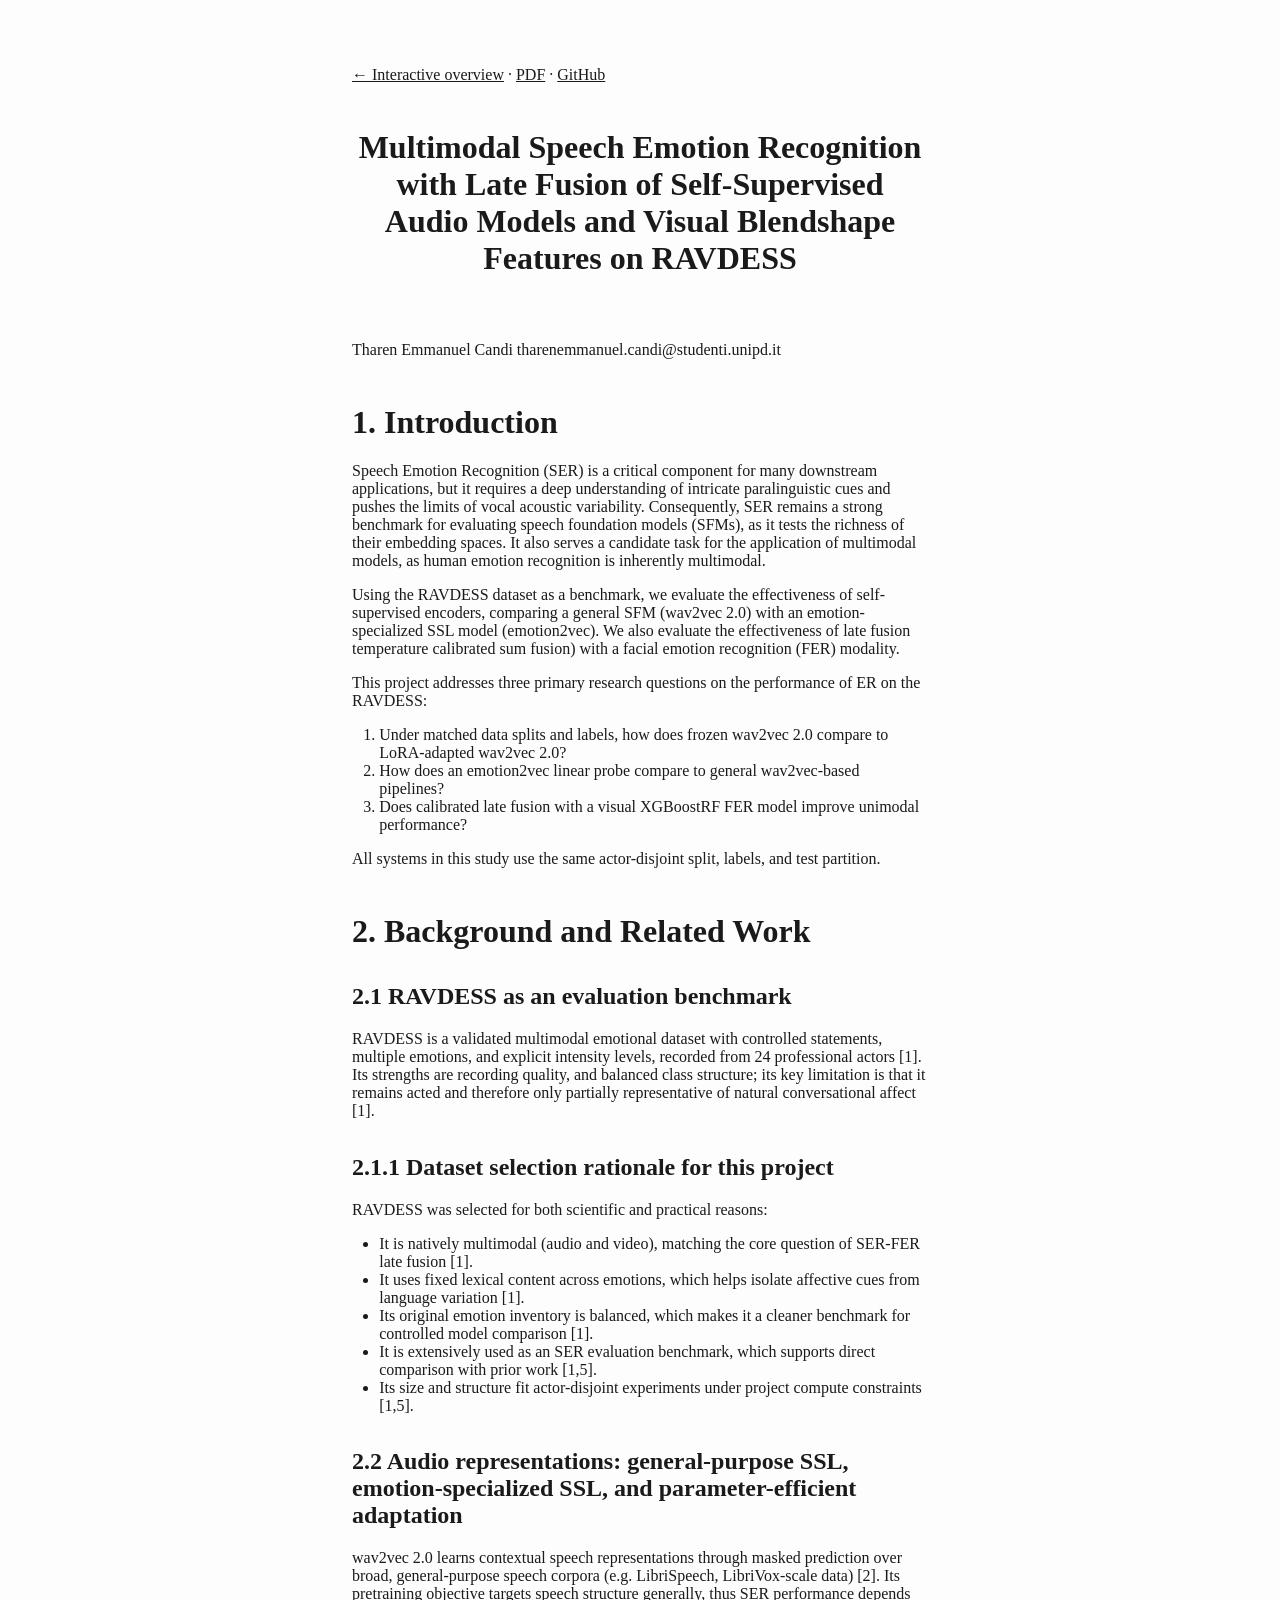
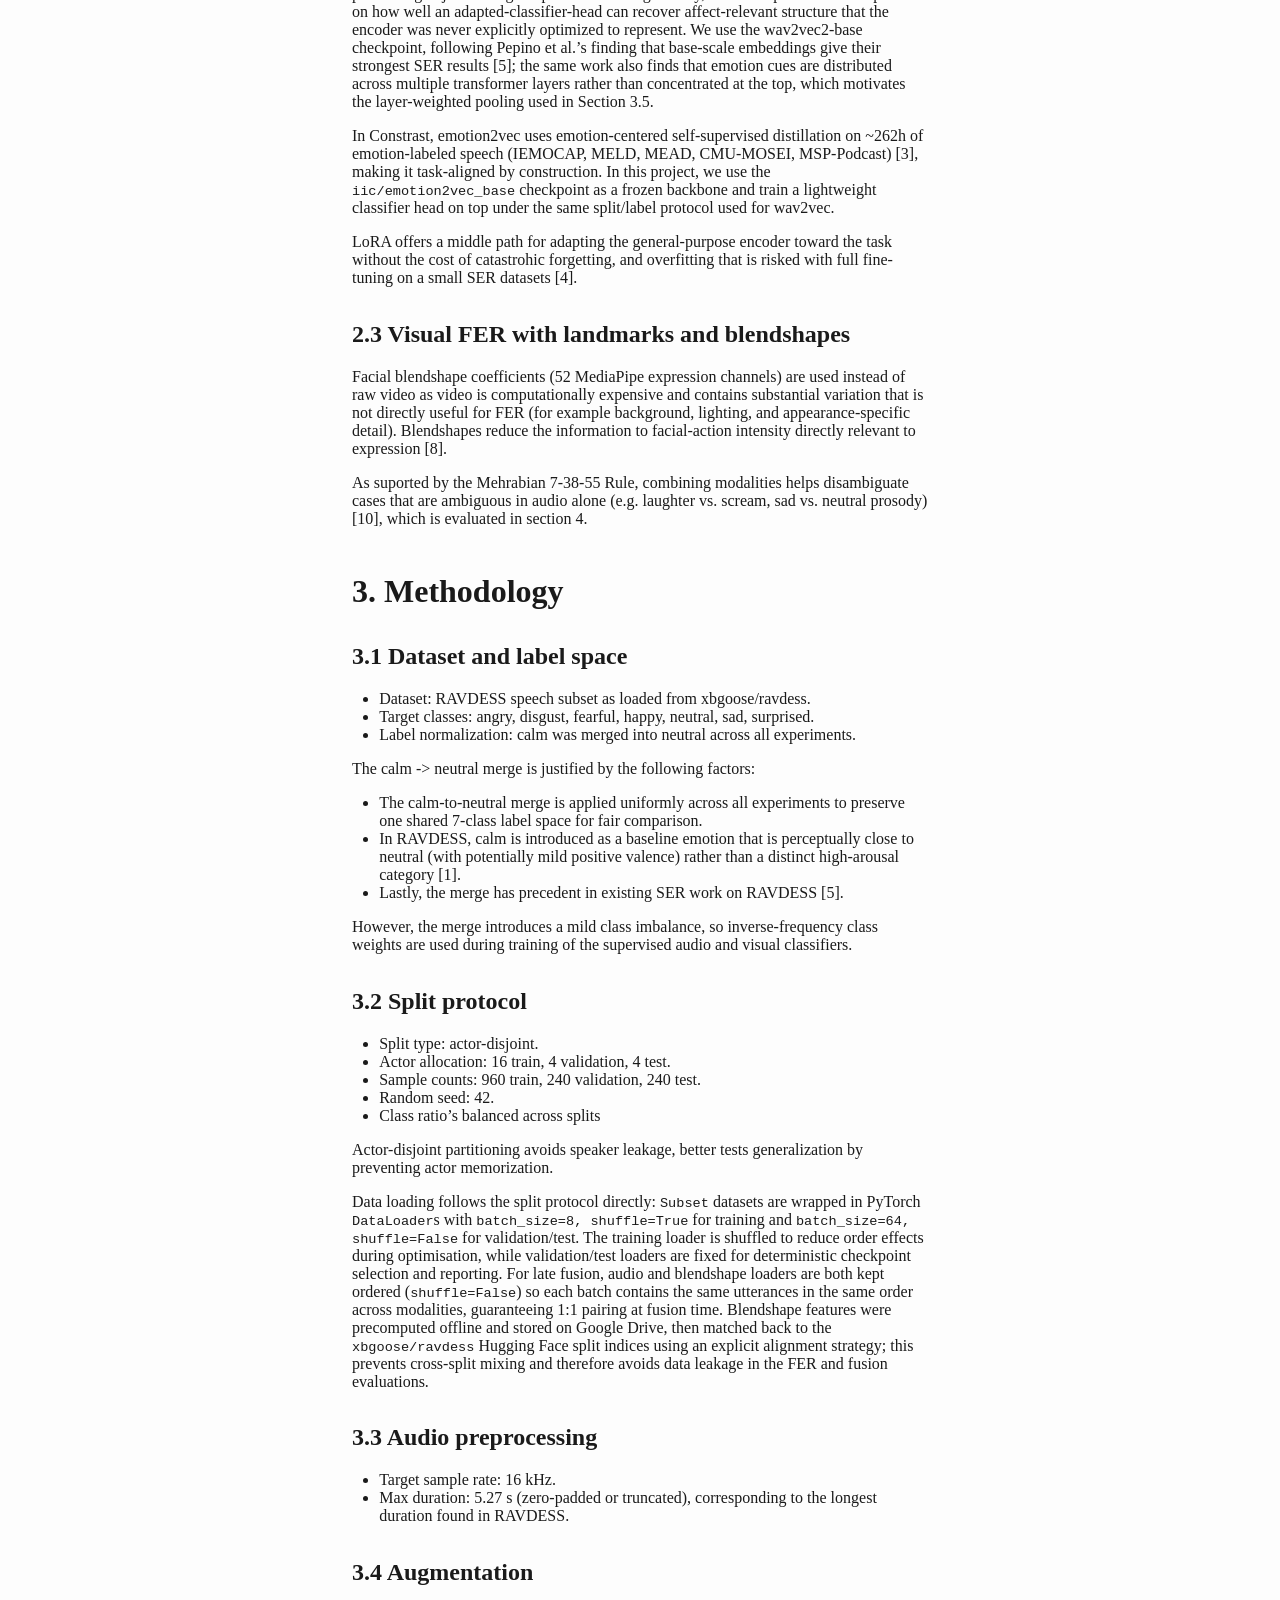
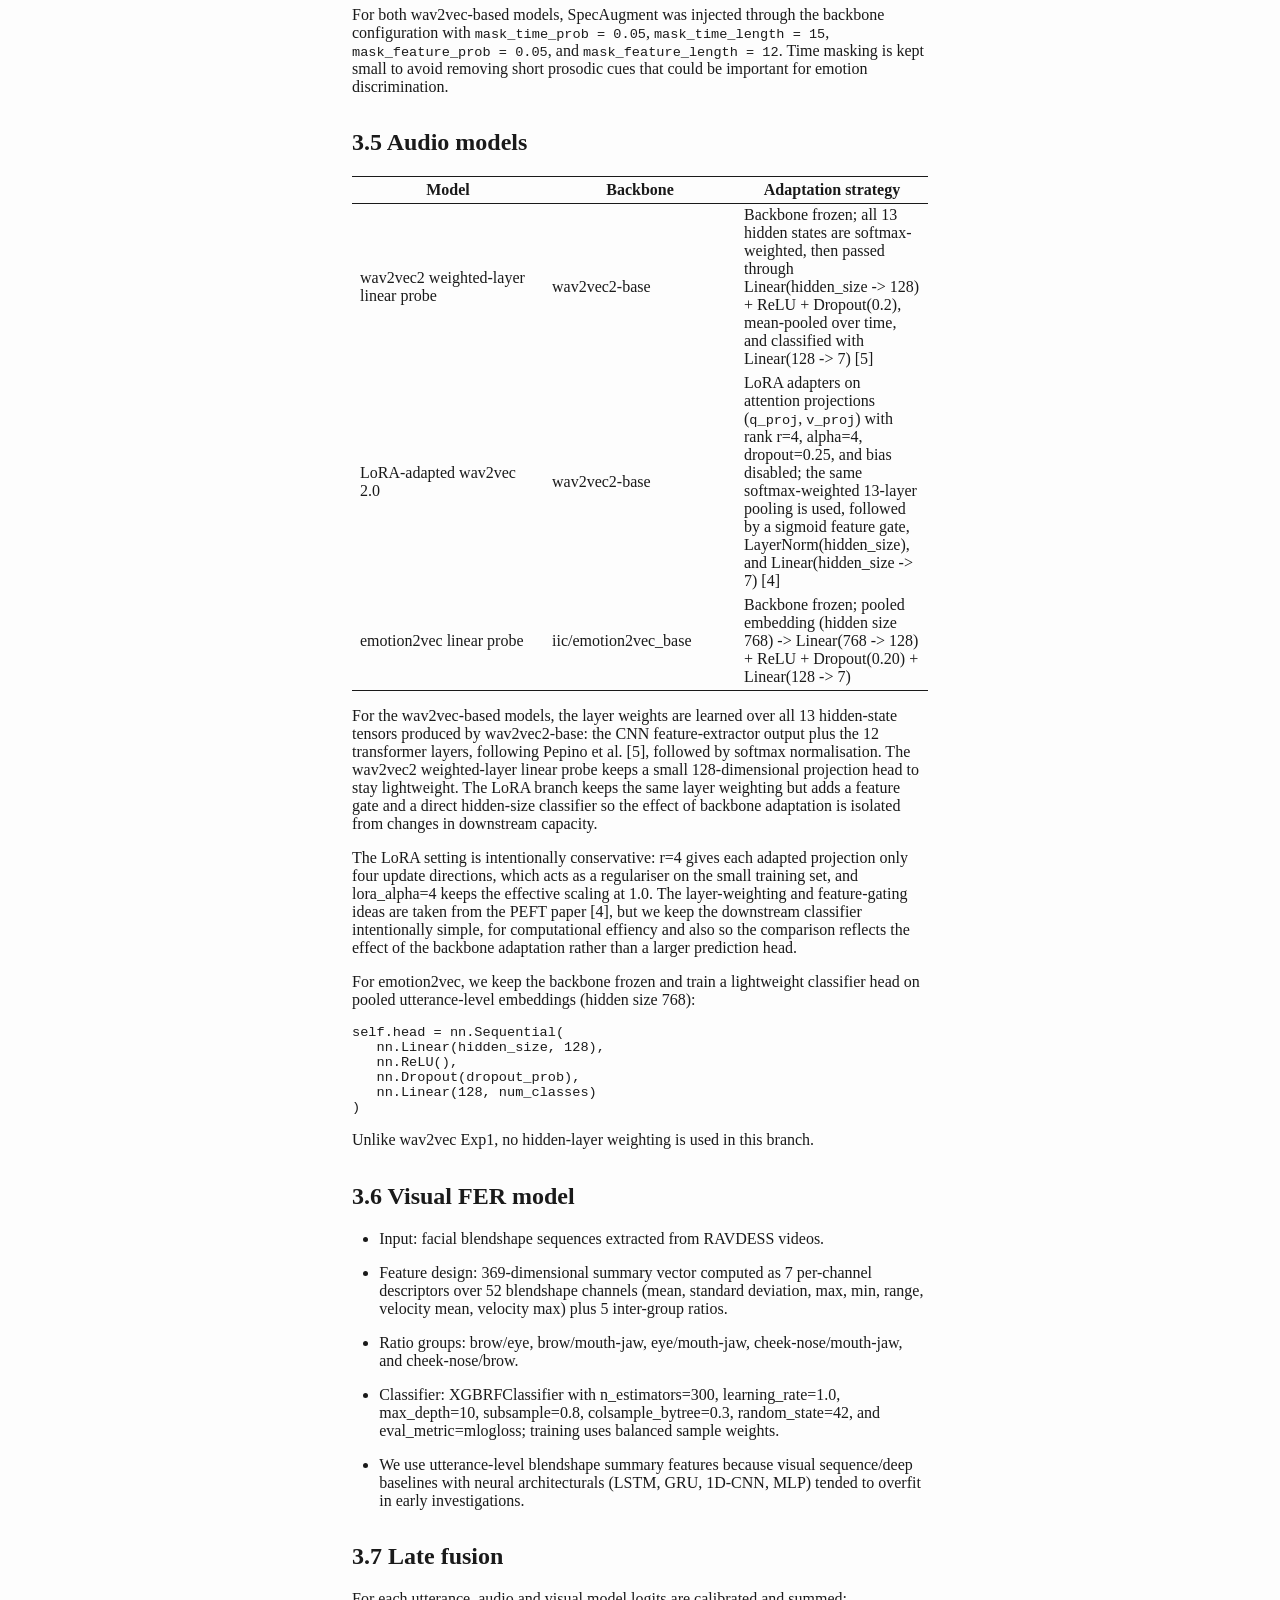
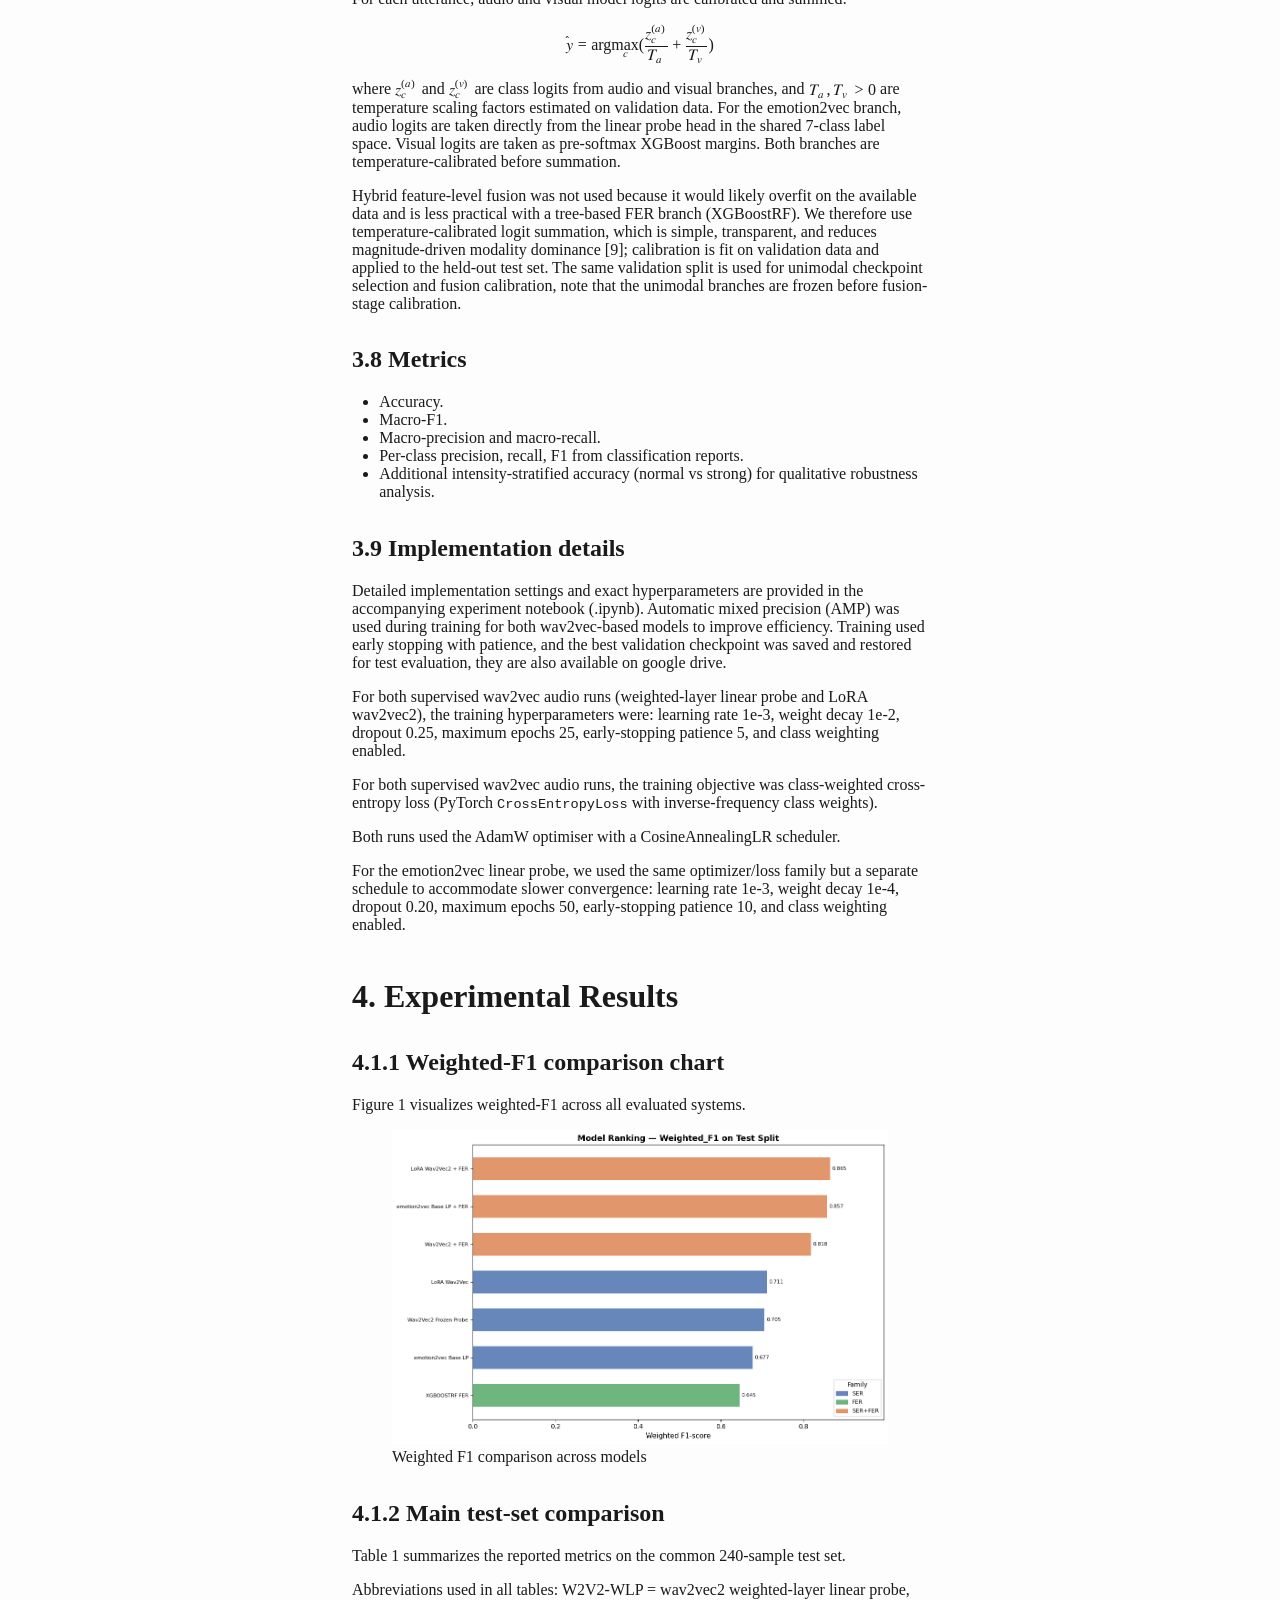
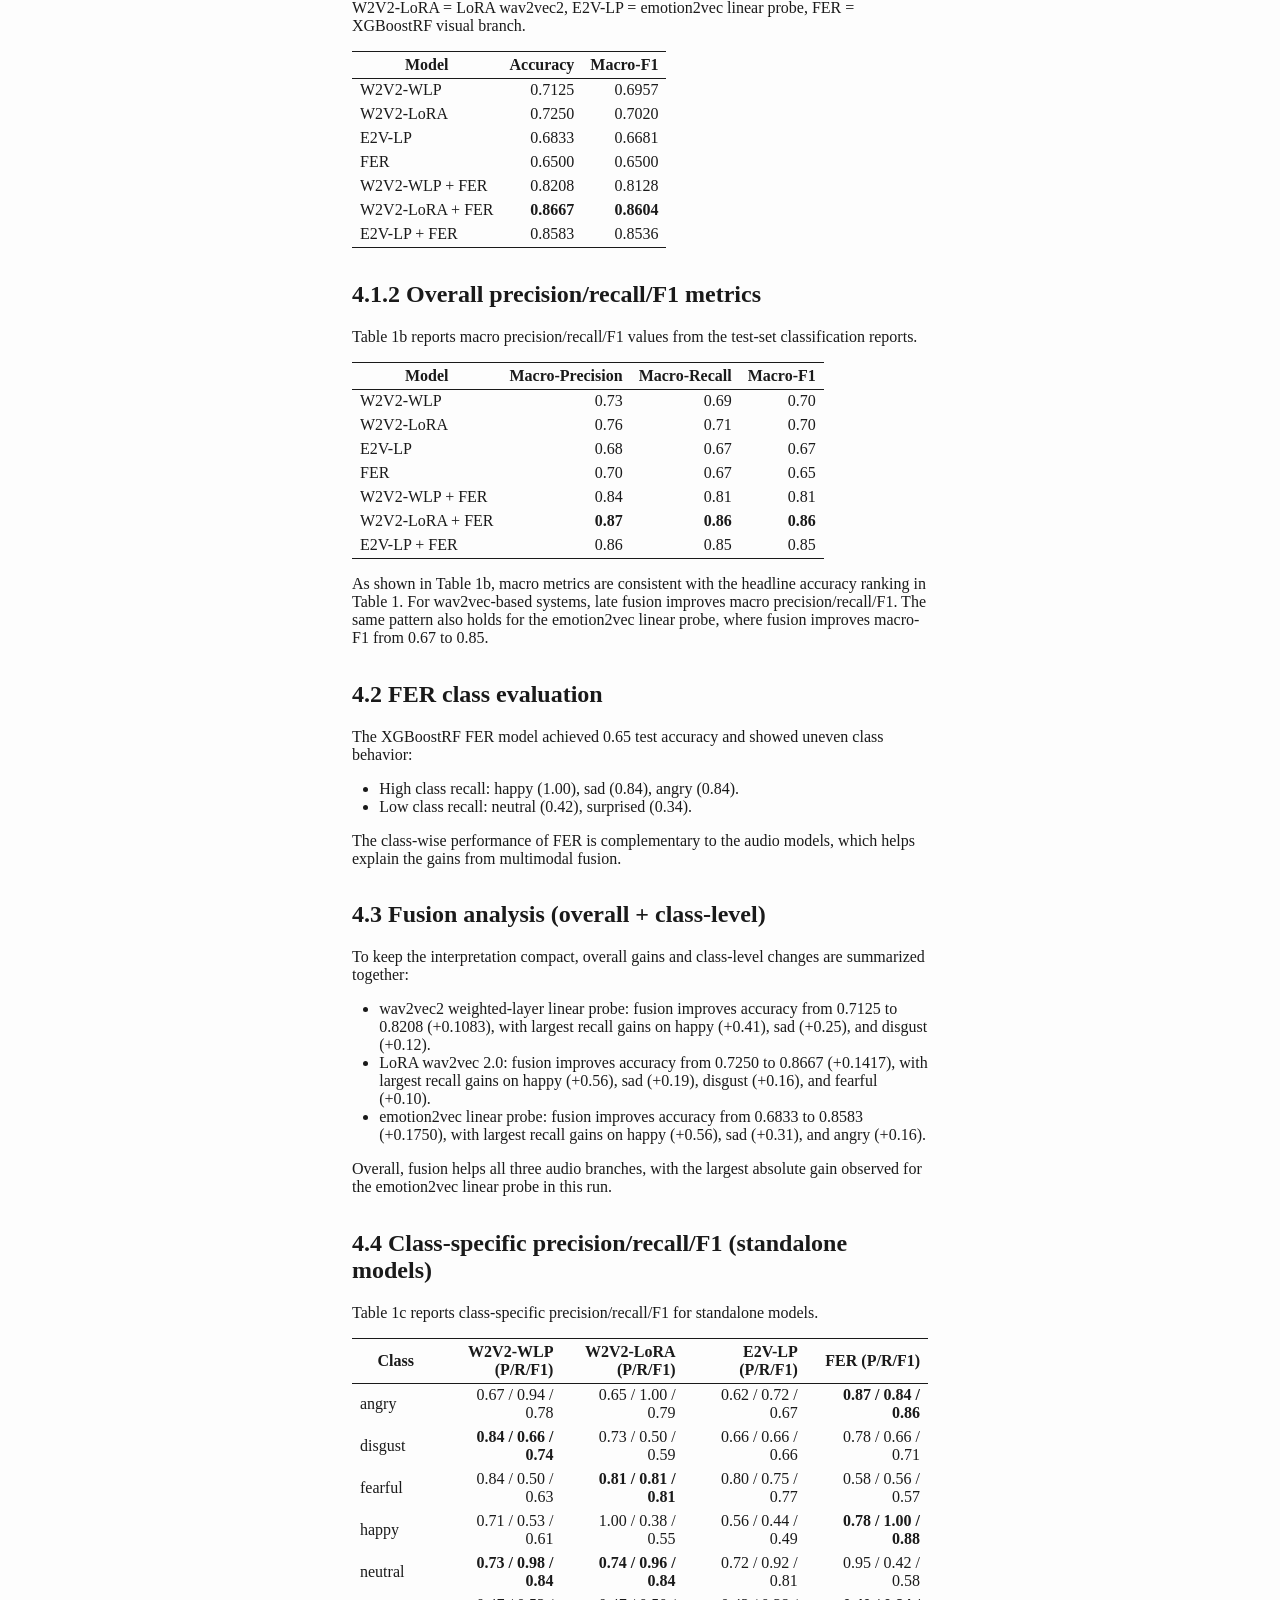
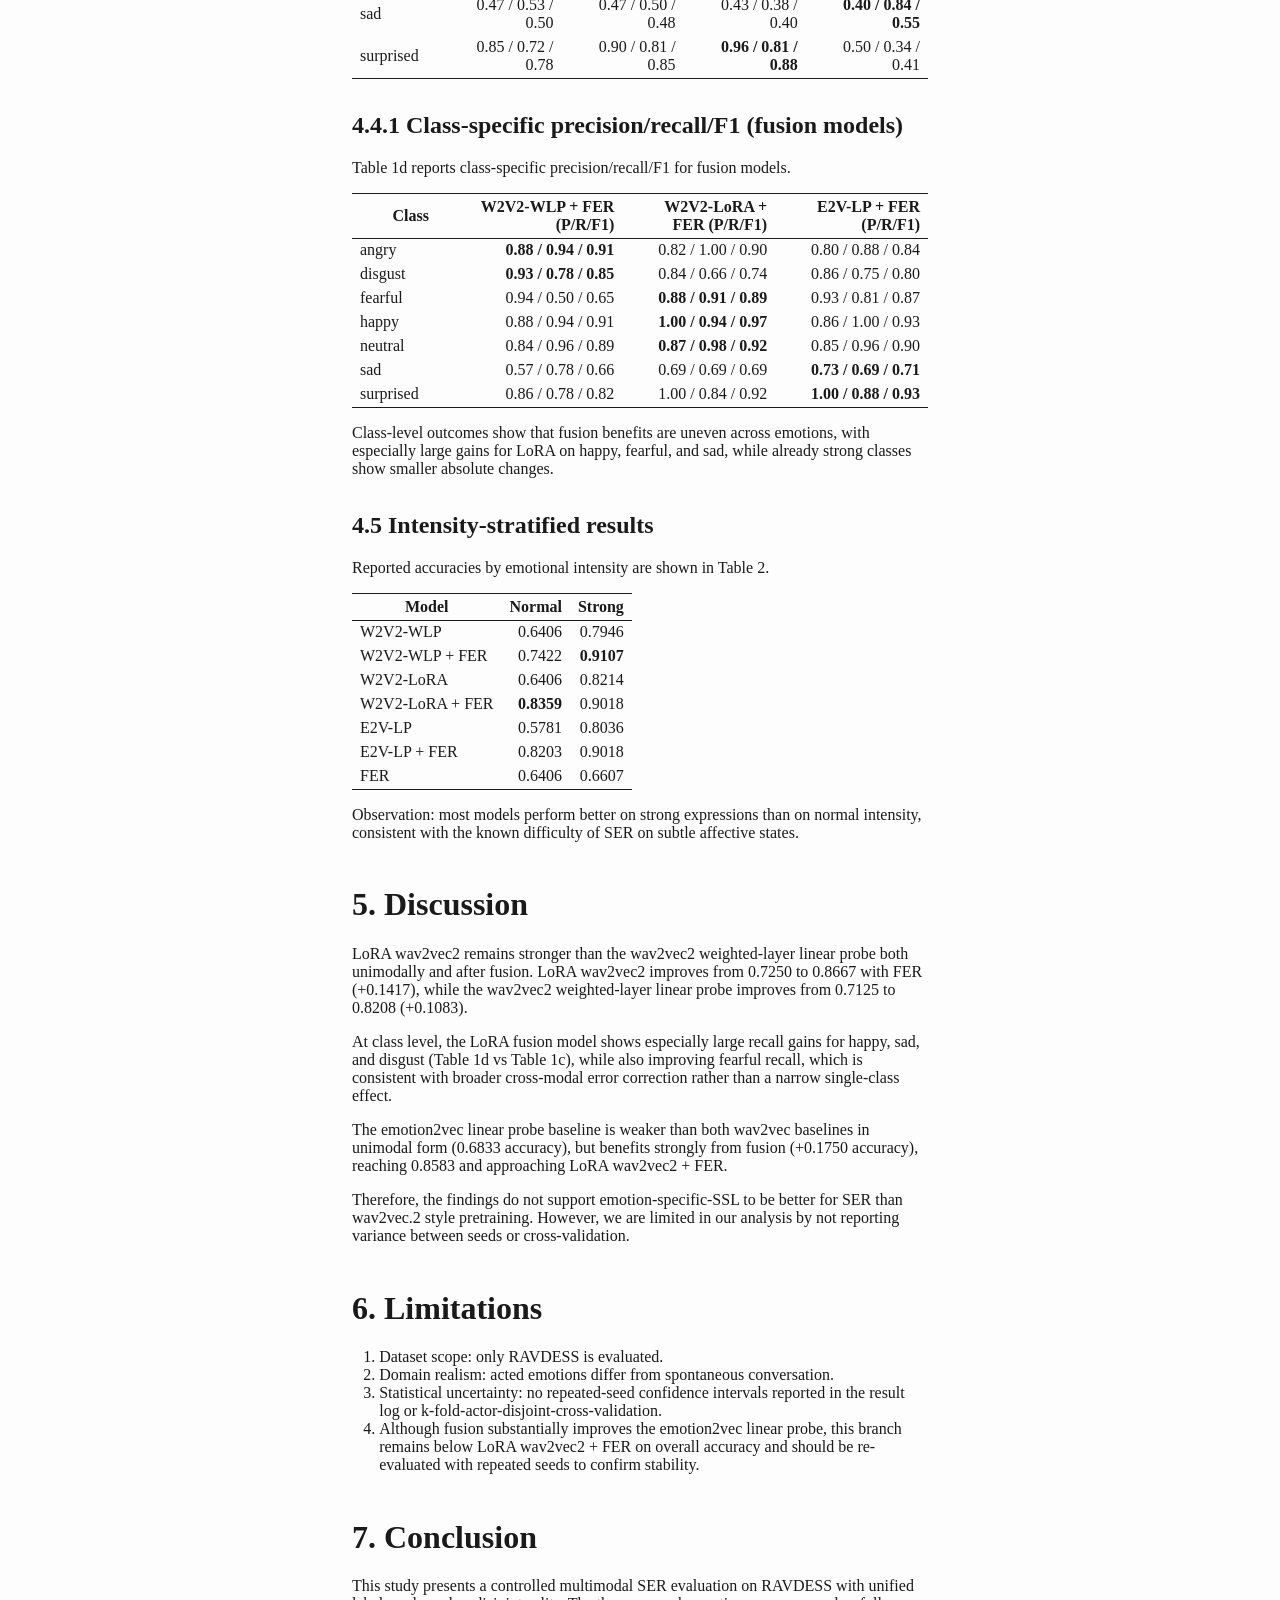
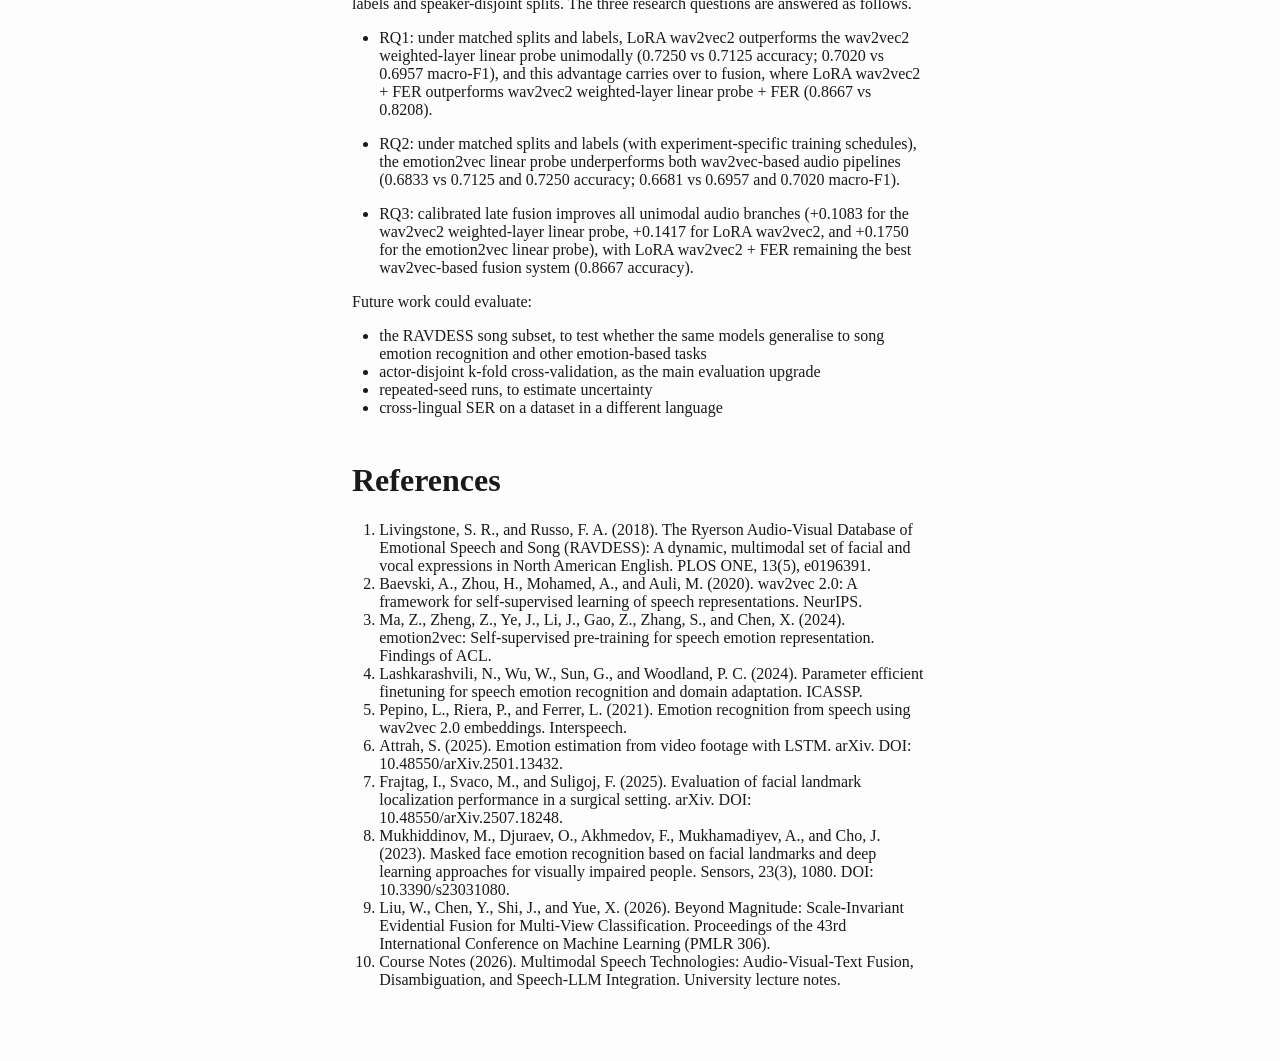
==== report/index.html @ 8e72affb "Speech + face emotion recognition on RAVDESS: report and project page Project page (index.html) with" ====
<!DOCTYPE html>
<html xmlns="http://www.w3.org/1999/xhtml" lang="en" xml:lang="en">
<head>
  <meta charset="utf-8" />
  <meta name="generator" content="pandoc" />
  <meta name="viewport" content="width=device-width, initial-scale=1.0, user-scalable=yes" />
  <title>Multimodal Speech Emotion Recognition on RAVDESS</title>
  <style>
    html {
      color: #1a1a1a;
      background-color: #fdfdfd;
    }
    body {
      margin: 0 auto;
      max-width: 36em;
      padding-left: 50px;
      padding-right: 50px;
      padding-top: 50px;
      padding-bottom: 50px;
      hyphens: auto;
      overflow-wrap: break-word;
      text-rendering: optimizeLegibility;
      font-kerning: normal;
    }
    @media (max-width: 600px) {
      body {
        font-size: 0.9em;
        padding: 12px;
      }
      h1 {
        font-size: 1.8em;
      }
    }
    @media print {
      html {
        background-color: white;
      }
      body {
        background-color: transparent;
        color: black;
        font-size: 12pt;
      }
      p, h2, h3 {
        orphans: 3;
        widows: 3;
      }
      h2, h3, h4 {
        page-break-after: avoid;
      }
    }
    p {
      margin: 1em 0;
    }
    a {
      color: #1a1a1a;
    }
    a:visited {
      color: #1a1a1a;
    }
    img {
      max-width: 100%;
    }
    svg {
      height: auto;
      max-width: 100%;
    }
    h1, h2, h3, h4, h5, h6 {
      margin-top: 1.4em;
    }
    h5, h6 {
      font-size: 1em;
      font-style: italic;
    }
    h6 {
      font-weight: normal;
    }
    ol, ul {
      padding-left: 1.7em;
      margin-top: 1em;
    }
    li > ol, li > ul {
      margin-top: 0;
    }
    blockquote {
      margin: 1em 0 1em 1.7em;
      padding-left: 1em;
      border-left: 2px solid #e6e6e6;
      color: #606060;
    }
    code {
      font-family: Menlo, Monaco, Consolas, 'Lucida Console', monospace;
      font-size: 85%;
      margin: 0;
      hyphens: manual;
    }
    pre {
      margin: 1em 0;
      overflow: auto;
    }
    pre code {
      padding: 0;
      overflow: visible;
      overflow-wrap: normal;
    }
    .sourceCode {
     background-color: transparent;
     overflow: visible;
    }
    hr {
      border: none;
      border-top: 1px solid #1a1a1a;
      height: 1px;
      margin: 1em 0;
    }
    table {
      margin: 1em 0;
      border-collapse: collapse;
      width: 100%;
      overflow-x: auto;
      display: block;
      font-variant-numeric: lining-nums tabular-nums;
    }
    table caption {
      margin-bottom: 0.75em;
    }
    tbody {
      margin-top: 0.5em;
      border-top: 1px solid #1a1a1a;
      border-bottom: 1px solid #1a1a1a;
    }
    th {
      border-top: 1px solid #1a1a1a;
      padding: 0.25em 0.5em 0.25em 0.5em;
    }
    td {
      padding: 0.125em 0.5em 0.25em 0.5em;
    }
    header {
      margin-bottom: 4em;
      text-align: center;
    }
    #TOC li {
      list-style: none;
    }
    #TOC ul {
      padding-left: 1.3em;
    }
    #TOC > ul {
      padding-left: 0;
    }
    #TOC a:not(:hover) {
      text-decoration: none;
    }
    code{white-space: pre-wrap;}
    span.smallcaps{font-variant: small-caps;}
    div.columns{display: flex; gap: min(4vw, 1.5em);}
    div.column{flex: auto; overflow-x: auto;}
    div.hanging-indent{margin-left: 1.5em; text-indent: -1.5em;}
    /* The extra [class] is a hack that increases specificity enough to
       override a similar rule in reveal.js */
    ul.task-list[class]{list-style: none;}
    ul.task-list li input[type="checkbox"] {
      font-size: inherit;
      width: 0.8em;
      margin: 0 0.8em 0.2em -1.6em;
      vertical-align: middle;
    }
  </style>
</head>
<body>
<p><a href="../">← Interactive overview</a> · <a href="report.pdf">PDF</a> · <a href="https://github.com/tharencandi/fer-ser-fusion">GitHub</a></p>
<header id="title-block-header">
<h1 class="title">Multimodal Speech Emotion Recognition with Late Fusion
of Self-Supervised Audio Models and Visual Blendshape Features on
RAVDESS</h1>
</header>
<p>Tharen Emmanuel Candi tharenemmanuel.candi@studenti.unipd.it</p>
<h1 id="introduction">1. Introduction</h1>
<p>Speech Emotion Recognition (SER) is a critical component for many
downstream applications, but it requires a deep understanding of
intricate paralinguistic cues and pushes the limits of vocal acoustic
variability. Consequently, SER remains a strong benchmark for evaluating
speech foundation models (SFMs), as it tests the richness of their
embedding spaces. It also serves a candidate task for the application of
multimodal models, as human emotion recognition is inherently
multimodal.</p>
<p>Using the RAVDESS dataset as a benchmark, we evaluate the
effectiveness of self-supervised encoders, comparing a general SFM
(wav2vec 2.0) with an emotion-specialized SSL model (emotion2vec). We
also evaluate the effectiveness of late fusion temperature calibrated
sum fusion) with a facial emotion recognition (FER) modality.</p>
<p>This project addresses three primary research questions on the
performance of ER on the RAVDESS:</p>
<ol type="1">
<li>Under matched data splits and labels, how does frozen wav2vec 2.0
compare to LoRA-adapted wav2vec 2.0?</li>
<li>How does an emotion2vec linear probe compare to general
wav2vec-based pipelines?</li>
<li>Does calibrated late fusion with a visual XGBoostRF FER model
improve unimodal performance?</li>
</ol>
<p>All systems in this study use the same actor-disjoint split, labels,
and test partition.</p>
<h1 id="background-and-related-work">2. Background and Related Work</h1>
<h2 id="ravdess-as-an-evaluation-benchmark">2.1 RAVDESS as an evaluation
benchmark</h2>
<p>RAVDESS is a validated multimodal emotional dataset with controlled
statements, multiple emotions, and explicit intensity levels, recorded
from 24 professional actors [1]. Its strengths are recording quality,
and balanced class structure; its key limitation is that it remains
acted and therefore only partially representative of natural
conversational affect [1].</p>
<h2 id="dataset-selection-rationale-for-this-project">2.1.1 Dataset
selection rationale for this project</h2>
<p>RAVDESS was selected for both scientific and practical reasons:</p>
<ul>
<li>It is natively multimodal (audio and video), matching the core
question of SER-FER late fusion [1].</li>
<li>It uses fixed lexical content across emotions, which helps isolate
affective cues from language variation [1].</li>
<li>Its original emotion inventory is balanced, which makes it a cleaner
benchmark for controlled model comparison [1].</li>
<li>It is extensively used as an SER evaluation benchmark, which
supports direct comparison with prior work [1,5].</li>
<li>Its size and structure fit actor-disjoint experiments under project
compute constraints [1,5].</li>
</ul>
<h2
id="audio-representations-general-purpose-ssl-emotion-specialized-ssl-and-parameter-efficient-adaptation">2.2
Audio representations: general-purpose SSL, emotion-specialized SSL, and
parameter-efficient adaptation</h2>
<p>wav2vec 2.0 learns contextual speech representations through masked
prediction over broad, general-purpose speech corpora (e.g. LibriSpeech,
LibriVox-scale data) [2]. Its pretraining objective targets speech
structure generally, thus SER performance depends on how well an
adapted-classifier-head can recover affect-relevant structure that the
encoder was never explicitly optimized to represent. We use the
wav2vec2-base checkpoint, following Pepino et al.’s finding that
base-scale embeddings give their strongest SER results [5]; the same
work also finds that emotion cues are distributed across multiple
transformer layers rather than concentrated at the top, which motivates
the layer-weighted pooling used in Section 3.5.</p>
<p>In Constrast, emotion2vec uses emotion-centered self-supervised
distillation on ~262h of emotion-labeled speech (IEMOCAP, MELD, MEAD,
CMU-MOSEI, MSP-Podcast) [3], making it task-aligned by construction. In
this project, we use the <code>iic/emotion2vec_base</code> checkpoint as
a frozen backbone and train a lightweight classifier head on top under
the same split/label protocol used for wav2vec.</p>
<p>LoRA offers a middle path for adapting the general-purpose encoder
toward the task without the cost of catastrohic forgetting, and
overfitting that is risked with full fine-tuning on a small SER datasets
[4].</p>
<h2 id="visual-fer-with-landmarks-and-blendshapes">2.3 Visual FER with
landmarks and blendshapes</h2>
<p>Facial blendshape coefficients (52 MediaPipe expression channels) are
used instead of raw video as video is computationally expensive and
contains substantial variation that is not directly useful for FER (for
example background, lighting, and appearance-specific detail).
Blendshapes reduce the information to facial-action intensity directly
relevant to expression [8].</p>
<p>As suported by the Mehrabian 7-38-55 Rule, combining modalities helps
disambiguate cases that are ambiguous in audio alone (e.g. laughter
vs. scream, sad vs. neutral prosody) [10], which is evaluated in section
4.</p>
<h1 id="methodology">3. Methodology</h1>
<h2 id="dataset-and-label-space">3.1 Dataset and label space</h2>
<ul>
<li>Dataset: RAVDESS speech subset as loaded from xbgoose/ravdess.</li>
<li>Target classes: angry, disgust, fearful, happy, neutral, sad,
surprised.</li>
<li>Label normalization: calm was merged into neutral across all
experiments.</li>
</ul>
<p>The calm -&gt; neutral merge is justified by the following
factors:</p>
<ul>
<li>The calm-to-neutral merge is applied uniformly across all
experiments to preserve one shared 7-class label space for fair
comparison.</li>
<li>In RAVDESS, calm is introduced as a baseline emotion that is
perceptually close to neutral (with potentially mild positive valence)
rather than a distinct high-arousal category [1].</li>
<li>Lastly, the merge has precedent in existing SER work on RAVDESS
[5].</li>
</ul>
<p>However, the merge introduces a mild class imbalance, so
inverse-frequency class weights are used during training of the
supervised audio and visual classifiers.</p>
<h2 id="split-protocol">3.2 Split protocol</h2>
<ul>
<li>Split type: actor-disjoint.</li>
<li>Actor allocation: 16 train, 4 validation, 4 test.</li>
<li>Sample counts: 960 train, 240 validation, 240 test.</li>
<li>Random seed: 42.</li>
<li>Class ratio’s balanced across splits</li>
</ul>
<p>Actor-disjoint partitioning avoids speaker leakage, better tests
generalization by preventing actor memorization.</p>
<p>Data loading follows the split protocol directly: <code>Subset</code>
datasets are wrapped in PyTorch <code>DataLoader</code>s with
<code>batch_size=8, shuffle=True</code> for training and
<code>batch_size=64, shuffle=False</code> for validation/test. The
training loader is shuffled to reduce order effects during optimisation,
while validation/test loaders are fixed for deterministic checkpoint
selection and reporting. For late fusion, audio and blendshape loaders
are both kept ordered (<code>shuffle=False</code>) so each batch
contains the same utterances in the same order across modalities,
guaranteeing 1:1 pairing at fusion time. Blendshape features were
precomputed offline and stored on Google Drive, then matched back to the
<code>xbgoose/ravdess</code> Hugging Face split indices using an
explicit alignment strategy; this prevents cross-split mixing and
therefore avoids data leakage in the FER and fusion evaluations.</p>
<h2 id="audio-preprocessing">3.3 Audio preprocessing</h2>
<ul>
<li>Target sample rate: 16 kHz.</li>
<li>Max duration: 5.27 s (zero-padded or truncated), corresponding to
the longest duration found in RAVDESS.</li>
</ul>
<h2 id="augmentation">3.4 Augmentation</h2>
<p>For both wav2vec-based models, SpecAugment was injected through the
backbone configuration with <code>mask_time_prob = 0.05</code>,
<code>mask_time_length = 15</code>,
<code>mask_feature_prob = 0.05</code>, and
<code>mask_feature_length = 12</code>. Time masking is kept small to
avoid removing short prosodic cues that could be important for emotion
discrimination.</p>
<h2 id="audio-models">3.5 Audio models</h2>
<table>
<colgroup>
<col style="width: 33%" />
<col style="width: 33%" />
<col style="width: 33%" />
</colgroup>
<thead>
<tr>
<th>Model</th>
<th>Backbone</th>
<th>Adaptation strategy</th>
</tr>
</thead>
<tbody>
<tr>
<td>wav2vec2 weighted-layer linear probe</td>
<td>wav2vec2-base</td>
<td>Backbone frozen; all 13 hidden states are softmax-weighted, then
passed through Linear(hidden_size -&gt; 128) + ReLU + Dropout(0.2),
mean-pooled over time, and classified with Linear(128 -&gt; 7) [5]</td>
</tr>
<tr>
<td>LoRA-adapted wav2vec 2.0</td>
<td>wav2vec2-base</td>
<td>LoRA adapters on attention projections (<code>q_proj</code>,
<code>v_proj</code>) with rank r=4, alpha=4, dropout=0.25, and bias
disabled; the same softmax-weighted 13-layer pooling is used, followed
by a sigmoid feature gate, LayerNorm(hidden_size), and
Linear(hidden_size -&gt; 7) [4]</td>
</tr>
<tr>
<td>emotion2vec linear probe</td>
<td>iic/emotion2vec_base</td>
<td>Backbone frozen; pooled embedding (hidden size 768) -&gt; Linear(768
-&gt; 128) + ReLU + Dropout(0.20) + Linear(128 -&gt; 7)</td>
</tr>
</tbody>
</table>
<p>For the wav2vec-based models, the layer weights are learned over all
13 hidden-state tensors produced by wav2vec2-base: the CNN
feature-extractor output plus the 12 transformer layers, following
Pepino et al. [5], followed by softmax normalisation. The wav2vec2
weighted-layer linear probe keeps a small 128-dimensional projection
head to stay lightweight. The LoRA branch keeps the same layer weighting
but adds a feature gate and a direct hidden-size classifier so the
effect of backbone adaptation is isolated from changes in downstream
capacity.</p>
<p>The LoRA setting is intentionally conservative: r=4 gives each
adapted projection only four update directions, which acts as a
regulariser on the small training set, and lora_alpha=4 keeps the
effective scaling at 1.0. The layer-weighting and feature-gating ideas
are taken from the PEFT paper [4], but we keep the downstream classifier
intentionally simple, for computational effiency and also so the
comparison reflects the effect of the backbone adaptation rather than a
larger prediction head.</p>
<p>For emotion2vec, we keep the backbone frozen and train a lightweight
classifier head on pooled utterance-level embeddings (hidden size
768):</p>
<pre><code>self.head = nn.Sequential(
   nn.Linear(hidden_size, 128),
   nn.ReLU(),
   nn.Dropout(dropout_prob),
   nn.Linear(128, num_classes)
)</code></pre>
<p>Unlike wav2vec Exp1, no hidden-layer weighting is used in this
branch.</p>
<h2 id="visual-fer-model">3.6 Visual FER model</h2>
<ul>
<li><p>Input: facial blendshape sequences extracted from RAVDESS
videos.</p></li>
<li><p>Feature design: 369-dimensional summary vector computed as 7
per-channel descriptors over 52 blendshape channels (mean, standard
deviation, max, min, range, velocity mean, velocity max) plus 5
inter-group ratios.</p></li>
<li><p>Ratio groups: brow/eye, brow/mouth-jaw, eye/mouth-jaw,
cheek-nose/mouth-jaw, and cheek-nose/brow.</p></li>
<li><p>Classifier: XGBRFClassifier with n_estimators=300,
learning_rate=1.0, max_depth=10, subsample=0.8, colsample_bytree=0.3,
random_state=42, and eval_metric=mlogloss; training uses balanced sample
weights.</p></li>
<li><p>We use utterance-level blendshape summary features because visual
sequence/deep baselines with neural architecturals (LSTM, GRU, 1D-CNN,
MLP) tended to overfit in early investigations.</p></li>
</ul>
<h2 id="late-fusion">3.7 Late fusion</h2>
<p>For each utterance, audio and visual model logits are calibrated and
summed:</p>
<p><math display="block" xmlns="http://www.w3.org/1998/Math/MathML"><semantics><mrow><mover><mi>y</mi><mo accent="true">̂</mo></mover><mo>=</mo><mrow><mi>arg</mi><mo>&#8289;</mo></mrow><munder><mi>max</mi><mi>c</mi></munder><mrow><mo stretchy="true" form="prefix">(</mo><mfrac><msubsup><mi>z</mi><mi>c</mi><mrow><mo stretchy="false" form="prefix">(</mo><mi>a</mi><mo stretchy="false" form="postfix">)</mo></mrow></msubsup><msub><mi>T</mi><mi>a</mi></msub></mfrac><mo>+</mo><mfrac><msubsup><mi>z</mi><mi>c</mi><mrow><mo stretchy="false" form="prefix">(</mo><mi>v</mi><mo stretchy="false" form="postfix">)</mo></mrow></msubsup><msub><mi>T</mi><mi>v</mi></msub></mfrac><mo stretchy="true" form="postfix">)</mo></mrow></mrow><annotation encoding="application/x-tex">
\hat{y} = \arg\max_c \left( \frac{z^{(a)}_c}{T_a} + \frac{z^{(v)}_c}{T_v} \right)
</annotation></semantics></math></p>
<p>where
<math display="inline" xmlns="http://www.w3.org/1998/Math/MathML"><semantics><msubsup><mi>z</mi><mi>c</mi><mrow><mo stretchy="false" form="prefix">(</mo><mi>a</mi><mo stretchy="false" form="postfix">)</mo></mrow></msubsup><annotation encoding="application/x-tex">z^{(a)}_c</annotation></semantics></math>
and
<math display="inline" xmlns="http://www.w3.org/1998/Math/MathML"><semantics><msubsup><mi>z</mi><mi>c</mi><mrow><mo stretchy="false" form="prefix">(</mo><mi>v</mi><mo stretchy="false" form="postfix">)</mo></mrow></msubsup><annotation encoding="application/x-tex">z^{(v)}_c</annotation></semantics></math>
are class logits from audio and visual branches, and
<math display="inline" xmlns="http://www.w3.org/1998/Math/MathML"><semantics><mrow><msub><mi>T</mi><mi>a</mi></msub><mo>,</mo><msub><mi>T</mi><mi>v</mi></msub><mo>&gt;</mo><mn>0</mn></mrow><annotation encoding="application/x-tex">T_a, T_v &gt; 0</annotation></semantics></math>
are temperature scaling factors estimated on validation data. For the
emotion2vec branch, audio logits are taken directly from the linear
probe head in the shared 7-class label space. Visual logits are taken as
pre-softmax XGBoost margins. Both branches are temperature-calibrated
before summation.</p>
<p>Hybrid feature-level fusion was not used because it would likely
overfit on the available data and is less practical with a tree-based
FER branch (XGBoostRF). We therefore use temperature-calibrated logit
summation, which is simple, transparent, and reduces magnitude-driven
modality dominance [9]; calibration is fit on validation data and
applied to the held-out test set. The same validation split is used for
unimodal checkpoint selection and fusion calibration, note that the
unimodal branches are frozen before fusion-stage calibration.</p>
<h2 id="metrics">3.8 Metrics</h2>
<ul>
<li>Accuracy.</li>
<li>Macro-F1.</li>
<li>Macro-precision and macro-recall.</li>
<li>Per-class precision, recall, F1 from classification reports.</li>
<li>Additional intensity-stratified accuracy (normal vs strong) for
qualitative robustness analysis.</li>
</ul>
<h2 id="implementation-details">3.9 Implementation details</h2>
<p>Detailed implementation settings and exact hyperparameters are
provided in the accompanying experiment notebook (.ipynb). Automatic
mixed precision (AMP) was used during training for both wav2vec-based
models to improve efficiency. Training used early stopping with
patience, and the best validation checkpoint was saved and restored for
test evaluation, they are also available on google drive.</p>
<p>For both supervised wav2vec audio runs (weighted-layer linear probe
and LoRA wav2vec2), the training hyperparameters were: learning rate
1e-3, weight decay 1e-2, dropout 0.25, maximum epochs 25, early-stopping
patience 5, and class weighting enabled.</p>
<p>For both supervised wav2vec audio runs, the training objective was
class-weighted cross-entropy loss (PyTorch <code>CrossEntropyLoss</code>
with inverse-frequency class weights).</p>
<p>Both runs used the AdamW optimiser with a CosineAnnealingLR
scheduler.</p>
<p>For the emotion2vec linear probe, we used the same optimizer/loss
family but a separate schedule to accommodate slower convergence:
learning rate 1e-3, weight decay 1e-4, dropout 0.20, maximum epochs 50,
early-stopping patience 10, and class weighting enabled.</p>
<h1 id="experimental-results">4. Experimental Results</h1>
<h2 id="weighted-f1-comparison-chart">4.1.1 Weighted-F1 comparison
chart</h2>
<p>Figure 1 visualizes weighted-F1 across all evaluated systems.</p>
<figure>
<img src="weighted_f1_chart.png"
alt="Weighted F1 comparison across models" />
<figcaption aria-hidden="true">Weighted F1 comparison across
models</figcaption>
</figure>
<h2 id="main-test-set-comparison">4.1.2 Main test-set comparison</h2>
<p>Table 1 summarizes the reported metrics on the common 240-sample test
set.</p>
<p>Abbreviations used in all tables: W2V2-WLP = wav2vec2 weighted-layer
linear probe, W2V2-LoRA = LoRA wav2vec2, E2V-LP = emotion2vec linear
probe, FER = XGBoostRF visual branch.</p>
<table>
<thead>
<tr>
<th>Model</th>
<th style="text-align: right;">Accuracy</th>
<th style="text-align: right;">Macro-F1</th>
</tr>
</thead>
<tbody>
<tr>
<td>W2V2-WLP</td>
<td style="text-align: right;">0.7125</td>
<td style="text-align: right;">0.6957</td>
</tr>
<tr>
<td>W2V2-LoRA</td>
<td style="text-align: right;">0.7250</td>
<td style="text-align: right;">0.7020</td>
</tr>
<tr>
<td>E2V-LP</td>
<td style="text-align: right;">0.6833</td>
<td style="text-align: right;">0.6681</td>
</tr>
<tr>
<td>FER</td>
<td style="text-align: right;">0.6500</td>
<td style="text-align: right;">0.6500</td>
</tr>
<tr>
<td>W2V2-WLP + FER</td>
<td style="text-align: right;">0.8208</td>
<td style="text-align: right;">0.8128</td>
</tr>
<tr>
<td>W2V2-LoRA + FER</td>
<td style="text-align: right;"><strong>0.8667</strong></td>
<td style="text-align: right;"><strong>0.8604</strong></td>
</tr>
<tr>
<td>E2V-LP + FER</td>
<td style="text-align: right;">0.8583</td>
<td style="text-align: right;">0.8536</td>
</tr>
</tbody>
</table>
<h2 id="overall-precisionrecallf1-metrics">4.1.2 Overall
precision/recall/F1 metrics</h2>
<p>Table 1b reports macro precision/recall/F1 values from the test-set
classification reports.</p>
<table>
<thead>
<tr>
<th>Model</th>
<th style="text-align: right;">Macro-Precision</th>
<th style="text-align: right;">Macro-Recall</th>
<th style="text-align: right;">Macro-F1</th>
</tr>
</thead>
<tbody>
<tr>
<td>W2V2-WLP</td>
<td style="text-align: right;">0.73</td>
<td style="text-align: right;">0.69</td>
<td style="text-align: right;">0.70</td>
</tr>
<tr>
<td>W2V2-LoRA</td>
<td style="text-align: right;">0.76</td>
<td style="text-align: right;">0.71</td>
<td style="text-align: right;">0.70</td>
</tr>
<tr>
<td>E2V-LP</td>
<td style="text-align: right;">0.68</td>
<td style="text-align: right;">0.67</td>
<td style="text-align: right;">0.67</td>
</tr>
<tr>
<td>FER</td>
<td style="text-align: right;">0.70</td>
<td style="text-align: right;">0.67</td>
<td style="text-align: right;">0.65</td>
</tr>
<tr>
<td>W2V2-WLP + FER</td>
<td style="text-align: right;">0.84</td>
<td style="text-align: right;">0.81</td>
<td style="text-align: right;">0.81</td>
</tr>
<tr>
<td>W2V2-LoRA + FER</td>
<td style="text-align: right;"><strong>0.87</strong></td>
<td style="text-align: right;"><strong>0.86</strong></td>
<td style="text-align: right;"><strong>0.86</strong></td>
</tr>
<tr>
<td>E2V-LP + FER</td>
<td style="text-align: right;">0.86</td>
<td style="text-align: right;">0.85</td>
<td style="text-align: right;">0.85</td>
</tr>
</tbody>
</table>
<p>As shown in Table 1b, macro metrics are consistent with the headline
accuracy ranking in Table 1. For wav2vec-based systems, late fusion
improves macro precision/recall/F1. The same pattern also holds for the
emotion2vec linear probe, where fusion improves macro-F1 from 0.67 to
0.85.</p>
<h2 id="fer-class-evaluation">4.2 FER class evaluation</h2>
<p>The XGBoostRF FER model achieved 0.65 test accuracy and showed uneven
class behavior:</p>
<ul>
<li>High class recall: happy (1.00), sad (0.84), angry (0.84).</li>
<li>Low class recall: neutral (0.42), surprised (0.34).</li>
</ul>
<p>The class-wise performance of FER is complementary to the audio
models, which helps explain the gains from multimodal fusion.</p>
<h2 id="fusion-analysis-overall-class-level">4.3 Fusion analysis
(overall + class-level)</h2>
<p>To keep the interpretation compact, overall gains and class-level
changes are summarized together:</p>
<ul>
<li>wav2vec2 weighted-layer linear probe: fusion improves accuracy from
0.7125 to 0.8208 (+0.1083), with largest recall gains on happy (+0.41),
sad (+0.25), and disgust (+0.12).</li>
<li>LoRA wav2vec 2.0: fusion improves accuracy from 0.7250 to 0.8667
(+0.1417), with largest recall gains on happy (+0.56), sad (+0.19),
disgust (+0.16), and fearful (+0.10).</li>
<li>emotion2vec linear probe: fusion improves accuracy from 0.6833 to
0.8583 (+0.1750), with largest recall gains on happy (+0.56), sad
(+0.31), and angry (+0.16).</li>
</ul>
<p>Overall, fusion helps all three audio branches, with the largest
absolute gain observed for the emotion2vec linear probe in this run.</p>
<h2 id="class-specific-precisionrecallf1-standalone-models">4.4
Class-specific precision/recall/F1 (standalone models)</h2>
<p>Table 1c reports class-specific precision/recall/F1 for standalone
models.</p>
<table>
<colgroup>
<col style="width: 15%" />
<col style="width: 21%" />
<col style="width: 21%" />
<col style="width: 21%" />
<col style="width: 21%" />
</colgroup>
<thead>
<tr>
<th>Class</th>
<th style="text-align: right;">W2V2-WLP (P/R/F1)</th>
<th style="text-align: right;">W2V2-LoRA (P/R/F1)</th>
<th style="text-align: right;">E2V-LP (P/R/F1)</th>
<th style="text-align: right;">FER (P/R/F1)</th>
</tr>
</thead>
<tbody>
<tr>
<td>angry</td>
<td style="text-align: right;">0.67 / 0.94 / 0.78</td>
<td style="text-align: right;">0.65 / 1.00 / 0.79</td>
<td style="text-align: right;">0.62 / 0.72 / 0.67</td>
<td style="text-align: right;"><strong>0.87 / 0.84 / 0.86</strong></td>
</tr>
<tr>
<td>disgust</td>
<td style="text-align: right;"><strong>0.84 / 0.66 / 0.74</strong></td>
<td style="text-align: right;">0.73 / 0.50 / 0.59</td>
<td style="text-align: right;">0.66 / 0.66 / 0.66</td>
<td style="text-align: right;">0.78 / 0.66 / 0.71</td>
</tr>
<tr>
<td>fearful</td>
<td style="text-align: right;">0.84 / 0.50 / 0.63</td>
<td style="text-align: right;"><strong>0.81 / 0.81 / 0.81</strong></td>
<td style="text-align: right;">0.80 / 0.75 / 0.77</td>
<td style="text-align: right;">0.58 / 0.56 / 0.57</td>
</tr>
<tr>
<td>happy</td>
<td style="text-align: right;">0.71 / 0.53 / 0.61</td>
<td style="text-align: right;">1.00 / 0.38 / 0.55</td>
<td style="text-align: right;">0.56 / 0.44 / 0.49</td>
<td style="text-align: right;"><strong>0.78 / 1.00 / 0.88</strong></td>
</tr>
<tr>
<td>neutral</td>
<td style="text-align: right;"><strong>0.73 / 0.98 / 0.84</strong></td>
<td style="text-align: right;"><strong>0.74 / 0.96 / 0.84</strong></td>
<td style="text-align: right;">0.72 / 0.92 / 0.81</td>
<td style="text-align: right;">0.95 / 0.42 / 0.58</td>
</tr>
<tr>
<td>sad</td>
<td style="text-align: right;">0.47 / 0.53 / 0.50</td>
<td style="text-align: right;">0.47 / 0.50 / 0.48</td>
<td style="text-align: right;">0.43 / 0.38 / 0.40</td>
<td style="text-align: right;"><strong>0.40 / 0.84 / 0.55</strong></td>
</tr>
<tr>
<td>surprised</td>
<td style="text-align: right;">0.85 / 0.72 / 0.78</td>
<td style="text-align: right;">0.90 / 0.81 / 0.85</td>
<td style="text-align: right;"><strong>0.96 / 0.81 / 0.88</strong></td>
<td style="text-align: right;">0.50 / 0.34 / 0.41</td>
</tr>
</tbody>
</table>
<h2 id="class-specific-precisionrecallf1-fusion-models">4.4.1
Class-specific precision/recall/F1 (fusion models)</h2>
<p>Table 1d reports class-specific precision/recall/F1 for fusion
models.</p>
<table>
<colgroup>
<col style="width: 20%" />
<col style="width: 26%" />
<col style="width: 26%" />
<col style="width: 26%" />
</colgroup>
<thead>
<tr>
<th>Class</th>
<th style="text-align: right;">W2V2-WLP + FER (P/R/F1)</th>
<th style="text-align: right;">W2V2-LoRA + FER (P/R/F1)</th>
<th style="text-align: right;">E2V-LP + FER (P/R/F1)</th>
</tr>
</thead>
<tbody>
<tr>
<td>angry</td>
<td style="text-align: right;"><strong>0.88 / 0.94 / 0.91</strong></td>
<td style="text-align: right;">0.82 / 1.00 / 0.90</td>
<td style="text-align: right;">0.80 / 0.88 / 0.84</td>
</tr>
<tr>
<td>disgust</td>
<td style="text-align: right;"><strong>0.93 / 0.78 / 0.85</strong></td>
<td style="text-align: right;">0.84 / 0.66 / 0.74</td>
<td style="text-align: right;">0.86 / 0.75 / 0.80</td>
</tr>
<tr>
<td>fearful</td>
<td style="text-align: right;">0.94 / 0.50 / 0.65</td>
<td style="text-align: right;"><strong>0.88 / 0.91 / 0.89</strong></td>
<td style="text-align: right;">0.93 / 0.81 / 0.87</td>
</tr>
<tr>
<td>happy</td>
<td style="text-align: right;">0.88 / 0.94 / 0.91</td>
<td style="text-align: right;"><strong>1.00 / 0.94 / 0.97</strong></td>
<td style="text-align: right;">0.86 / 1.00 / 0.93</td>
</tr>
<tr>
<td>neutral</td>
<td style="text-align: right;">0.84 / 0.96 / 0.89</td>
<td style="text-align: right;"><strong>0.87 / 0.98 / 0.92</strong></td>
<td style="text-align: right;">0.85 / 0.96 / 0.90</td>
</tr>
<tr>
<td>sad</td>
<td style="text-align: right;">0.57 / 0.78 / 0.66</td>
<td style="text-align: right;">0.69 / 0.69 / 0.69</td>
<td style="text-align: right;"><strong>0.73 / 0.69 / 0.71</strong></td>
</tr>
<tr>
<td>surprised</td>
<td style="text-align: right;">0.86 / 0.78 / 0.82</td>
<td style="text-align: right;">1.00 / 0.84 / 0.92</td>
<td style="text-align: right;"><strong>1.00 / 0.88 / 0.93</strong></td>
</tr>
</tbody>
</table>
<p>Class-level outcomes show that fusion benefits are uneven across
emotions, with especially large gains for LoRA on happy, fearful, and
sad, while already strong classes show smaller absolute changes.</p>
<h2 id="intensity-stratified-results">4.5 Intensity-stratified
results</h2>
<p>Reported accuracies by emotional intensity are shown in Table 2.</p>
<table>
<thead>
<tr>
<th>Model</th>
<th style="text-align: right;">Normal</th>
<th style="text-align: right;">Strong</th>
</tr>
</thead>
<tbody>
<tr>
<td>W2V2-WLP</td>
<td style="text-align: right;">0.6406</td>
<td style="text-align: right;">0.7946</td>
</tr>
<tr>
<td>W2V2-WLP + FER</td>
<td style="text-align: right;">0.7422</td>
<td style="text-align: right;"><strong>0.9107</strong></td>
</tr>
<tr>
<td>W2V2-LoRA</td>
<td style="text-align: right;">0.6406</td>
<td style="text-align: right;">0.8214</td>
</tr>
<tr>
<td>W2V2-LoRA + FER</td>
<td style="text-align: right;"><strong>0.8359</strong></td>
<td style="text-align: right;">0.9018</td>
</tr>
<tr>
<td>E2V-LP</td>
<td style="text-align: right;">0.5781</td>
<td style="text-align: right;">0.8036</td>
</tr>
<tr>
<td>E2V-LP + FER</td>
<td style="text-align: right;">0.8203</td>
<td style="text-align: right;">0.9018</td>
</tr>
<tr>
<td>FER</td>
<td style="text-align: right;">0.6406</td>
<td style="text-align: right;">0.6607</td>
</tr>
</tbody>
</table>
<p>Observation: most models perform better on strong expressions than on
normal intensity, consistent with the known difficulty of SER on subtle
affective states.</p>
<h1 id="discussion">5. Discussion</h1>
<p>LoRA wav2vec2 remains stronger than the wav2vec2 weighted-layer
linear probe both unimodally and after fusion. LoRA wav2vec2 improves
from 0.7250 to 0.8667 with FER (+0.1417), while the wav2vec2
weighted-layer linear probe improves from 0.7125 to 0.8208
(+0.1083).</p>
<p>At class level, the LoRA fusion model shows especially large recall
gains for happy, sad, and disgust (Table 1d vs Table 1c), while also
improving fearful recall, which is consistent with broader cross-modal
error correction rather than a narrow single-class effect.</p>
<p>The emotion2vec linear probe baseline is weaker than both wav2vec
baselines in unimodal form (0.6833 accuracy), but benefits strongly from
fusion (+0.1750 accuracy), reaching 0.8583 and approaching LoRA wav2vec2
+ FER.</p>
<p>Therefore, the findings do not support emotion-specific-SSL to be
better for SER than wav2vec.2 style pretraining. However, we are limited
in our analysis by not reporting variance between seeds or
cross-validation.</p>
<h1 id="limitations">6. Limitations</h1>
<ol type="1">
<li>Dataset scope: only RAVDESS is evaluated.</li>
<li>Domain realism: acted emotions differ from spontaneous
conversation.</li>
<li>Statistical uncertainty: no repeated-seed confidence intervals
reported in the result log or
k-fold-actor-disjoint-cross-validation.</li>
<li>Although fusion substantially improves the emotion2vec linear probe,
this branch remains below LoRA wav2vec2 + FER on overall accuracy and
should be re-evaluated with repeated seeds to confirm stability.</li>
</ol>
<h1 id="conclusion">7. Conclusion</h1>
<p>This study presents a controlled multimodal SER evaluation on RAVDESS
with unified labels and speaker-disjoint splits. The three research
questions are answered as follows.</p>
<ul>
<li><p>RQ1: under matched splits and labels, LoRA wav2vec2 outperforms
the wav2vec2 weighted-layer linear probe unimodally (0.7250 vs 0.7125
accuracy; 0.7020 vs 0.6957 macro-F1), and this advantage carries over to
fusion, where LoRA wav2vec2 + FER outperforms wav2vec2 weighted-layer
linear probe + FER (0.8667 vs 0.8208).</p></li>
<li><p>RQ2: under matched splits and labels (with experiment-specific
training schedules), the emotion2vec linear probe underperforms both
wav2vec-based audio pipelines (0.6833 vs 0.7125 and 0.7250 accuracy;
0.6681 vs 0.6957 and 0.7020 macro-F1).</p></li>
<li><p>RQ3: calibrated late fusion improves all unimodal audio branches
(+0.1083 for the wav2vec2 weighted-layer linear probe, +0.1417 for LoRA
wav2vec2, and +0.1750 for the emotion2vec linear probe), with LoRA
wav2vec2 + FER remaining the best wav2vec-based fusion system (0.8667
accuracy).</p></li>
</ul>
<p>Future work could evaluate:</p>
<ul>
<li>the RAVDESS song subset, to test whether the same models generalise
to song emotion recognition and other emotion-based tasks</li>
<li>actor-disjoint k-fold cross-validation, as the main evaluation
upgrade</li>
<li>repeated-seed runs, to estimate uncertainty</li>
<li>cross-lingual SER on a dataset in a different language</li>
</ul>
<h1 id="references">References</h1>
<ol type="1">
<li>Livingstone, S. R., and Russo, F. A. (2018). The Ryerson
Audio-Visual Database of Emotional Speech and Song (RAVDESS): A dynamic,
multimodal set of facial and vocal expressions in North American
English. PLOS ONE, 13(5), e0196391.</li>
<li>Baevski, A., Zhou, H., Mohamed, A., and Auli, M. (2020). wav2vec
2.0: A framework for self-supervised learning of speech representations.
NeurIPS.</li>
<li>Ma, Z., Zheng, Z., Ye, J., Li, J., Gao, Z., Zhang, S., and Chen, X.
(2024). emotion2vec: Self-supervised pre-training for speech emotion
representation. Findings of ACL.</li>
<li>Lashkarashvili, N., Wu, W., Sun, G., and Woodland, P. C. (2024).
Parameter efficient finetuning for speech emotion recognition and domain
adaptation. ICASSP.</li>
<li>Pepino, L., Riera, P., and Ferrer, L. (2021). Emotion recognition
from speech using wav2vec 2.0 embeddings. Interspeech.</li>
<li>Attrah, S. (2025). Emotion estimation from video footage with LSTM.
arXiv. DOI: 10.48550/arXiv.2501.13432.</li>
<li>Frajtag, I., Svaco, M., and Suligoj, F. (2025). Evaluation of facial
landmark localization performance in a surgical setting. arXiv. DOI:
10.48550/arXiv.2507.18248.</li>
<li>Mukhiddinov, M., Djuraev, O., Akhmedov, F., Mukhamadiyev, A., and
Cho, J. (2023). Masked face emotion recognition based on facial
landmarks and deep learning approaches for visually impaired people.
Sensors, 23(3), 1080. DOI: 10.3390/s23031080.</li>
<li>Liu, W., Chen, Y., Shi, J., and Yue, X. (2026). Beyond Magnitude:
Scale-Invariant Evidential Fusion for Multi-View Classification.
Proceedings of the 43rd International Conference on Machine Learning
(PMLR 306).</li>
<li>Course Notes (2026). Multimodal Speech Technologies:
Audio-Visual-Text Fusion, Disambiguation, and Speech-LLM Integration.
University lecture notes.</li>
</ol>
</body>
</html>
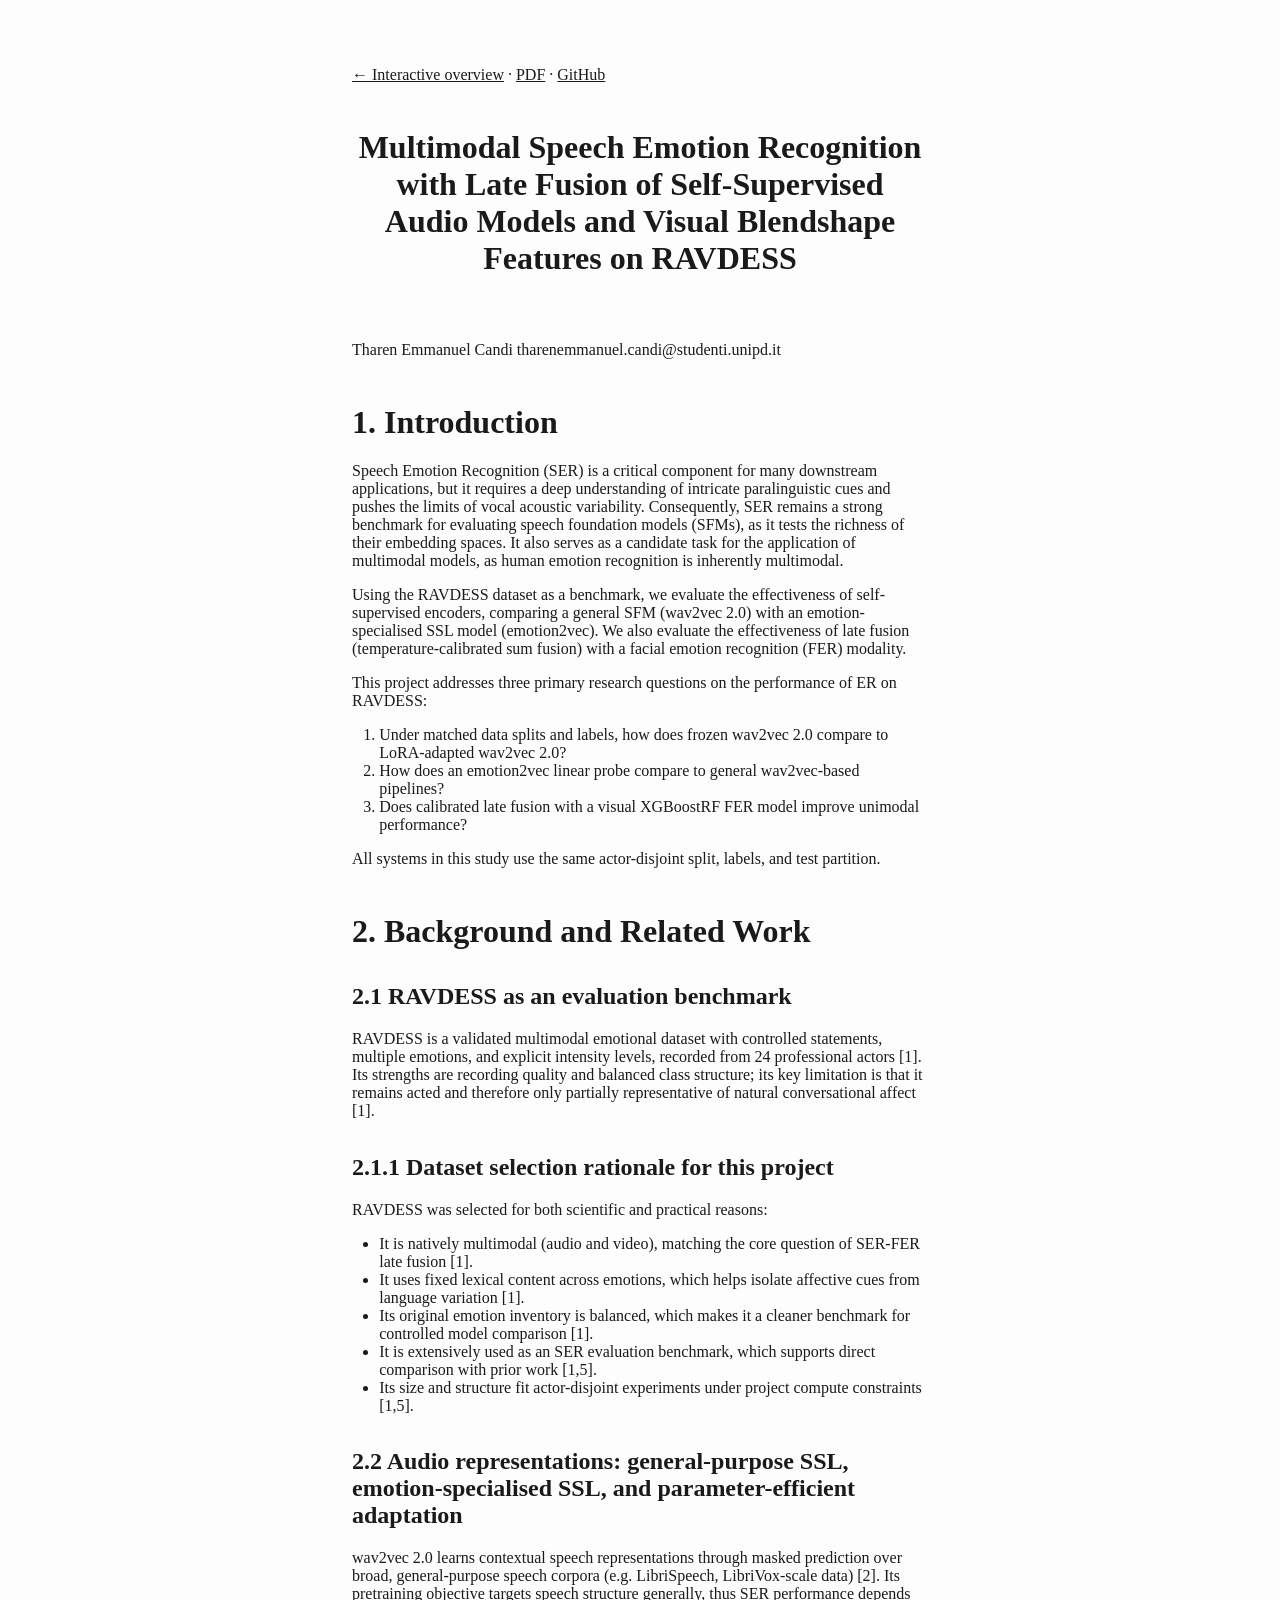
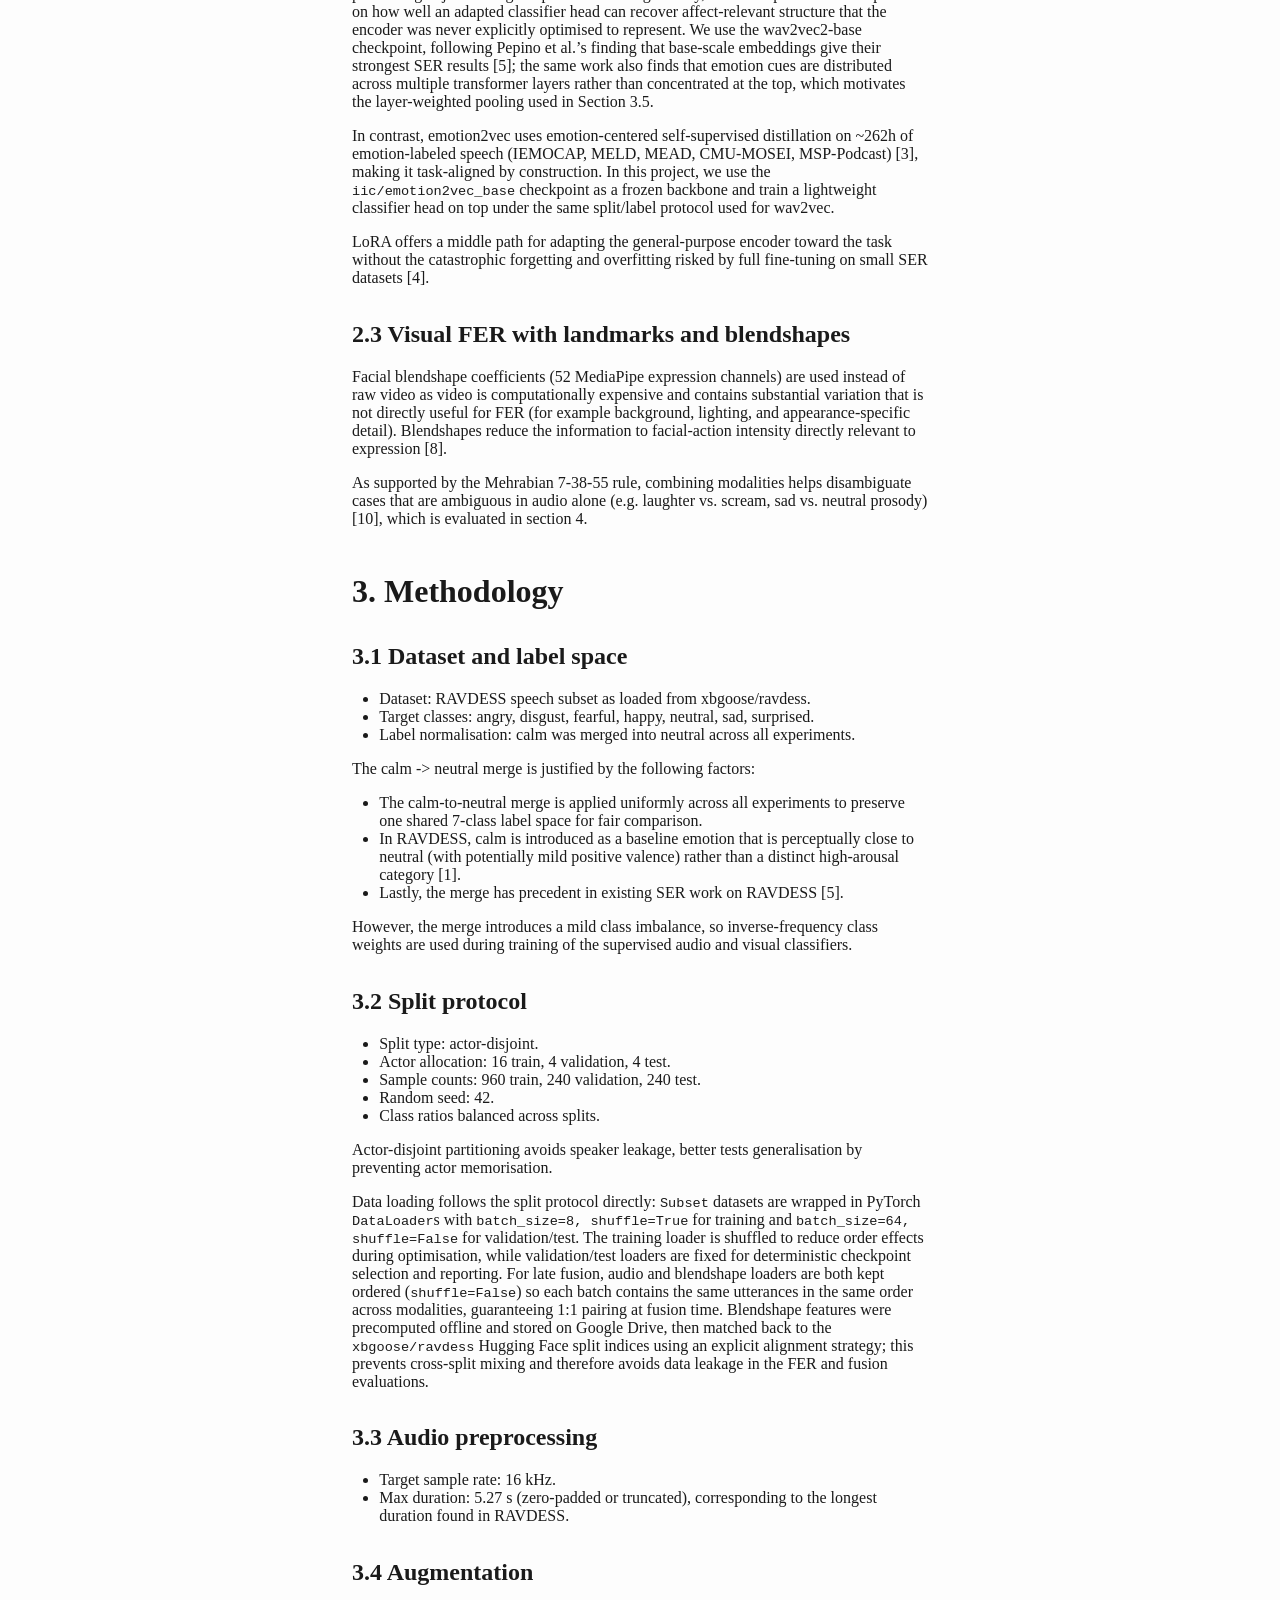
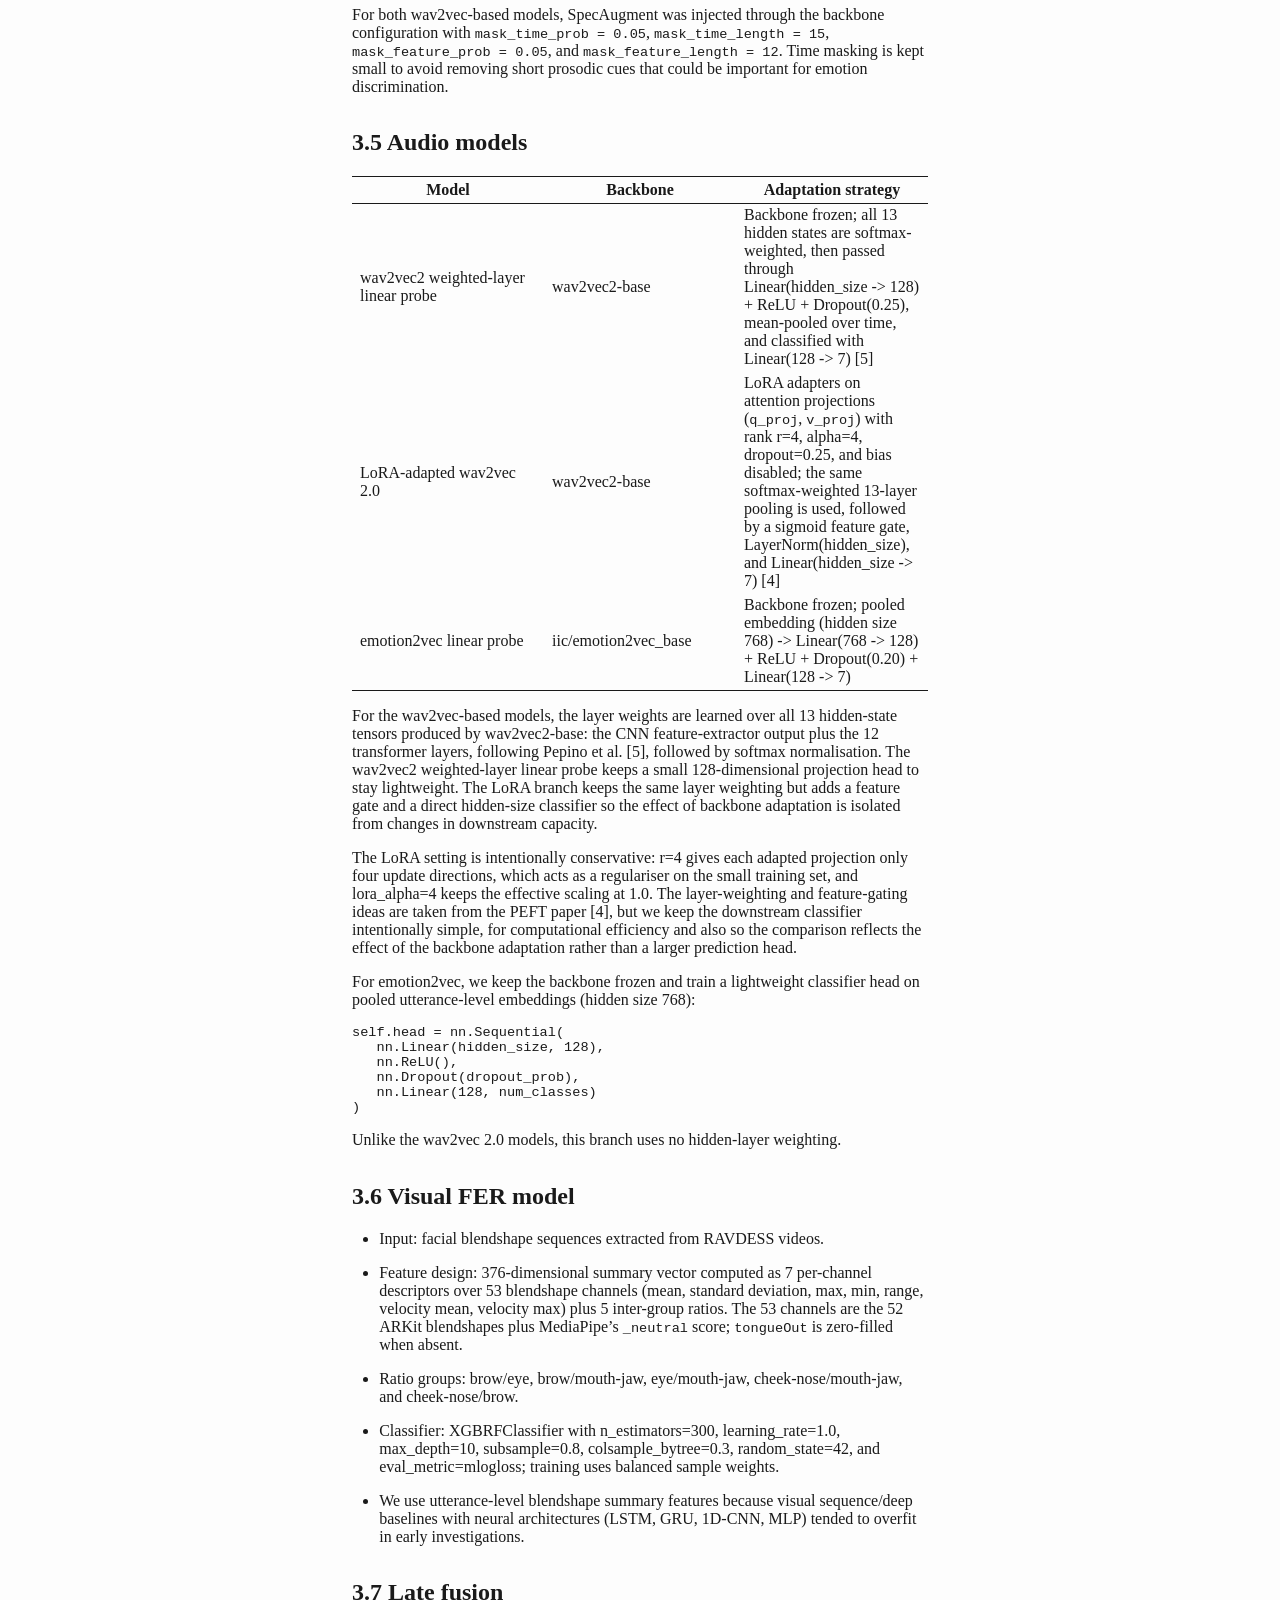
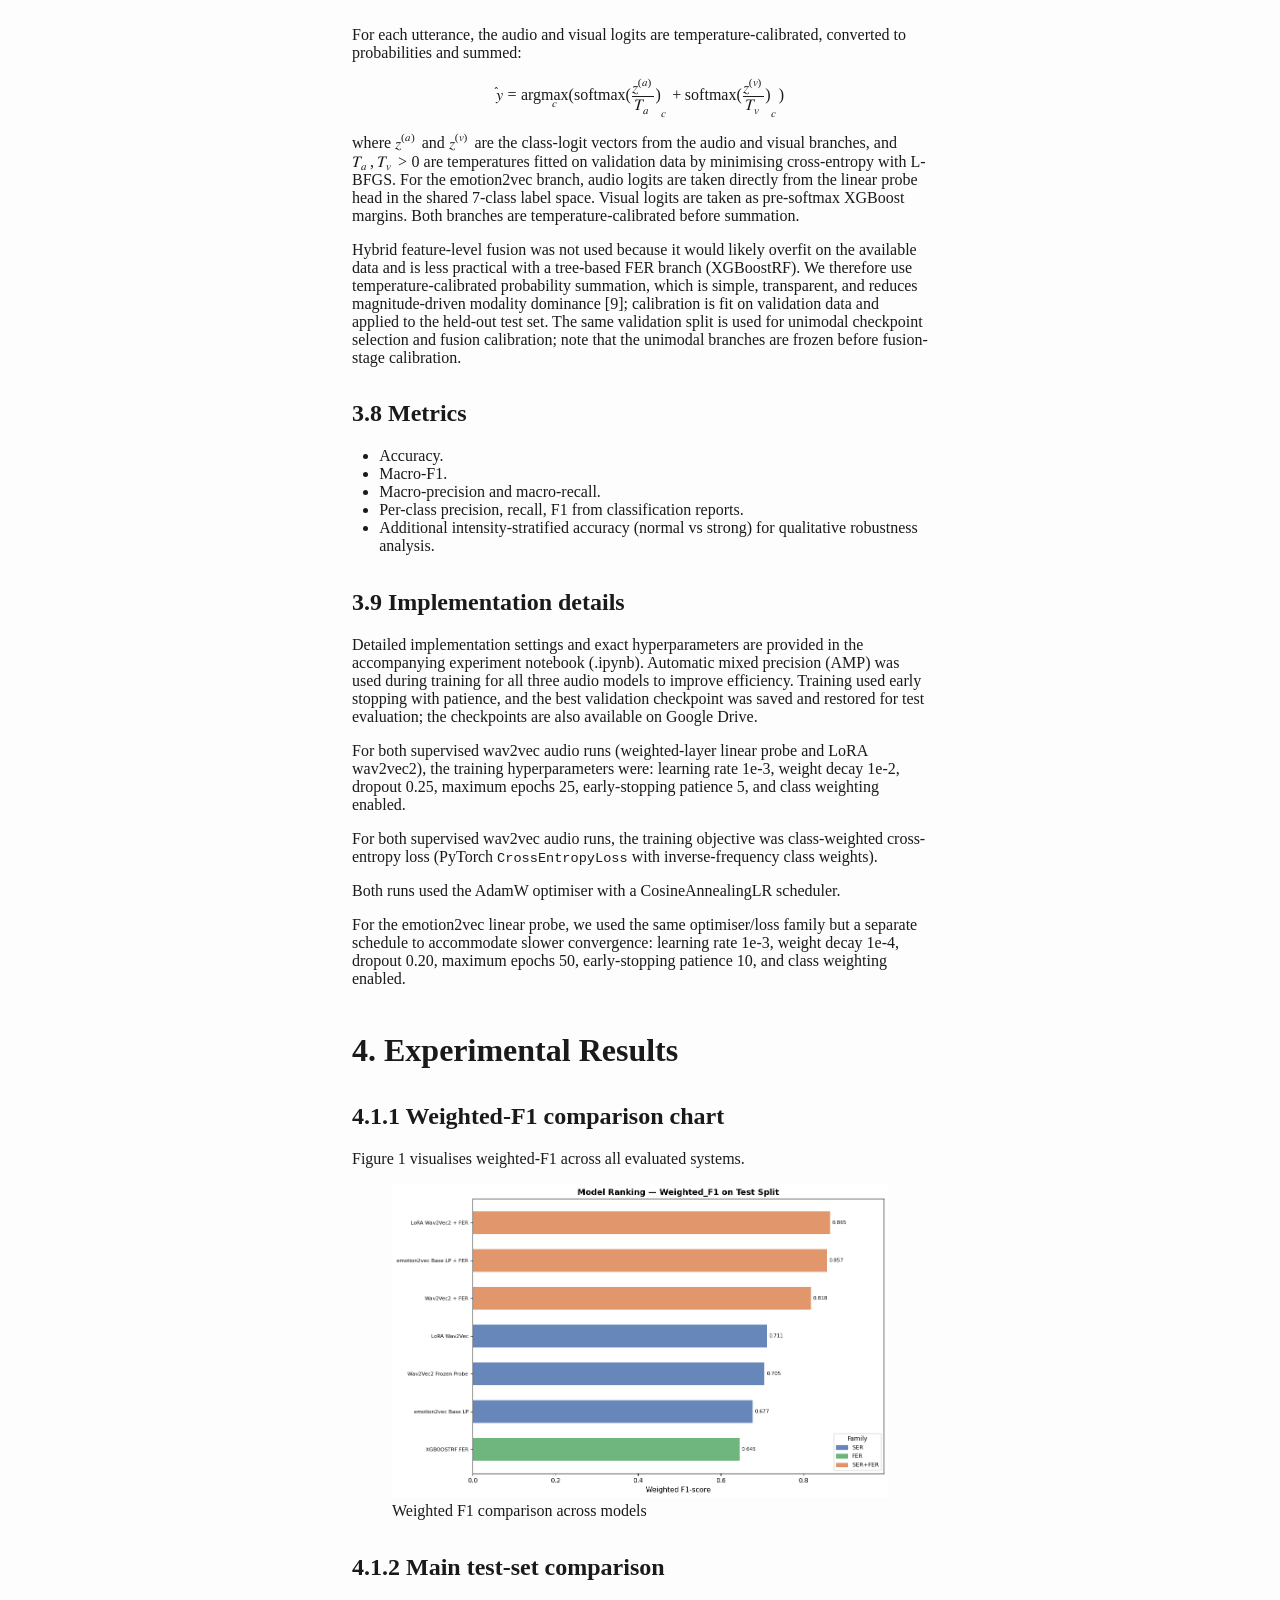
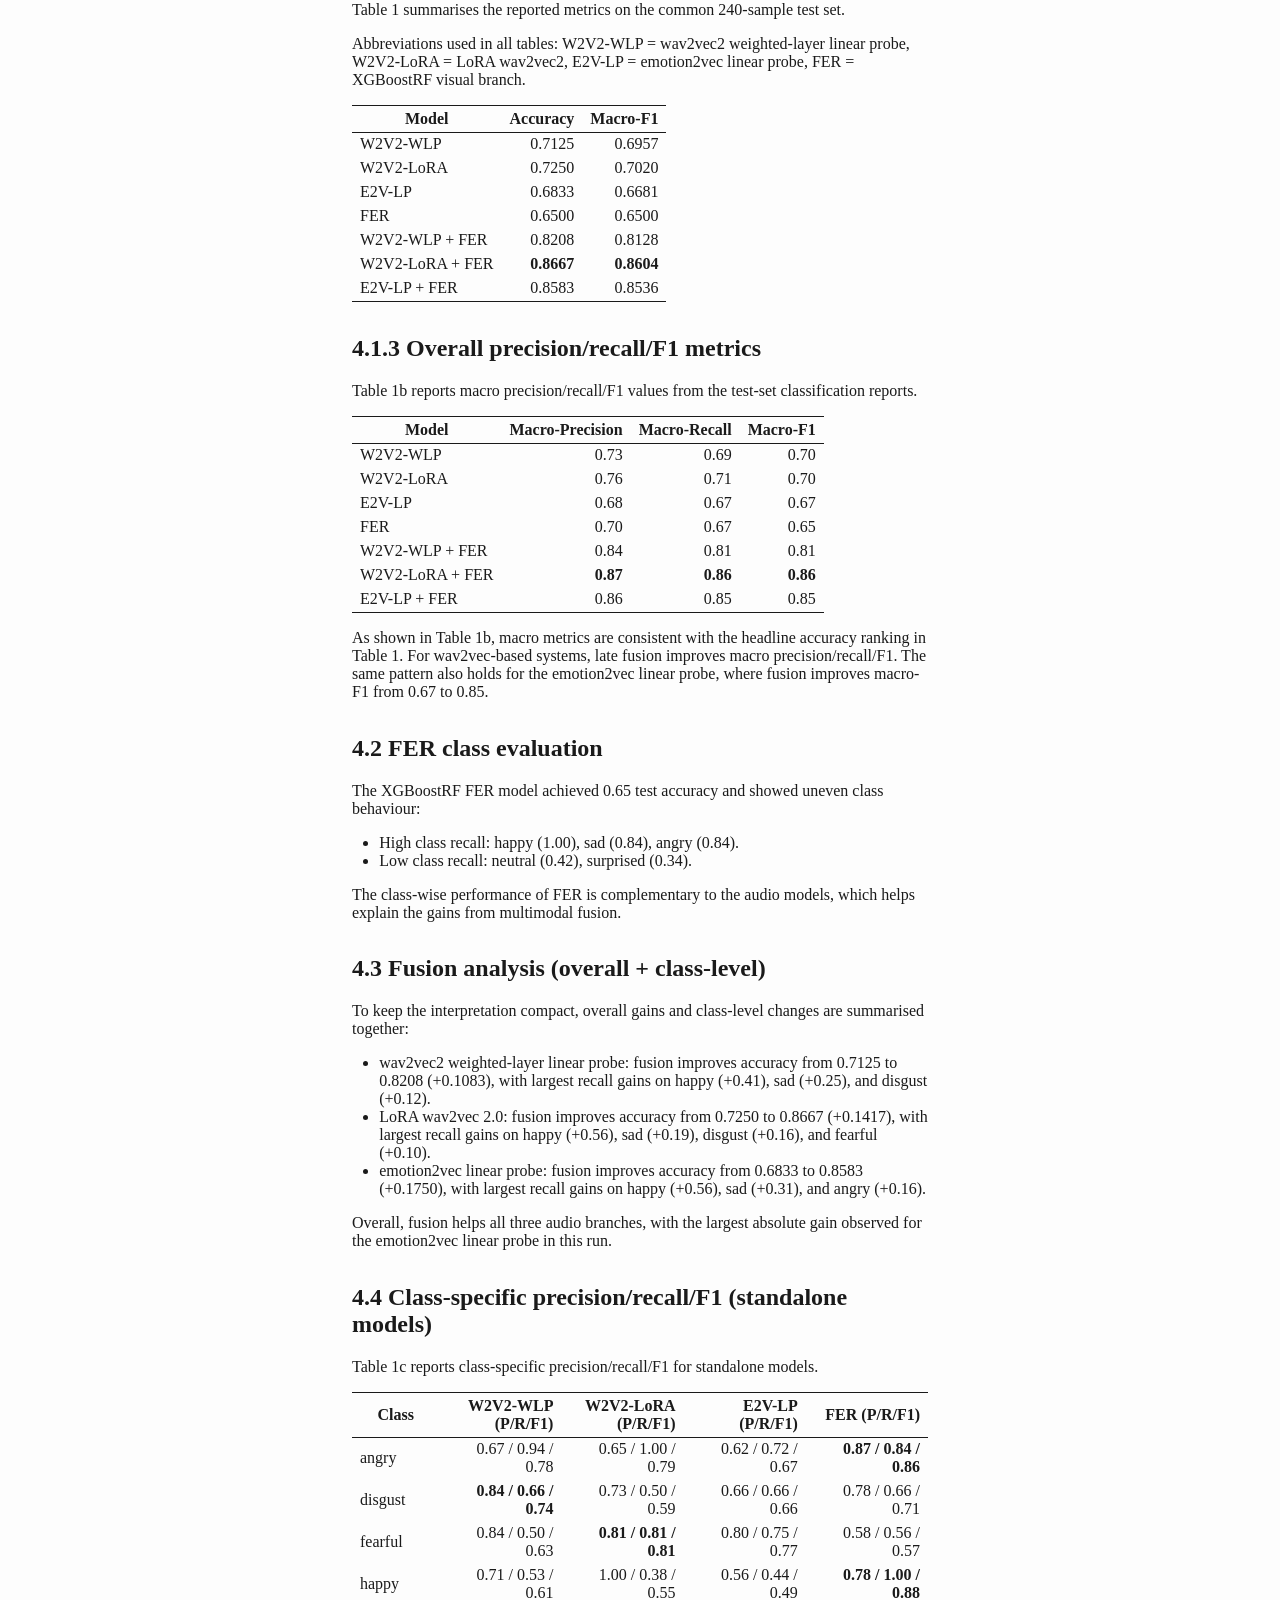
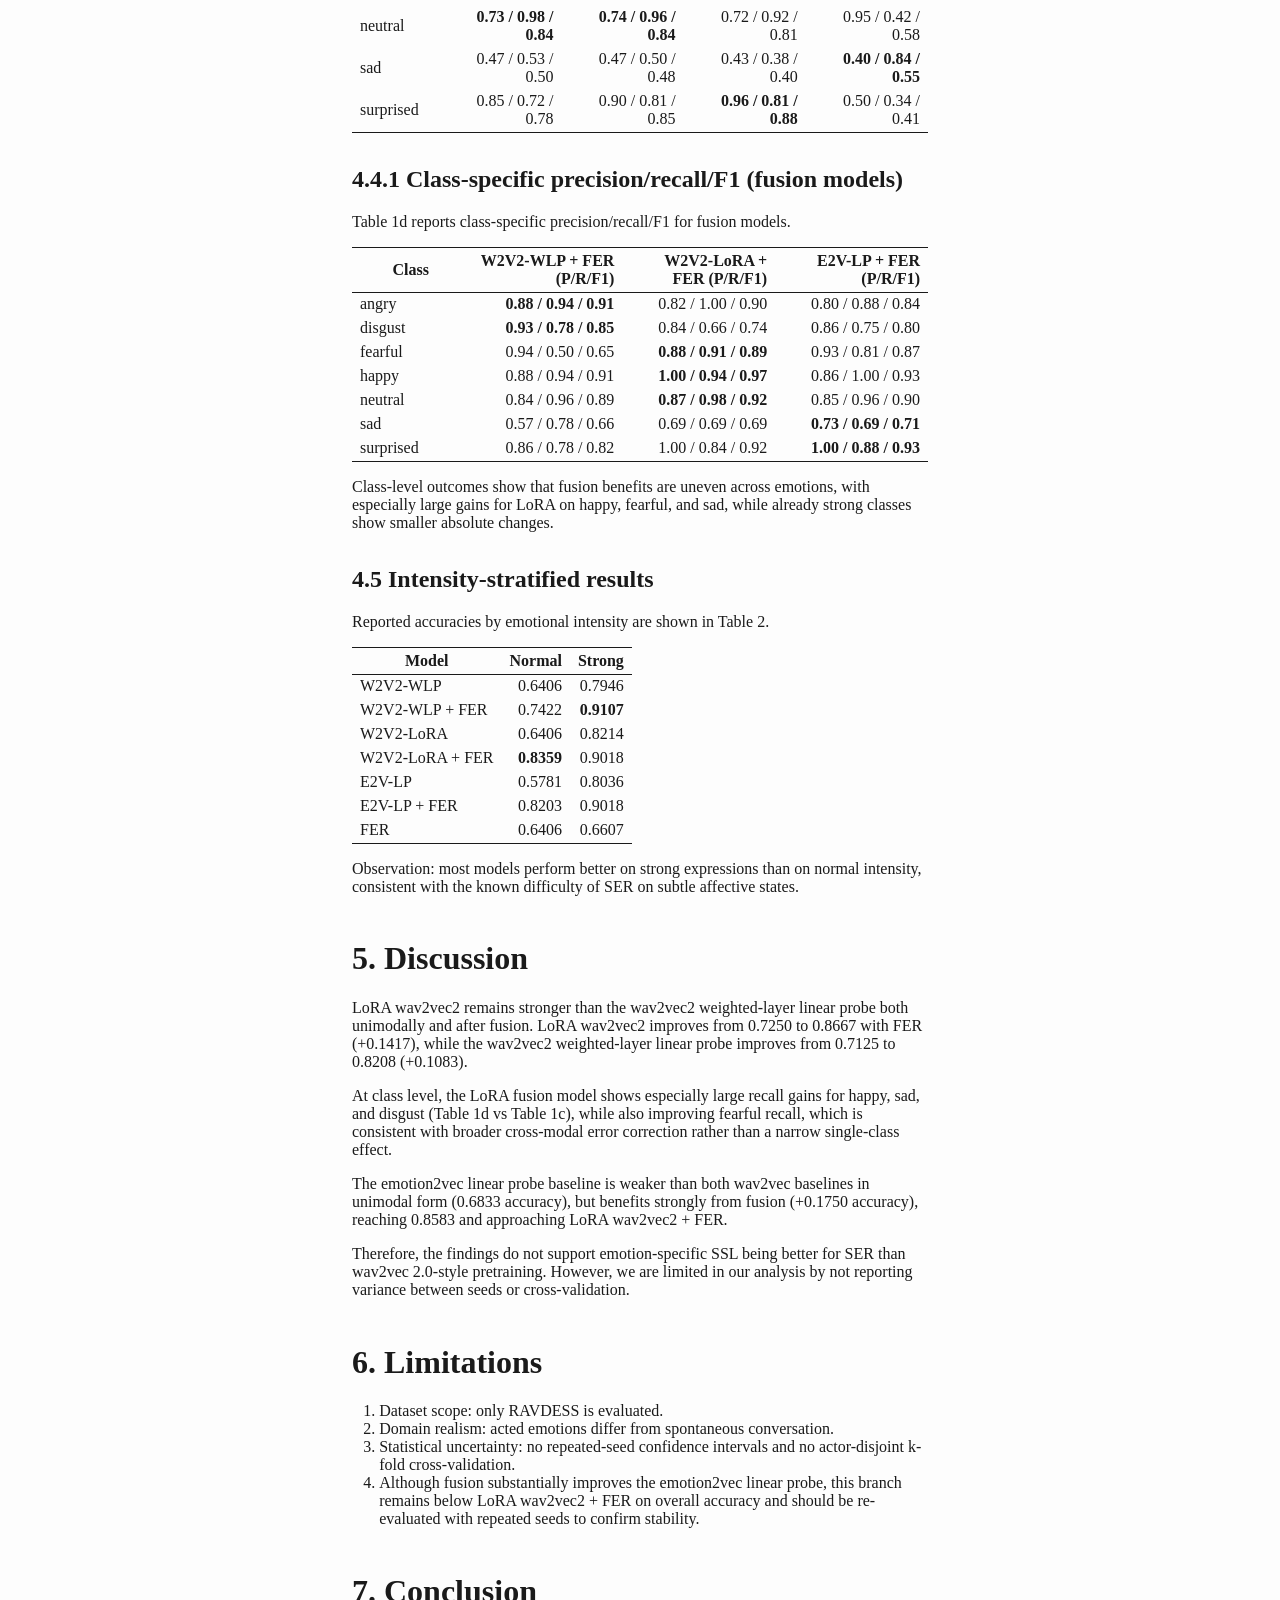
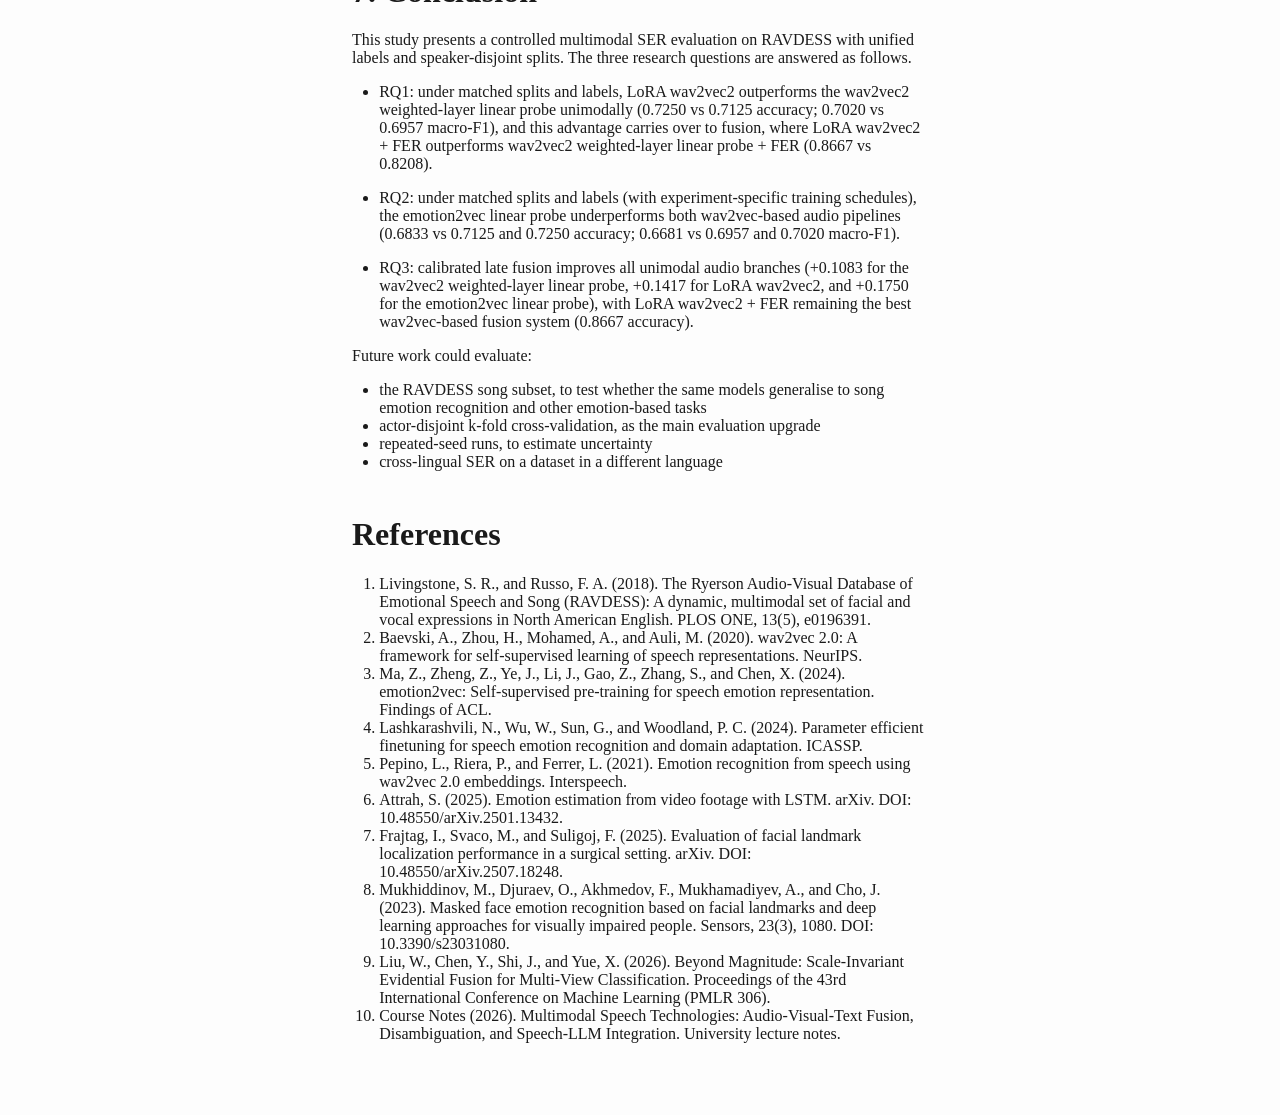
==== commit bc9d155e: "Correct the report against the notebook; clean dead code; cite methods Report (Markdown, page and PD" ====
--- a/report/index.html
+++ b/report/index.html
@@ -181,16 +181,16 @@
 intricate paralinguistic cues and pushes the limits of vocal acoustic
 variability. Consequently, SER remains a strong benchmark for evaluating
 speech foundation models (SFMs), as it tests the richness of their
-embedding spaces. It also serves a candidate task for the application of
-multimodal models, as human emotion recognition is inherently
+embedding spaces. It also serves as a candidate task for the application
+of multimodal models, as human emotion recognition is inherently
 multimodal.</p>
 <p>Using the RAVDESS dataset as a benchmark, we evaluate the
 effectiveness of self-supervised encoders, comparing a general SFM
-(wav2vec 2.0) with an emotion-specialized SSL model (emotion2vec). We
-also evaluate the effectiveness of late fusion temperature calibrated
+(wav2vec 2.0) with an emotion-specialised SSL model (emotion2vec). We
+also evaluate the effectiveness of late fusion (temperature-calibrated
 sum fusion) with a facial emotion recognition (FER) modality.</p>
 <p>This project addresses three primary research questions on the
-performance of ER on the RAVDESS:</p>
+performance of ER on RAVDESS:</p>
 <ol type="1">
 <li>Under matched data splits and labels, how does frozen wav2vec 2.0
 compare to LoRA-adapted wav2vec 2.0?</li>
@@ -206,10 +206,10 @@
 benchmark</h2>
 <p>RAVDESS is a validated multimodal emotional dataset with controlled
 statements, multiple emotions, and explicit intensity levels, recorded
-from 24 professional actors [1]. Its strengths are recording quality,
-and balanced class structure; its key limitation is that it remains
-acted and therefore only partially representative of natural
-conversational affect [1].</p>
+from 24 professional actors [1]. Its strengths are recording quality and
+balanced class structure; its key limitation is that it remains acted
+and therefore only partially representative of natural conversational
+affect [1].</p>
 <h2 id="dataset-selection-rationale-for-this-project">2.1.1 Dataset
 selection rationale for this project</h2>
 <p>RAVDESS was selected for both scientific and practical reasons:</p>
@@ -226,30 +226,29 @@
 compute constraints [1,5].</li>
 </ul>
 <h2
-id="audio-representations-general-purpose-ssl-emotion-specialized-ssl-and-parameter-efficient-adaptation">2.2
-Audio representations: general-purpose SSL, emotion-specialized SSL, and
+id="audio-representations-general-purpose-ssl-emotion-specialised-ssl-and-parameter-efficient-adaptation">2.2
+Audio representations: general-purpose SSL, emotion-specialised SSL, and
 parameter-efficient adaptation</h2>
 <p>wav2vec 2.0 learns contextual speech representations through masked
 prediction over broad, general-purpose speech corpora (e.g. LibriSpeech,
 LibriVox-scale data) [2]. Its pretraining objective targets speech
-structure generally, thus SER performance depends on how well an
-adapted-classifier-head can recover affect-relevant structure that the
-encoder was never explicitly optimized to represent. We use the
-wav2vec2-base checkpoint, following Pepino et al.’s finding that
-base-scale embeddings give their strongest SER results [5]; the same
-work also finds that emotion cues are distributed across multiple
-transformer layers rather than concentrated at the top, which motivates
-the layer-weighted pooling used in Section 3.5.</p>
-<p>In Constrast, emotion2vec uses emotion-centered self-supervised
+structure generally, thus SER performance depends on how well an adapted
+classifier head can recover affect-relevant structure that the encoder
+was never explicitly optimised to represent. We use the wav2vec2-base
+checkpoint, following Pepino et al.’s finding that base-scale embeddings
+give their strongest SER results [5]; the same work also finds that
+emotion cues are distributed across multiple transformer layers rather
+than concentrated at the top, which motivates the layer-weighted pooling
+used in Section 3.5.</p>
+<p>In contrast, emotion2vec uses emotion-centered self-supervised
 distillation on ~262h of emotion-labeled speech (IEMOCAP, MELD, MEAD,
 CMU-MOSEI, MSP-Podcast) [3], making it task-aligned by construction. In
 this project, we use the <code>iic/emotion2vec_base</code> checkpoint as
 a frozen backbone and train a lightweight classifier head on top under
 the same split/label protocol used for wav2vec.</p>
 <p>LoRA offers a middle path for adapting the general-purpose encoder
-toward the task without the cost of catastrohic forgetting, and
-overfitting that is risked with full fine-tuning on a small SER datasets
-[4].</p>
+toward the task without the catastrophic forgetting and overfitting
+risked by full fine-tuning on small SER datasets [4].</p>
 <h2 id="visual-fer-with-landmarks-and-blendshapes">2.3 Visual FER with
 landmarks and blendshapes</h2>
 <p>Facial blendshape coefficients (52 MediaPipe expression channels) are
@@ -258,17 +257,17 @@
 example background, lighting, and appearance-specific detail).
 Blendshapes reduce the information to facial-action intensity directly
 relevant to expression [8].</p>
-<p>As suported by the Mehrabian 7-38-55 Rule, combining modalities helps
-disambiguate cases that are ambiguous in audio alone (e.g. laughter
-vs. scream, sad vs. neutral prosody) [10], which is evaluated in section
-4.</p>
+<p>As supported by the Mehrabian 7-38-55 rule, combining modalities
+helps disambiguate cases that are ambiguous in audio alone
+(e.g. laughter vs. scream, sad vs. neutral prosody) [10], which is
+evaluated in section 4.</p>
 <h1 id="methodology">3. Methodology</h1>
 <h2 id="dataset-and-label-space">3.1 Dataset and label space</h2>
 <ul>
 <li>Dataset: RAVDESS speech subset as loaded from xbgoose/ravdess.</li>
 <li>Target classes: angry, disgust, fearful, happy, neutral, sad,
 surprised.</li>
-<li>Label normalization: calm was merged into neutral across all
+<li>Label normalisation: calm was merged into neutral across all
 experiments.</li>
 </ul>
 <p>The calm -&gt; neutral merge is justified by the following
@@ -292,10 +291,10 @@
 <li>Actor allocation: 16 train, 4 validation, 4 test.</li>
 <li>Sample counts: 960 train, 240 validation, 240 test.</li>
 <li>Random seed: 42.</li>
-<li>Class ratio’s balanced across splits</li>
+<li>Class ratios balanced across splits.</li>
 </ul>
 <p>Actor-disjoint partitioning avoids speaker leakage, better tests
-generalization by preventing actor memorization.</p>
+generalisation by preventing actor memorisation.</p>
 <p>Data loading follows the split protocol directly: <code>Subset</code>
 datasets are wrapped in PyTorch <code>DataLoader</code>s with
 <code>batch_size=8, shuffle=True</code> for training and
@@ -343,7 +342,7 @@
 <td>wav2vec2 weighted-layer linear probe</td>
 <td>wav2vec2-base</td>
 <td>Backbone frozen; all 13 hidden states are softmax-weighted, then
-passed through Linear(hidden_size -&gt; 128) + ReLU + Dropout(0.2),
+passed through Linear(hidden_size -&gt; 128) + ReLU + Dropout(0.25),
 mean-pooled over time, and classified with Linear(128 -&gt; 7) [5]</td>
 </tr>
 <tr>
@@ -377,7 +376,7 @@
 regulariser on the small training set, and lora_alpha=4 keeps the
 effective scaling at 1.0. The layer-weighting and feature-gating ideas
 are taken from the PEFT paper [4], but we keep the downstream classifier
-intentionally simple, for computational effiency and also so the
+intentionally simple, for computational efficiency and also so the
 comparison reflects the effect of the backbone adaptation rather than a
 larger prediction head.</p>
 <p>For emotion2vec, we keep the backbone frozen and train a lightweight
@@ -389,16 +388,18 @@
    nn.Dropout(dropout_prob),
    nn.Linear(128, num_classes)
 )</code></pre>
-<p>Unlike wav2vec Exp1, no hidden-layer weighting is used in this
-branch.</p>
+<p>Unlike the wav2vec 2.0 models, this branch uses no hidden-layer
+weighting.</p>
 <h2 id="visual-fer-model">3.6 Visual FER model</h2>
 <ul>
 <li><p>Input: facial blendshape sequences extracted from RAVDESS
 videos.</p></li>
-<li><p>Feature design: 369-dimensional summary vector computed as 7
-per-channel descriptors over 52 blendshape channels (mean, standard
+<li><p>Feature design: 376-dimensional summary vector computed as 7
+per-channel descriptors over 53 blendshape channels (mean, standard
 deviation, max, min, range, velocity mean, velocity max) plus 5
-inter-group ratios.</p></li>
+inter-group ratios. The 53 channels are the 52 ARKit blendshapes plus
+MediaPipe’s <code>_neutral</code> score; <code>tongueOut</code> is
+zero-filled when absent.</p></li>
 <li><p>Ratio groups: brow/eye, brow/mouth-jaw, eye/mouth-jaw,
 cheek-nose/mouth-jaw, and cheek-nose/brow.</p></li>
 <li><p>Classifier: XGBRFClassifier with n_estimators=300,
@@ -406,34 +407,35 @@
 random_state=42, and eval_metric=mlogloss; training uses balanced sample
 weights.</p></li>
 <li><p>We use utterance-level blendshape summary features because visual
-sequence/deep baselines with neural architecturals (LSTM, GRU, 1D-CNN,
+sequence/deep baselines with neural architectures (LSTM, GRU, 1D-CNN,
 MLP) tended to overfit in early investigations.</p></li>
 </ul>
 <h2 id="late-fusion">3.7 Late fusion</h2>
-<p>For each utterance, audio and visual model logits are calibrated and
-summed:</p>
-<p><math display="block" xmlns="http://www.w3.org/1998/Math/MathML"><semantics><mrow><mover><mi>y</mi><mo accent="true">̂</mo></mover><mo>=</mo><mrow><mi>arg</mi><mo>&#8289;</mo></mrow><munder><mi>max</mi><mi>c</mi></munder><mrow><mo stretchy="true" form="prefix">(</mo><mfrac><msubsup><mi>z</mi><mi>c</mi><mrow><mo stretchy="false" form="prefix">(</mo><mi>a</mi><mo stretchy="false" form="postfix">)</mo></mrow></msubsup><msub><mi>T</mi><mi>a</mi></msub></mfrac><mo>+</mo><mfrac><msubsup><mi>z</mi><mi>c</mi><mrow><mo stretchy="false" form="prefix">(</mo><mi>v</mi><mo stretchy="false" form="postfix">)</mo></mrow></msubsup><msub><mi>T</mi><mi>v</mi></msub></mfrac><mo stretchy="true" form="postfix">)</mo></mrow></mrow><annotation encoding="application/x-tex">
-\hat{y} = \arg\max_c \left( \frac{z^{(a)}_c}{T_a} + \frac{z^{(v)}_c}{T_v} \right)
+<p>For each utterance, the audio and visual logits are
+temperature-calibrated, converted to probabilities and summed:</p>
+<p><math display="block" xmlns="http://www.w3.org/1998/Math/MathML"><semantics><mrow><mover><mi>y</mi><mo accent="true">̂</mo></mover><mo>=</mo><mrow><mi>arg</mi><mo>&#8289;</mo></mrow><munder><mi>max</mi><mi>c</mi></munder><mrow><mo stretchy="true" form="prefix">(</mo><mrow><mi mathvariant="normal">s</mi><mi mathvariant="normal">o</mi><mi mathvariant="normal">f</mi><mi mathvariant="normal">t</mi><mi mathvariant="normal">m</mi><mi mathvariant="normal">a</mi><mi mathvariant="normal">x</mi></mrow><msub><mrow><mo stretchy="true" form="prefix">(</mo><mfrac><msup><mi>z</mi><mrow><mo stretchy="false" form="prefix">(</mo><mi>a</mi><mo stretchy="false" form="postfix">)</mo></mrow></msup><msub><mi>T</mi><mi>a</mi></msub></mfrac><mo stretchy="true" form="postfix">)</mo></mrow><mi>c</mi></msub><mo>+</mo><mrow><mi mathvariant="normal">s</mi><mi mathvariant="normal">o</mi><mi mathvariant="normal">f</mi><mi mathvariant="normal">t</mi><mi mathvariant="normal">m</mi><mi mathvariant="normal">a</mi><mi mathvariant="normal">x</mi></mrow><msub><mrow><mo stretchy="true" form="prefix">(</mo><mfrac><msup><mi>z</mi><mrow><mo stretchy="false" form="prefix">(</mo><mi>v</mi><mo stretchy="false" form="postfix">)</mo></mrow></msup><msub><mi>T</mi><mi>v</mi></msub></mfrac><mo stretchy="true" form="postfix">)</mo></mrow><mi>c</mi></msub><mo stretchy="true" form="postfix">)</mo></mrow></mrow><annotation encoding="application/x-tex">
+\hat{y} = \arg\max_c \left( \mathrm{softmax}\left(\frac{z^{(a)}}{T_a}\right)_c + \mathrm{softmax}\left(\frac{z^{(v)}}{T_v}\right)_c \right)
 </annotation></semantics></math></p>
 <p>where
-<math display="inline" xmlns="http://www.w3.org/1998/Math/MathML"><semantics><msubsup><mi>z</mi><mi>c</mi><mrow><mo stretchy="false" form="prefix">(</mo><mi>a</mi><mo stretchy="false" form="postfix">)</mo></mrow></msubsup><annotation encoding="application/x-tex">z^{(a)}_c</annotation></semantics></math>
+<math display="inline" xmlns="http://www.w3.org/1998/Math/MathML"><semantics><msup><mi>z</mi><mrow><mo stretchy="false" form="prefix">(</mo><mi>a</mi><mo stretchy="false" form="postfix">)</mo></mrow></msup><annotation encoding="application/x-tex">z^{(a)}</annotation></semantics></math>
 and
-<math display="inline" xmlns="http://www.w3.org/1998/Math/MathML"><semantics><msubsup><mi>z</mi><mi>c</mi><mrow><mo stretchy="false" form="prefix">(</mo><mi>v</mi><mo stretchy="false" form="postfix">)</mo></mrow></msubsup><annotation encoding="application/x-tex">z^{(v)}_c</annotation></semantics></math>
-are class logits from audio and visual branches, and
+<math display="inline" xmlns="http://www.w3.org/1998/Math/MathML"><semantics><msup><mi>z</mi><mrow><mo stretchy="false" form="prefix">(</mo><mi>v</mi><mo stretchy="false" form="postfix">)</mo></mrow></msup><annotation encoding="application/x-tex">z^{(v)}</annotation></semantics></math>
+are the class-logit vectors from the audio and visual branches, and
 <math display="inline" xmlns="http://www.w3.org/1998/Math/MathML"><semantics><mrow><msub><mi>T</mi><mi>a</mi></msub><mo>,</mo><msub><mi>T</mi><mi>v</mi></msub><mo>&gt;</mo><mn>0</mn></mrow><annotation encoding="application/x-tex">T_a, T_v &gt; 0</annotation></semantics></math>
-are temperature scaling factors estimated on validation data. For the
-emotion2vec branch, audio logits are taken directly from the linear
-probe head in the shared 7-class label space. Visual logits are taken as
-pre-softmax XGBoost margins. Both branches are temperature-calibrated
-before summation.</p>
+are temperatures fitted on validation data by minimising cross-entropy
+with L-BFGS. For the emotion2vec branch, audio logits are taken directly
+from the linear probe head in the shared 7-class label space. Visual
+logits are taken as pre-softmax XGBoost margins. Both branches are
+temperature-calibrated before summation.</p>
 <p>Hybrid feature-level fusion was not used because it would likely
 overfit on the available data and is less practical with a tree-based
-FER branch (XGBoostRF). We therefore use temperature-calibrated logit
-summation, which is simple, transparent, and reduces magnitude-driven
-modality dominance [9]; calibration is fit on validation data and
-applied to the held-out test set. The same validation split is used for
-unimodal checkpoint selection and fusion calibration, note that the
-unimodal branches are frozen before fusion-stage calibration.</p>
+FER branch (XGBoostRF). We therefore use temperature-calibrated
+probability summation, which is simple, transparent, and reduces
+magnitude-driven modality dominance [9]; calibration is fit on
+validation data and applied to the held-out test set. The same
+validation split is used for unimodal checkpoint selection and fusion
+calibration; note that the unimodal branches are frozen before
+fusion-stage calibration.</p>
 <h2 id="metrics">3.8 Metrics</h2>
 <ul>
 <li>Accuracy.</li>
@@ -446,10 +448,10 @@
 <h2 id="implementation-details">3.9 Implementation details</h2>
 <p>Detailed implementation settings and exact hyperparameters are
 provided in the accompanying experiment notebook (.ipynb). Automatic
-mixed precision (AMP) was used during training for both wav2vec-based
+mixed precision (AMP) was used during training for all three audio
 models to improve efficiency. Training used early stopping with
 patience, and the best validation checkpoint was saved and restored for
-test evaluation, they are also available on google drive.</p>
+test evaluation; the checkpoints are also available on Google Drive.</p>
 <p>For both supervised wav2vec audio runs (weighted-layer linear probe
 and LoRA wav2vec2), the training hyperparameters were: learning rate
 1e-3, weight decay 1e-2, dropout 0.25, maximum epochs 25, early-stopping
@@ -459,14 +461,14 @@
 with inverse-frequency class weights).</p>
 <p>Both runs used the AdamW optimiser with a CosineAnnealingLR
 scheduler.</p>
-<p>For the emotion2vec linear probe, we used the same optimizer/loss
+<p>For the emotion2vec linear probe, we used the same optimiser/loss
 family but a separate schedule to accommodate slower convergence:
 learning rate 1e-3, weight decay 1e-4, dropout 0.20, maximum epochs 50,
 early-stopping patience 10, and class weighting enabled.</p>
 <h1 id="experimental-results">4. Experimental Results</h1>
 <h2 id="weighted-f1-comparison-chart">4.1.1 Weighted-F1 comparison
 chart</h2>
-<p>Figure 1 visualizes weighted-F1 across all evaluated systems.</p>
+<p>Figure 1 visualises weighted-F1 across all evaluated systems.</p>
 <figure>
 <img src="weighted_f1_chart.png"
 alt="Weighted F1 comparison across models" />
@@ -474,7 +476,7 @@
 models</figcaption>
 </figure>
 <h2 id="main-test-set-comparison">4.1.2 Main test-set comparison</h2>
-<p>Table 1 summarizes the reported metrics on the common 240-sample test
+<p>Table 1 summarises the reported metrics on the common 240-sample test
 set.</p>
 <p>Abbreviations used in all tables: W2V2-WLP = wav2vec2 weighted-layer
 linear probe, W2V2-LoRA = LoRA wav2vec2, E2V-LP = emotion2vec linear
@@ -525,7 +527,7 @@
 </tr>
 </tbody>
 </table>
-<h2 id="overall-precisionrecallf1-metrics">4.1.2 Overall
+<h2 id="overall-precisionrecallf1-metrics">4.1.3 Overall
 precision/recall/F1 metrics</h2>
 <p>Table 1b reports macro precision/recall/F1 values from the test-set
 classification reports.</p>
@@ -590,7 +592,7 @@
 0.85.</p>
 <h2 id="fer-class-evaluation">4.2 FER class evaluation</h2>
 <p>The XGBoostRF FER model achieved 0.65 test accuracy and showed uneven
-class behavior:</p>
+class behaviour:</p>
 <ul>
 <li>High class recall: happy (1.00), sad (0.84), angry (0.84).</li>
 <li>Low class recall: neutral (0.42), surprised (0.34).</li>
@@ -600,7 +602,7 @@
 <h2 id="fusion-analysis-overall-class-level">4.3 Fusion analysis
 (overall + class-level)</h2>
 <p>To keep the interpretation compact, overall gains and class-level
-changes are summarized together:</p>
+changes are summarised together:</p>
 <ul>
 <li>wav2vec2 weighted-layer linear probe: fusion improves accuracy from
 0.7125 to 0.8208 (+0.1083), with largest recall gains on happy (+0.41),
@@ -820,18 +822,17 @@
 baselines in unimodal form (0.6833 accuracy), but benefits strongly from
 fusion (+0.1750 accuracy), reaching 0.8583 and approaching LoRA wav2vec2
 + FER.</p>
-<p>Therefore, the findings do not support emotion-specific-SSL to be
-better for SER than wav2vec.2 style pretraining. However, we are limited
-in our analysis by not reporting variance between seeds or
+<p>Therefore, the findings do not support emotion-specific SSL being
+better for SER than wav2vec 2.0-style pretraining. However, we are
+limited in our analysis by not reporting variance between seeds or
 cross-validation.</p>
 <h1 id="limitations">6. Limitations</h1>
 <ol type="1">
 <li>Dataset scope: only RAVDESS is evaluated.</li>
 <li>Domain realism: acted emotions differ from spontaneous
 conversation.</li>
-<li>Statistical uncertainty: no repeated-seed confidence intervals
-reported in the result log or
-k-fold-actor-disjoint-cross-validation.</li>
+<li>Statistical uncertainty: no repeated-seed confidence intervals and
+no actor-disjoint k-fold cross-validation.</li>
 <li>Although fusion substantially improves the emotion2vec linear probe,
 this branch remains below LoRA wav2vec2 + FER on overall accuracy and
 should be re-evaluated with repeated seeds to confirm stability.</li>
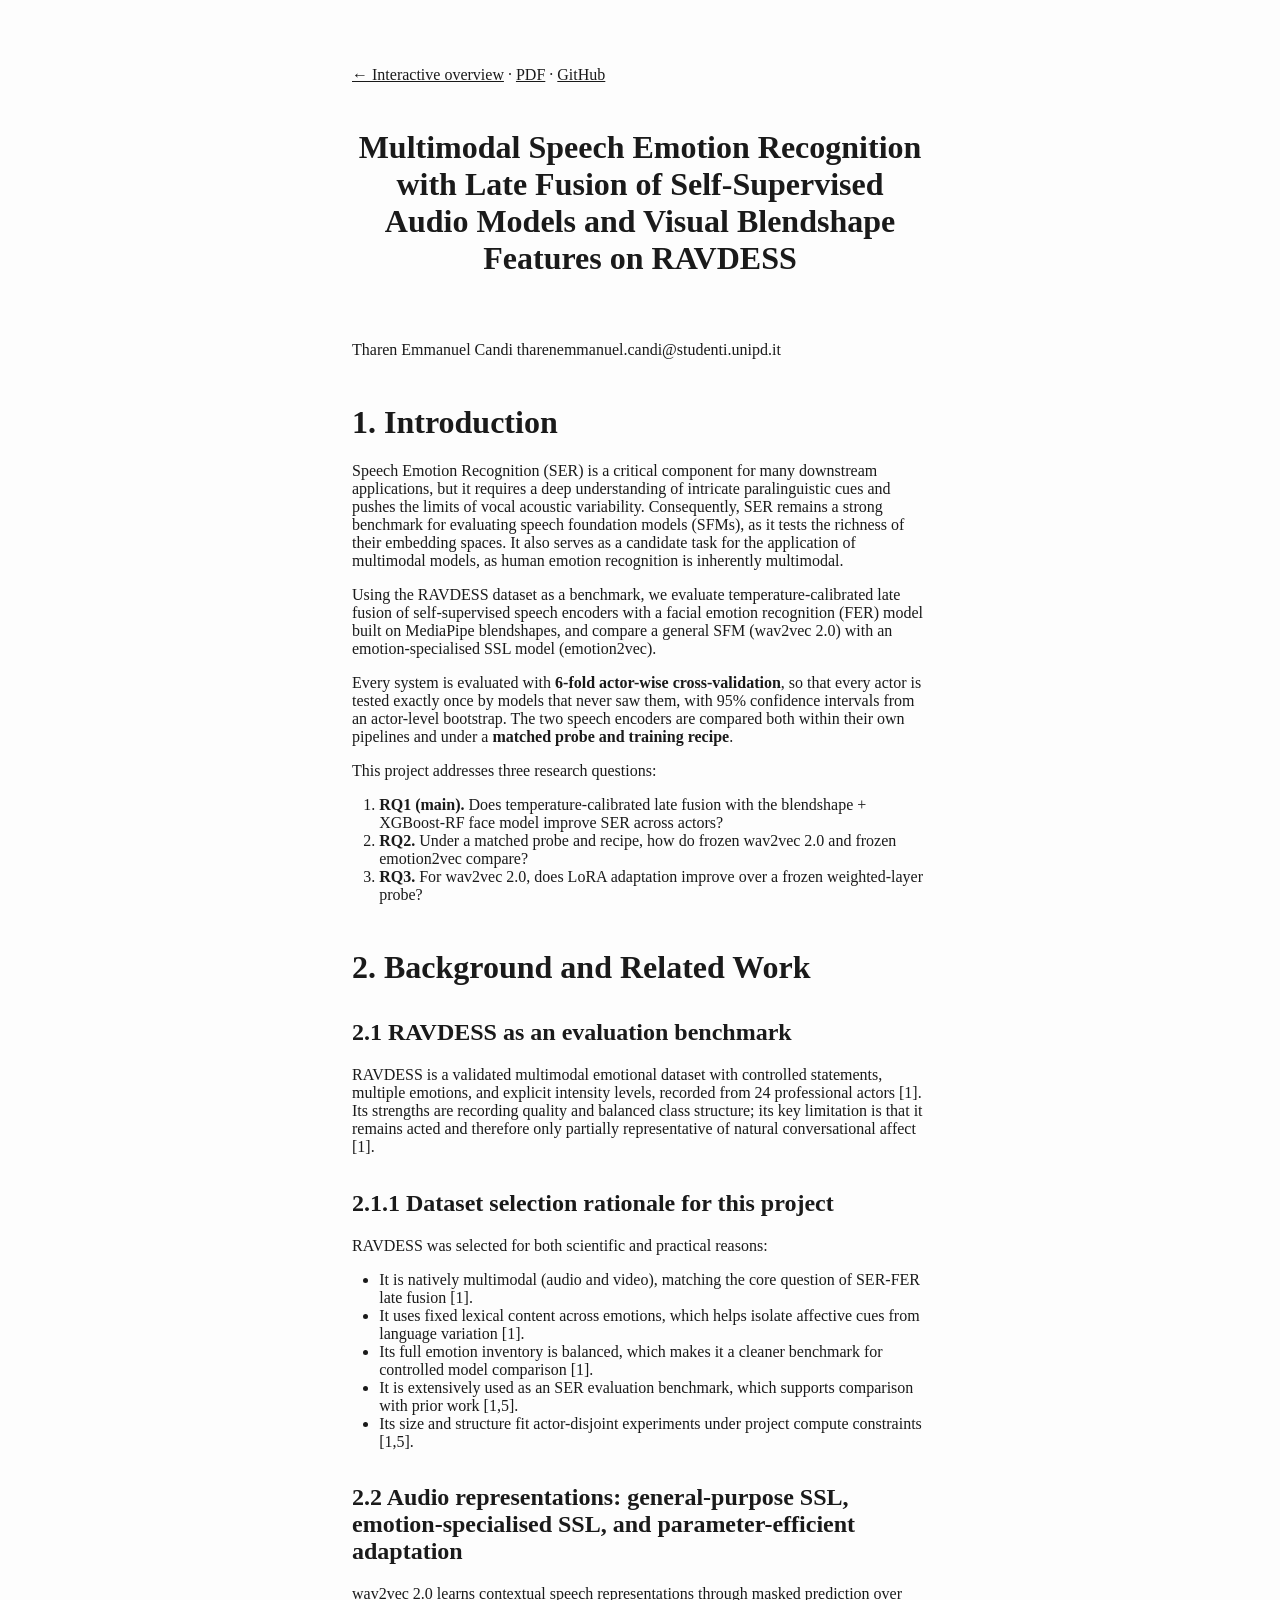
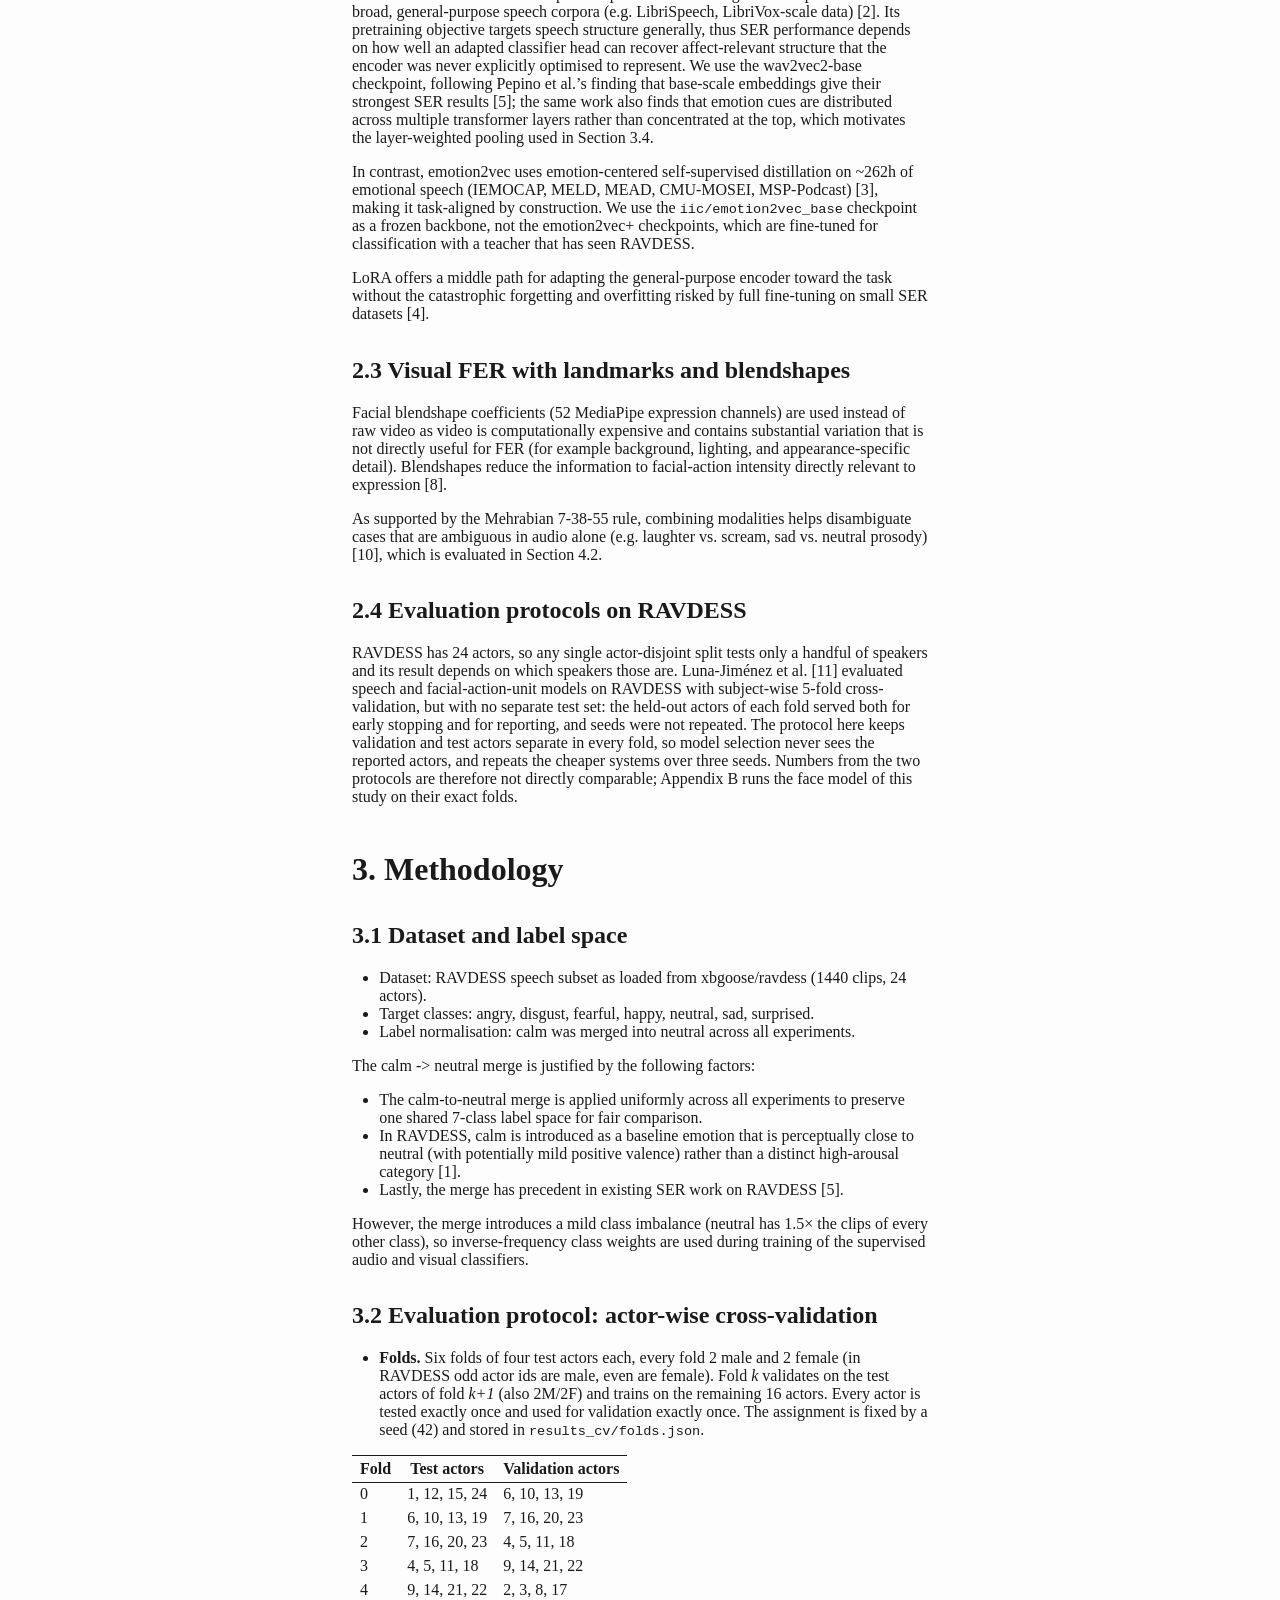
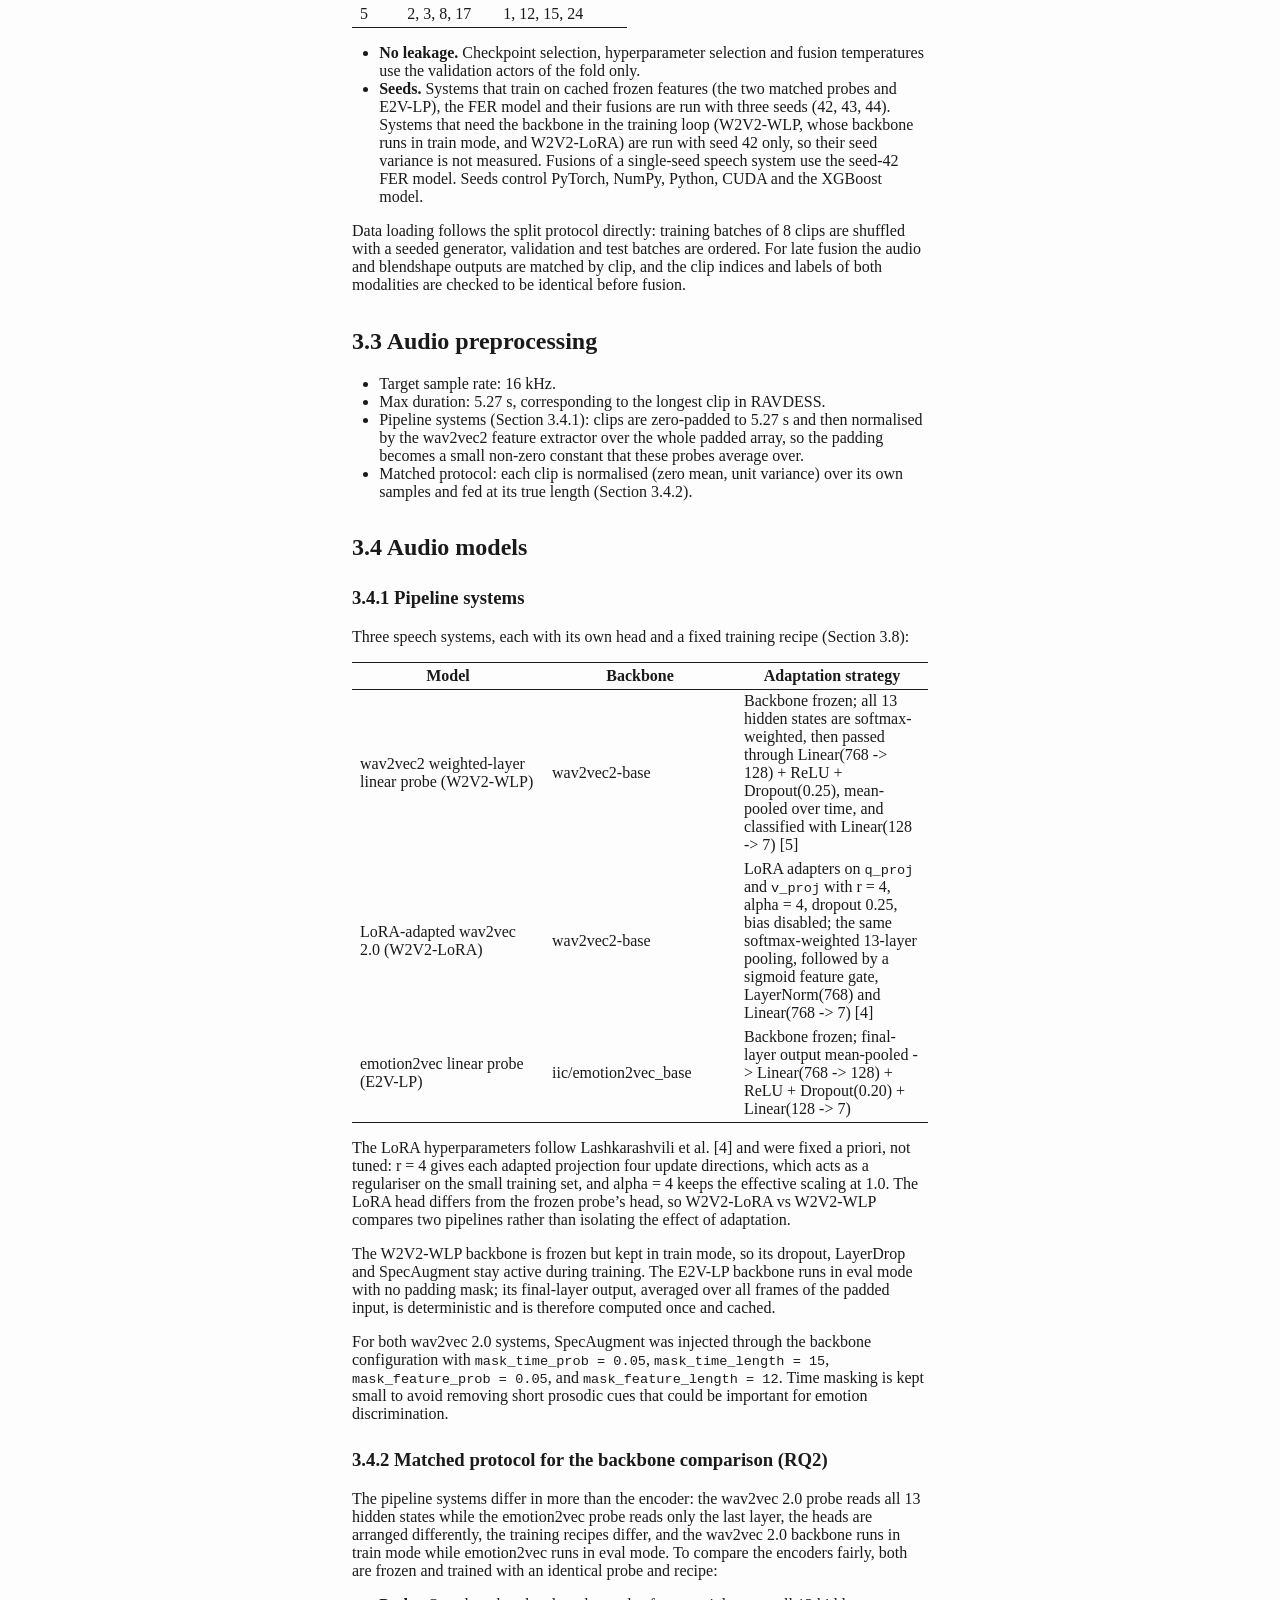
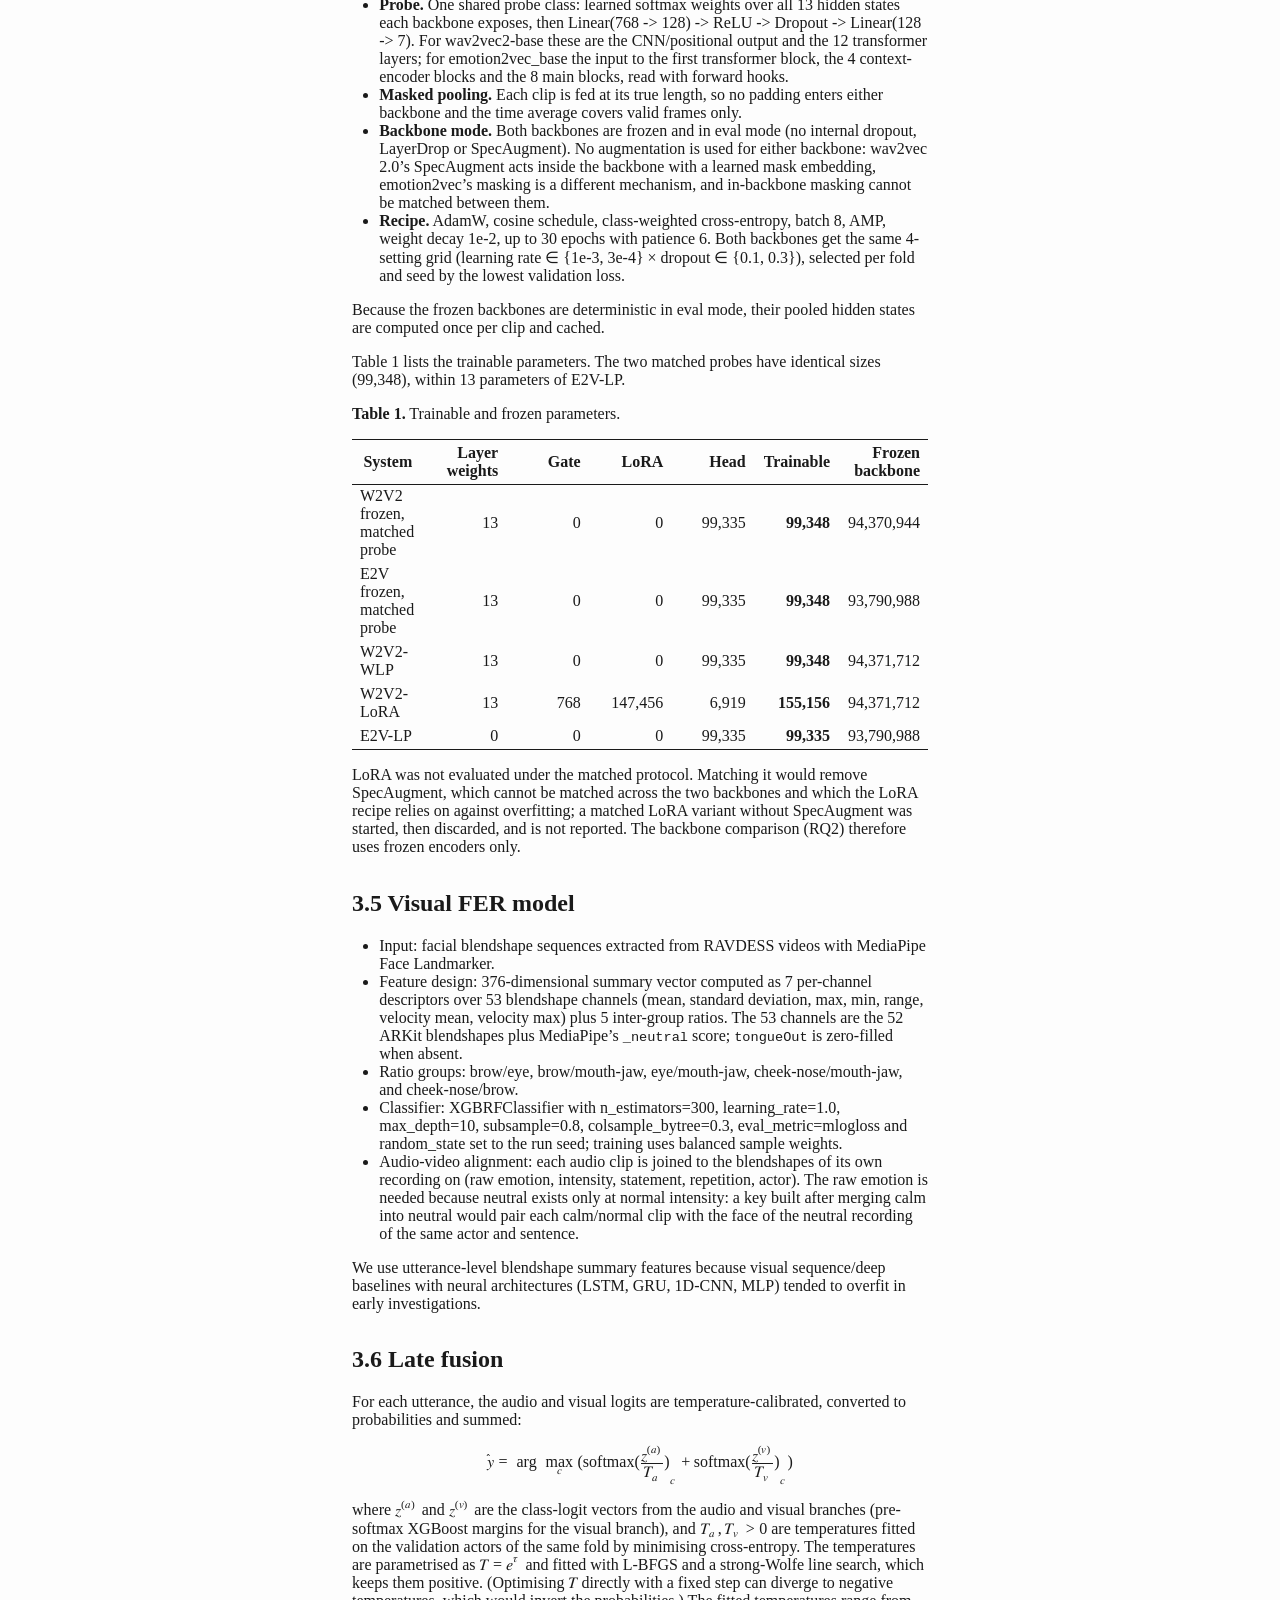
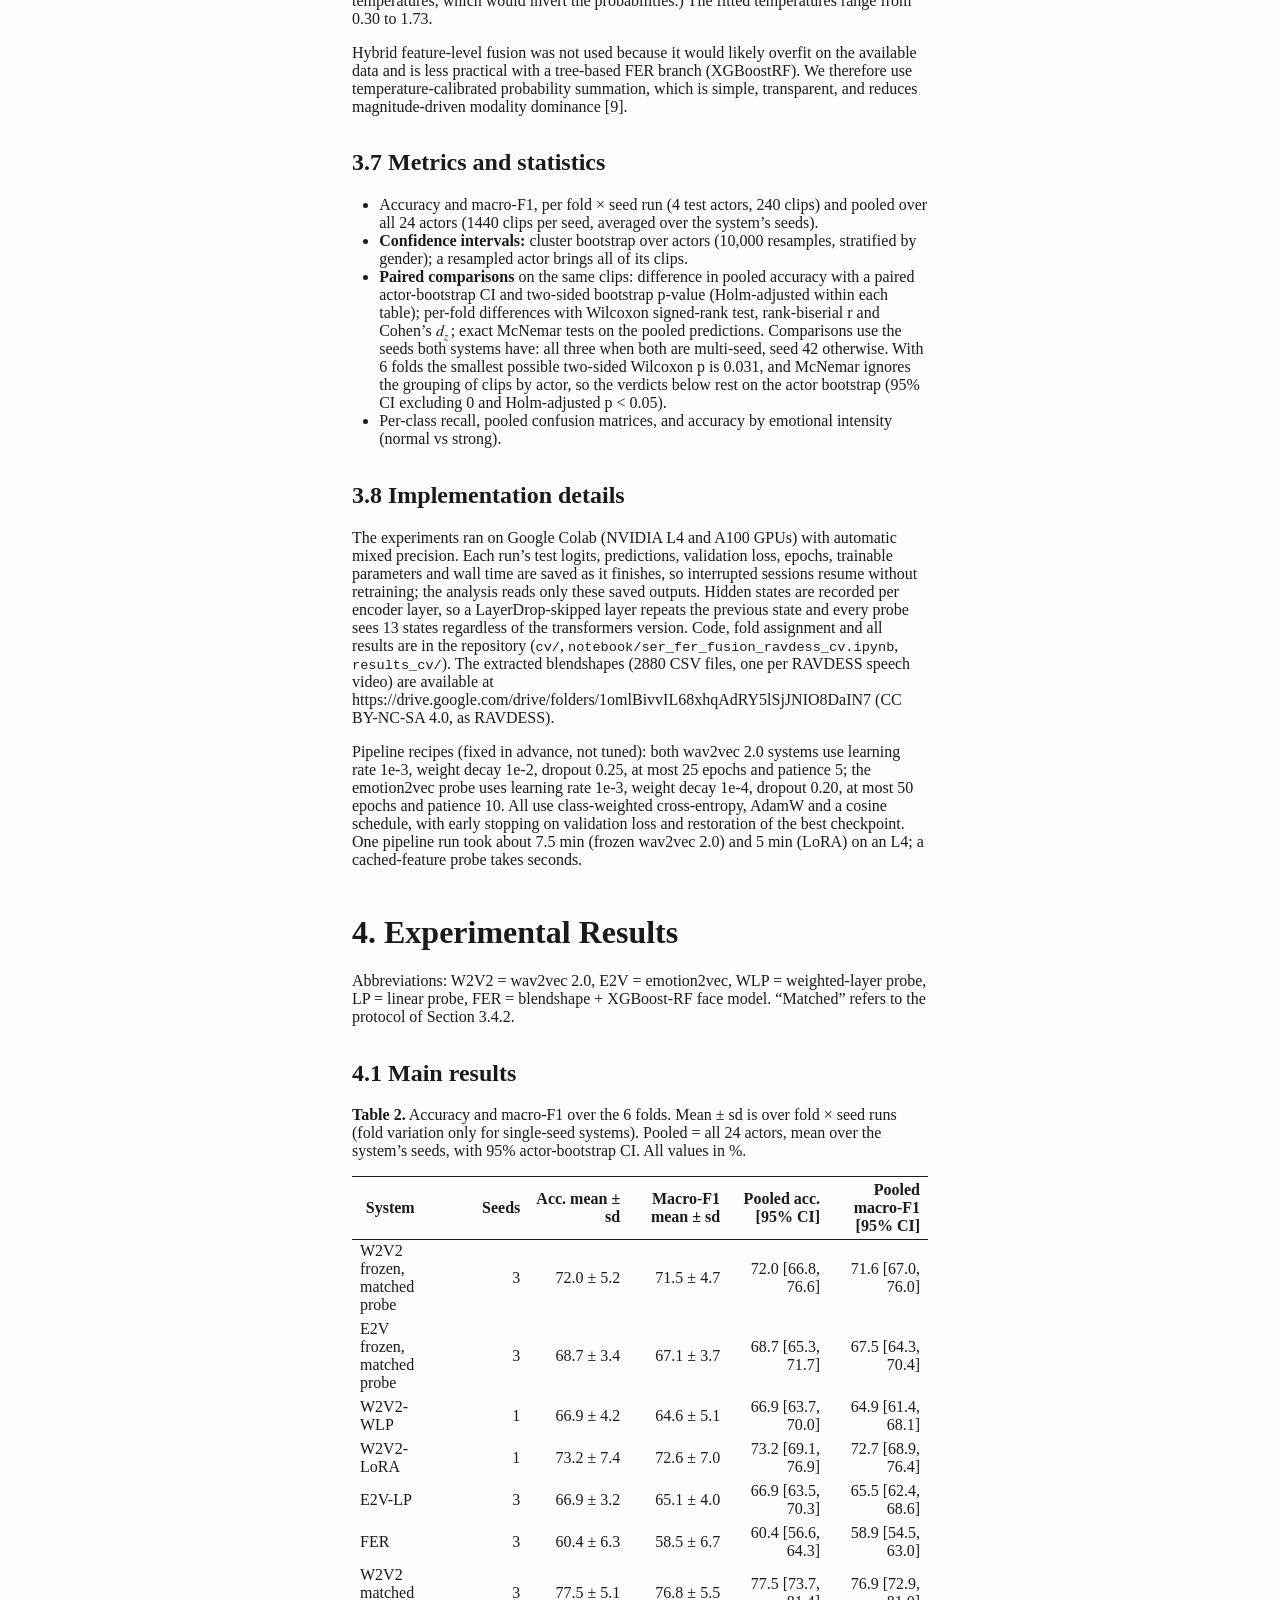
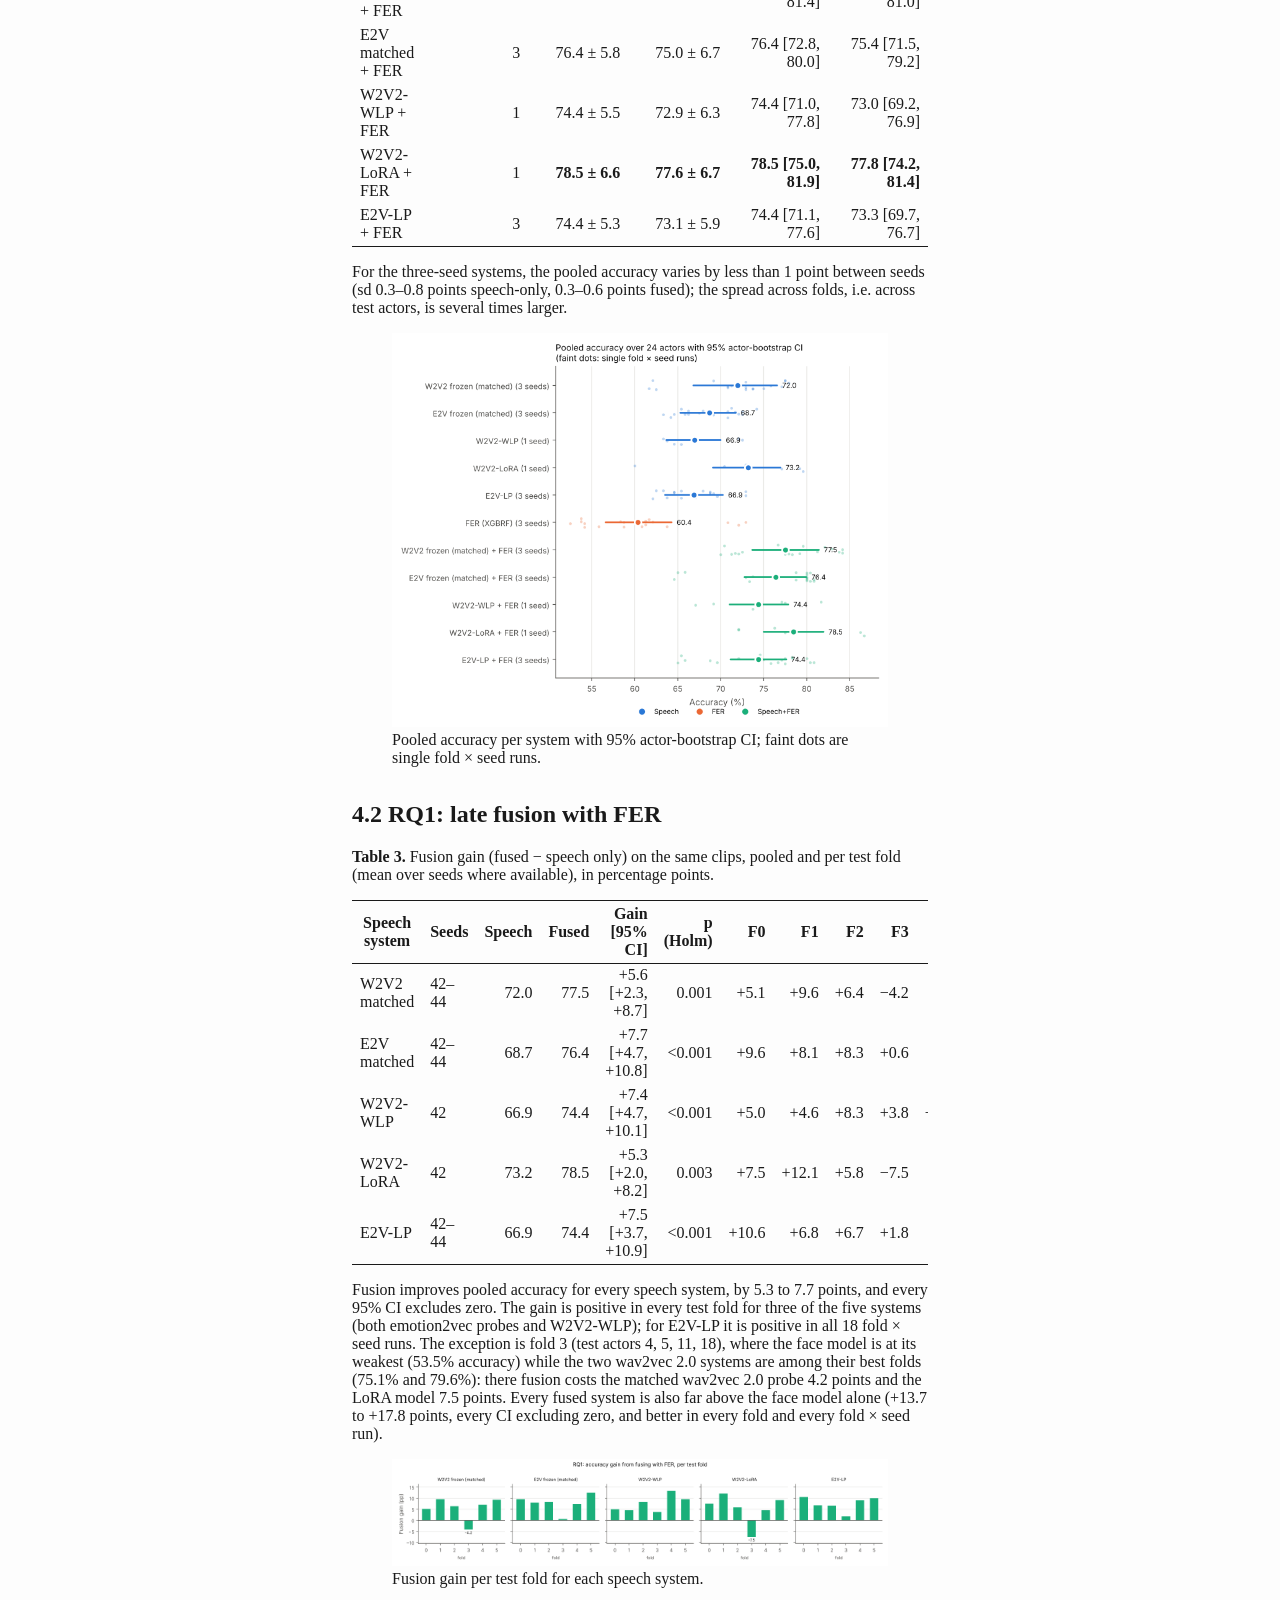
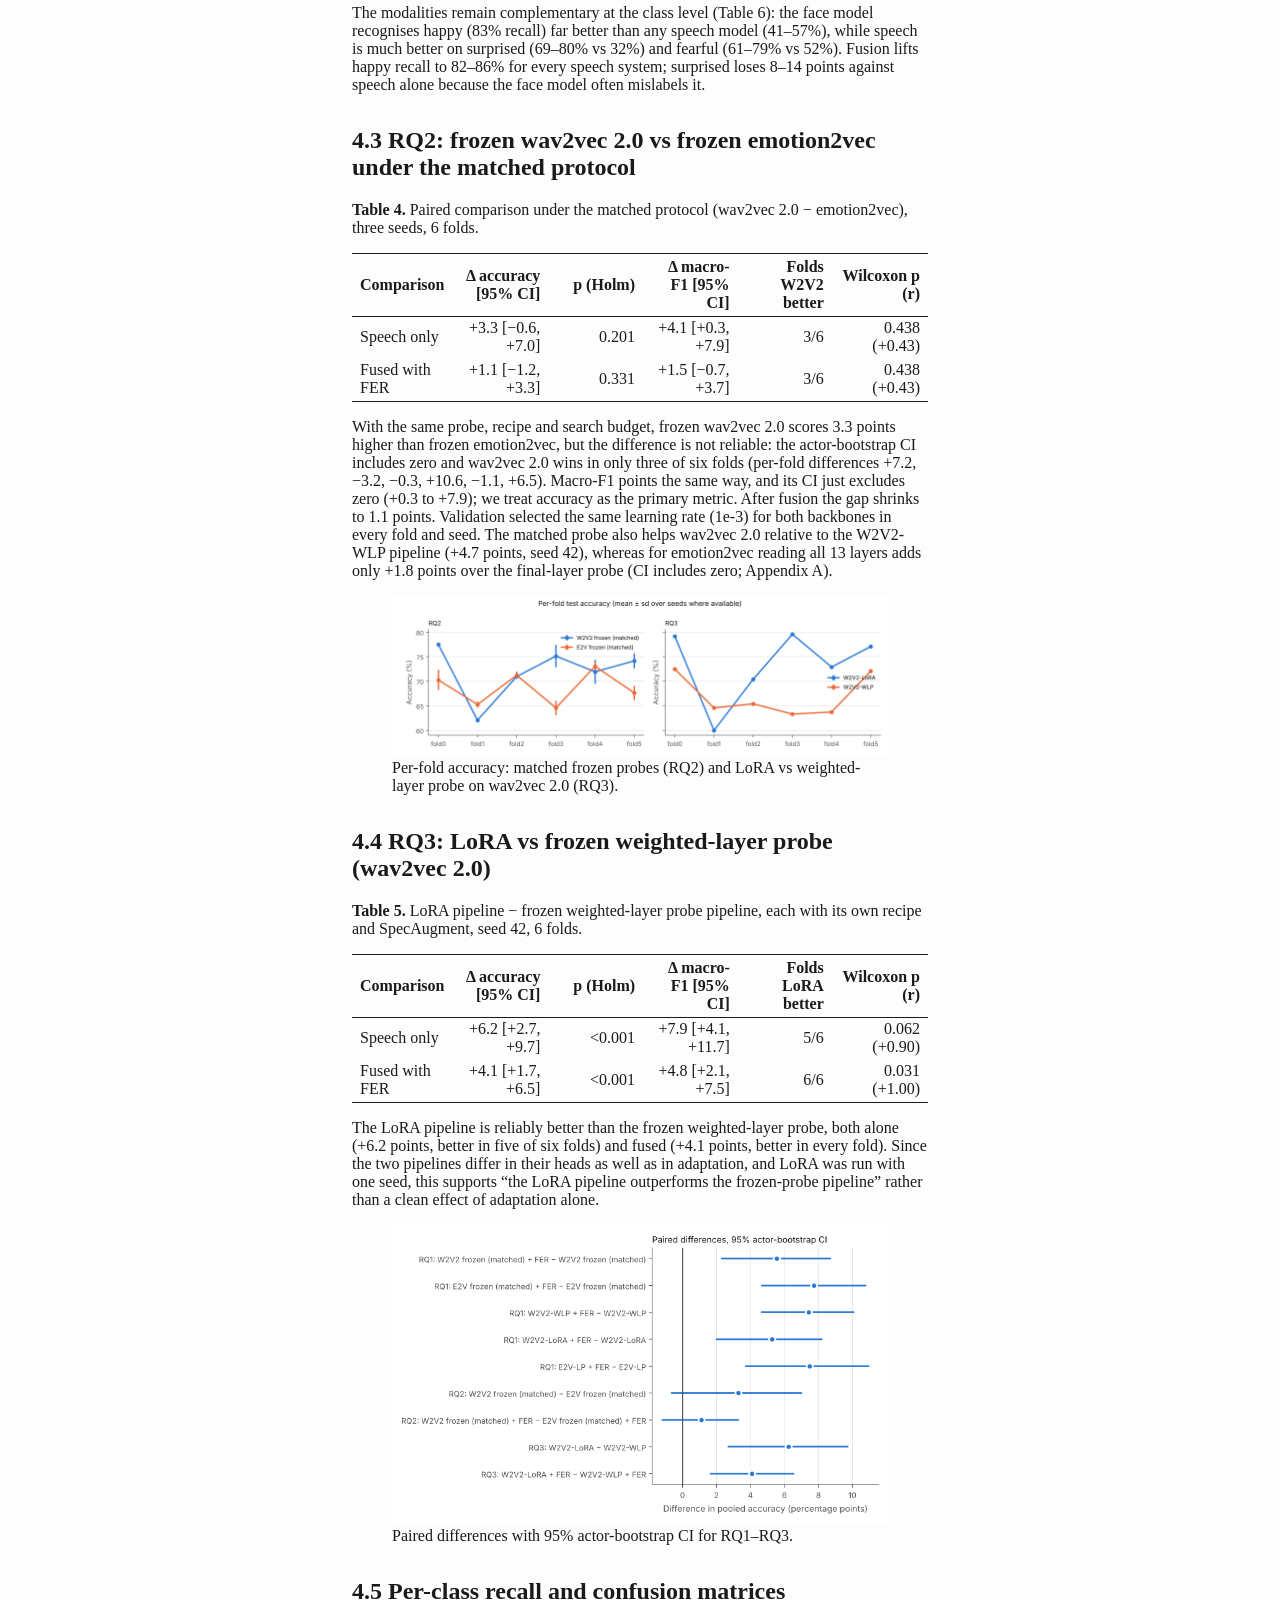
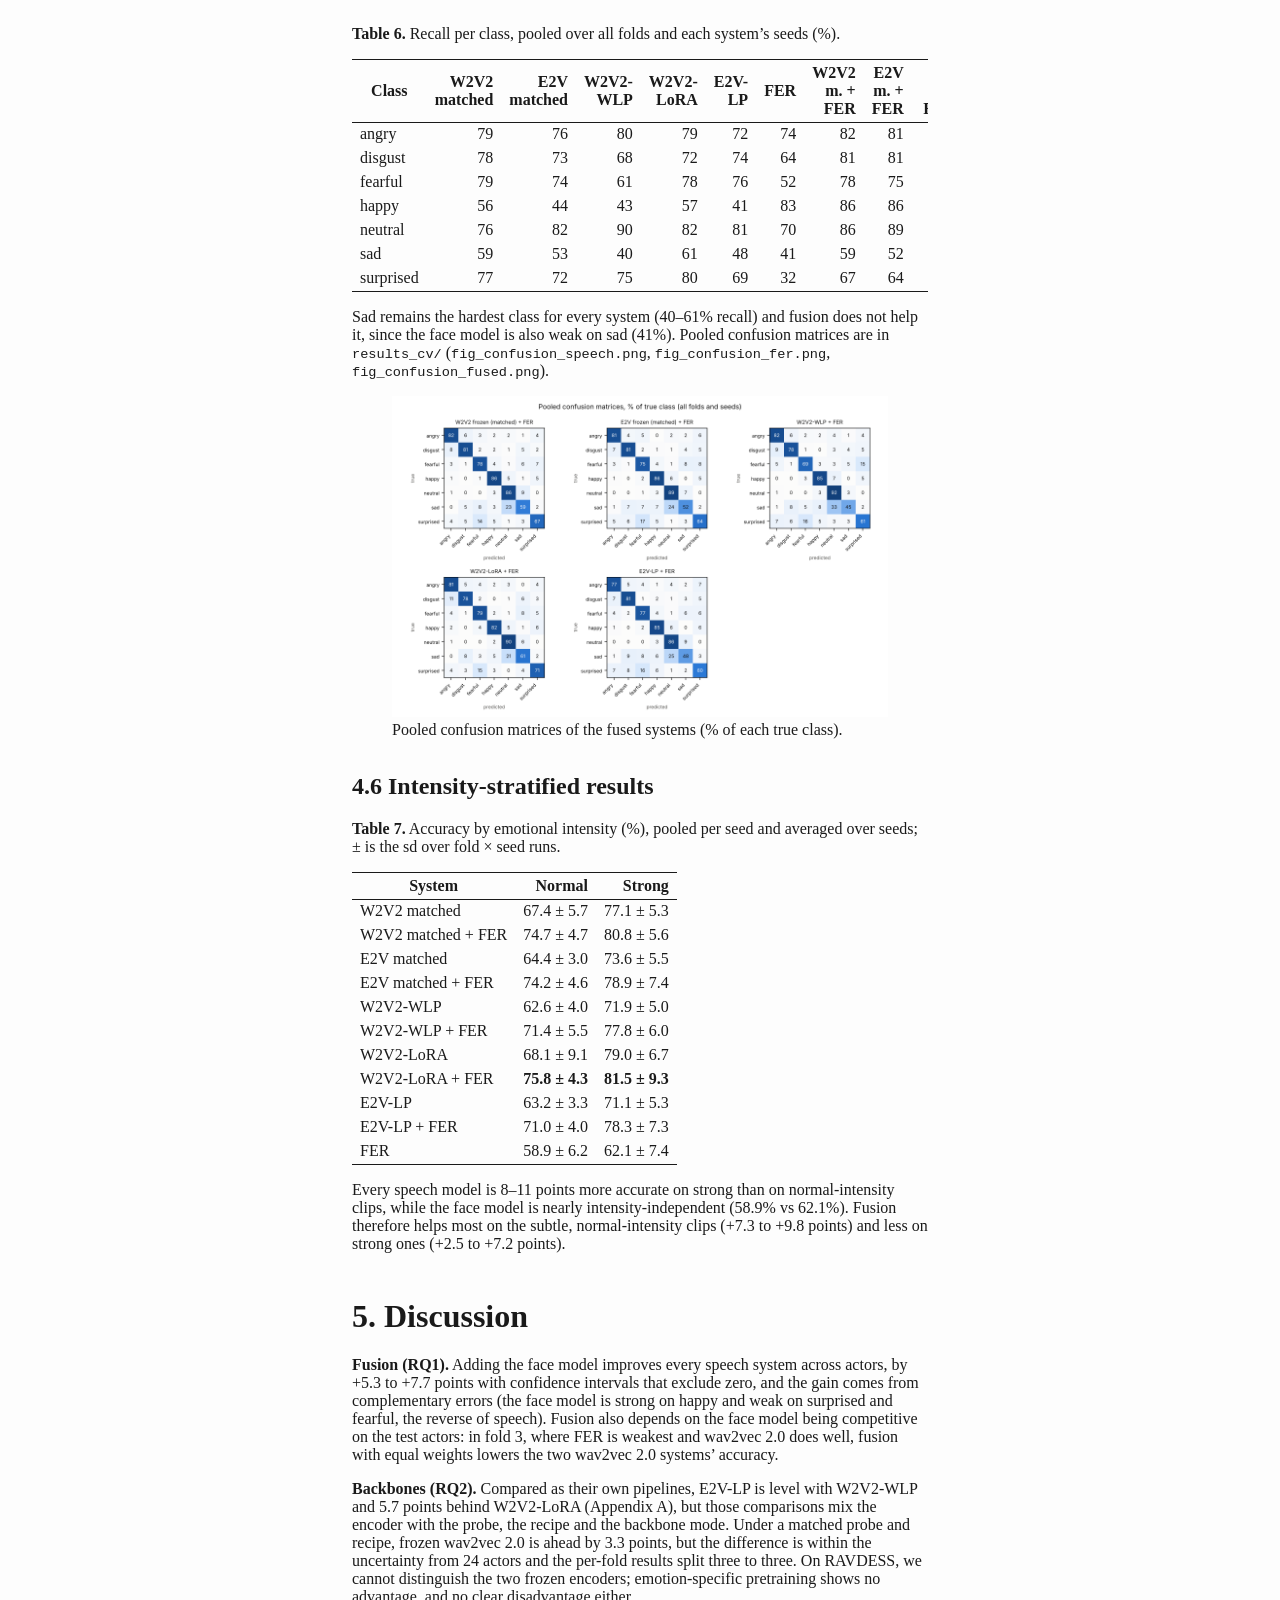
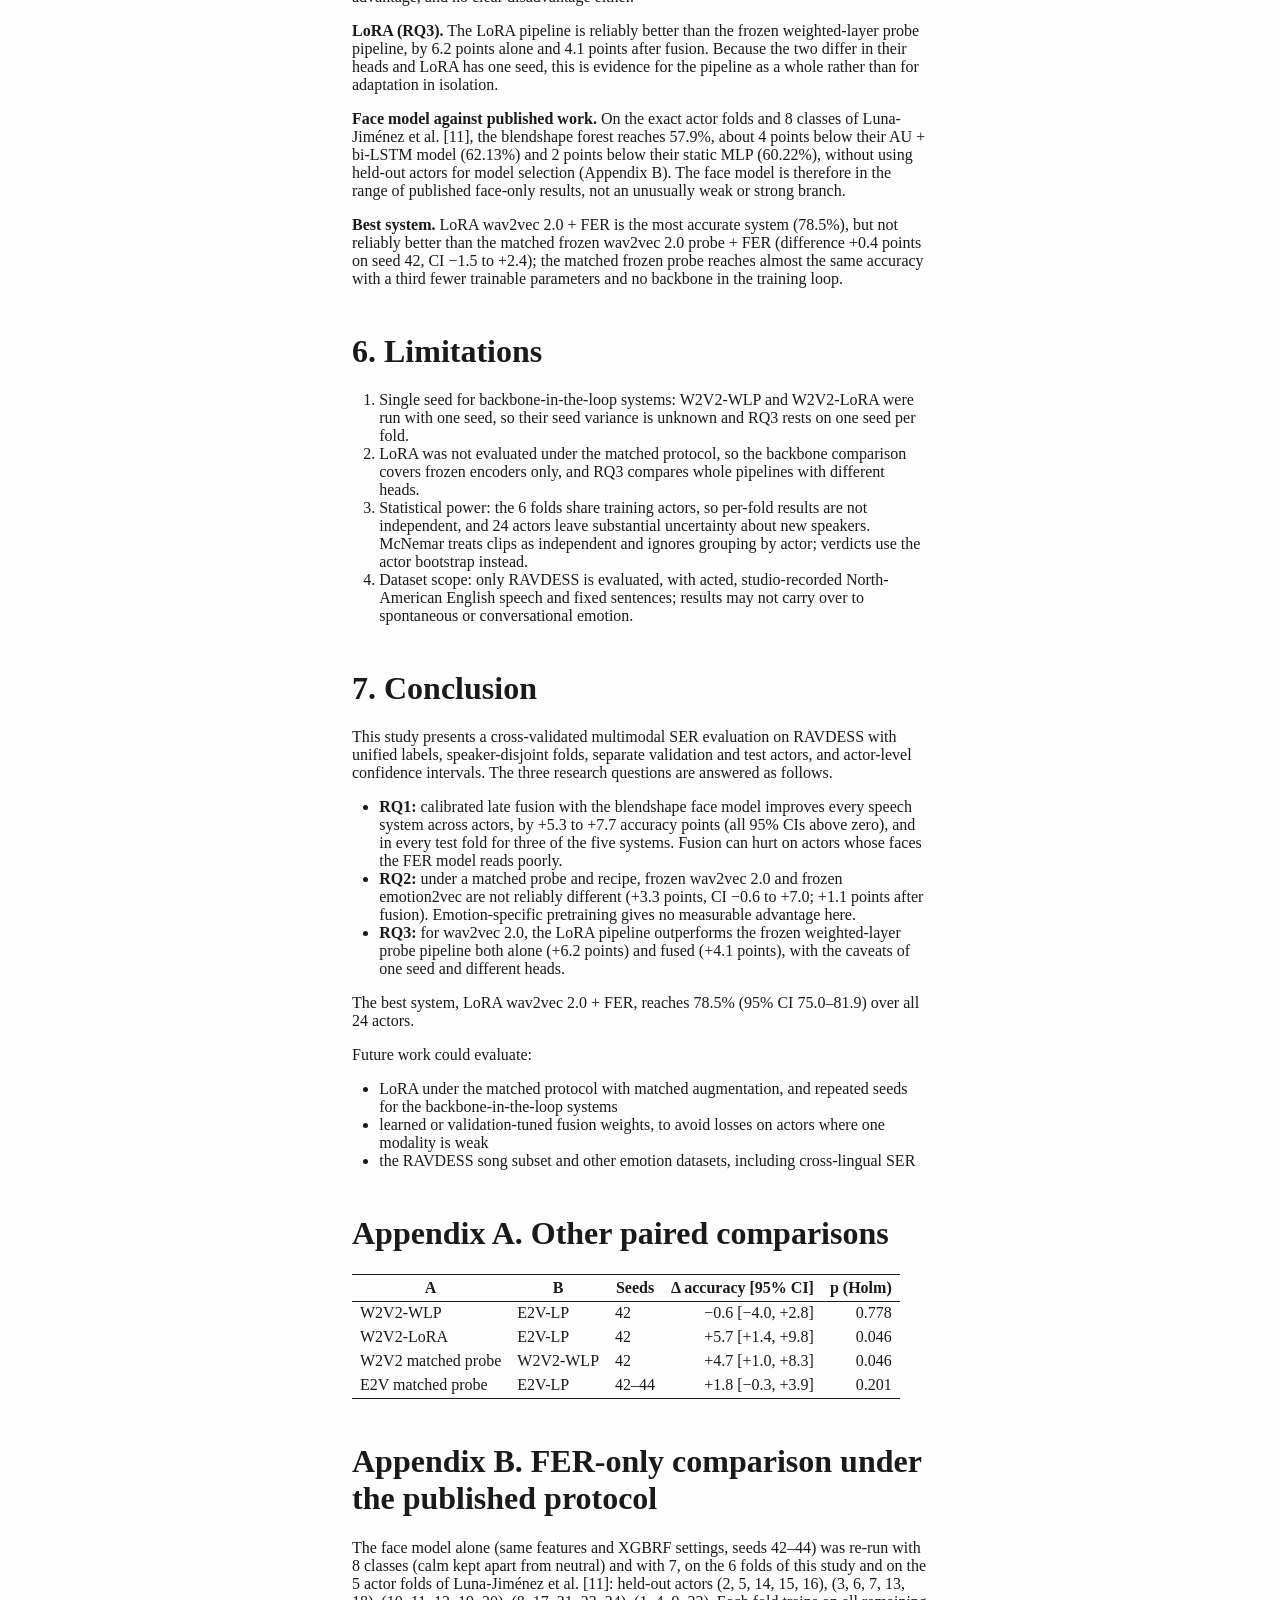
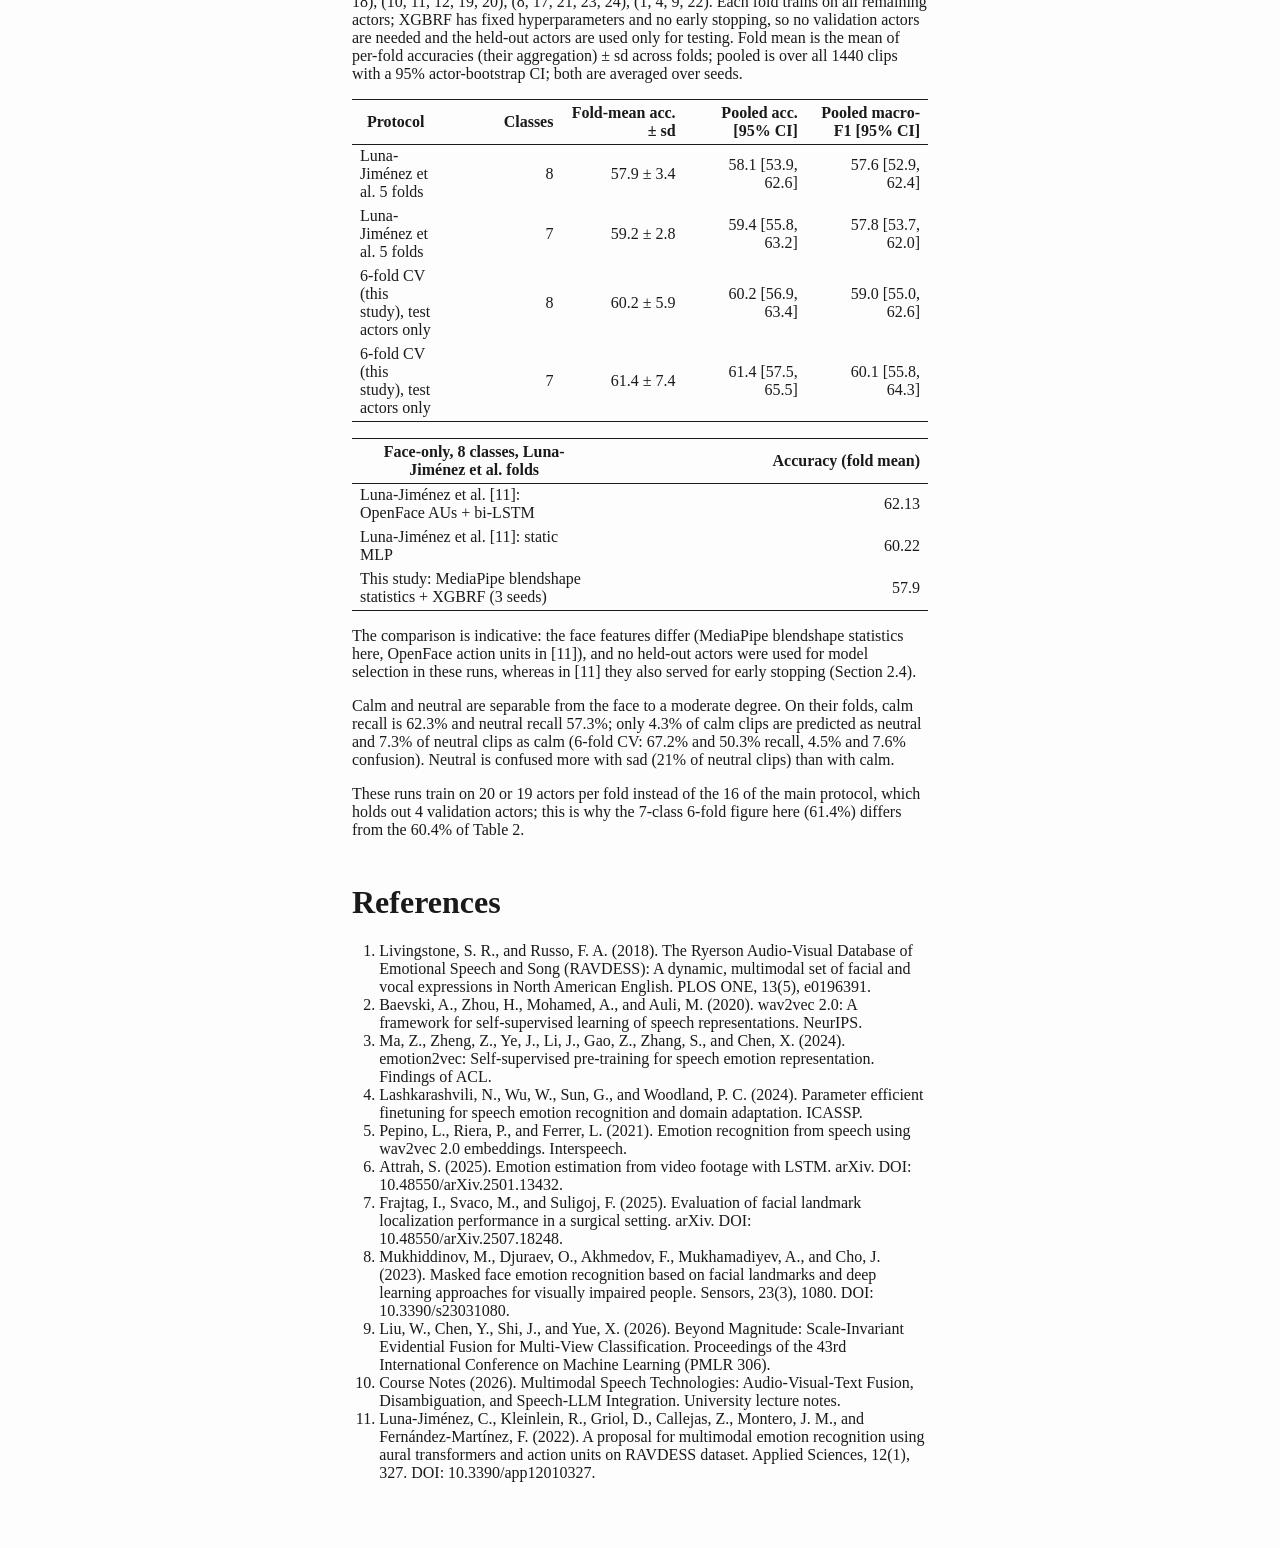
==== commit fa56d720: "Initial commit - project showcase" ====
--- a/report/index.html
+++ b/report/index.html
@@ -60,10 +60,6 @@
     img {
       max-width: 100%;
     }
-    svg {
-      height: auto;
-      max-width: 100%;
-    }
     h1, h2, h3, h4, h5, h6 {
       margin-top: 1.4em;
     }
@@ -107,8 +103,8 @@
      overflow: visible;
     }
     hr {
+      background-color: #1a1a1a;
       border: none;
-      border-top: 1px solid #1a1a1a;
       height: 1px;
       margin: 1em 0;
     }
@@ -184,23 +180,27 @@
 embedding spaces. It also serves as a candidate task for the application
 of multimodal models, as human emotion recognition is inherently
 multimodal.</p>
-<p>Using the RAVDESS dataset as a benchmark, we evaluate the
-effectiveness of self-supervised encoders, comparing a general SFM
-(wav2vec 2.0) with an emotion-specialised SSL model (emotion2vec). We
-also evaluate the effectiveness of late fusion (temperature-calibrated
-sum fusion) with a facial emotion recognition (FER) modality.</p>
-<p>This project addresses three primary research questions on the
-performance of ER on RAVDESS:</p>
+<p>Using the RAVDESS dataset as a benchmark, we evaluate
+temperature-calibrated late fusion of self-supervised speech encoders
+with a facial emotion recognition (FER) model built on MediaPipe
+blendshapes, and compare a general SFM (wav2vec 2.0) with an
+emotion-specialised SSL model (emotion2vec).</p>
+<p>Every system is evaluated with <strong>6-fold actor-wise
+cross-validation</strong>, so that every actor is tested exactly once by
+models that never saw them, with 95% confidence intervals from an
+actor-level bootstrap. The two speech encoders are compared both within
+their own pipelines and under a <strong>matched probe and training
+recipe</strong>.</p>
+<p>This project addresses three research questions:</p>
 <ol type="1">
-<li>Under matched data splits and labels, how does frozen wav2vec 2.0
-compare to LoRA-adapted wav2vec 2.0?</li>
-<li>How does an emotion2vec linear probe compare to general
-wav2vec-based pipelines?</li>
-<li>Does calibrated late fusion with a visual XGBoostRF FER model
-improve unimodal performance?</li>
+<li><strong>RQ1 (main).</strong> Does temperature-calibrated late fusion
+with the blendshape + XGBoost-RF face model improve SER across
+actors?</li>
+<li><strong>RQ2.</strong> Under a matched probe and recipe, how do
+frozen wav2vec 2.0 and frozen emotion2vec compare?</li>
+<li><strong>RQ3.</strong> For wav2vec 2.0, does LoRA adaptation improve
+over a frozen weighted-layer probe?</li>
 </ol>
-<p>All systems in this study use the same actor-disjoint split, labels,
-and test partition.</p>
 <h1 id="background-and-related-work">2. Background and Related Work</h1>
 <h2 id="ravdess-as-an-evaluation-benchmark">2.1 RAVDESS as an evaluation
 benchmark</h2>
@@ -218,10 +218,10 @@
 question of SER-FER late fusion [1].</li>
 <li>It uses fixed lexical content across emotions, which helps isolate
 affective cues from language variation [1].</li>
-<li>Its original emotion inventory is balanced, which makes it a cleaner
+<li>Its full emotion inventory is balanced, which makes it a cleaner
 benchmark for controlled model comparison [1].</li>
 <li>It is extensively used as an SER evaluation benchmark, which
-supports direct comparison with prior work [1,5].</li>
+supports comparison with prior work [1,5].</li>
 <li>Its size and structure fit actor-disjoint experiments under project
 compute constraints [1,5].</li>
 </ul>
@@ -239,13 +239,13 @@
 give their strongest SER results [5]; the same work also finds that
 emotion cues are distributed across multiple transformer layers rather
 than concentrated at the top, which motivates the layer-weighted pooling
-used in Section 3.5.</p>
+used in Section 3.4.</p>
 <p>In contrast, emotion2vec uses emotion-centered self-supervised
-distillation on ~262h of emotion-labeled speech (IEMOCAP, MELD, MEAD,
-CMU-MOSEI, MSP-Podcast) [3], making it task-aligned by construction. In
-this project, we use the <code>iic/emotion2vec_base</code> checkpoint as
-a frozen backbone and train a lightweight classifier head on top under
-the same split/label protocol used for wav2vec.</p>
+distillation on ~262h of emotional speech (IEMOCAP, MELD, MEAD,
+CMU-MOSEI, MSP-Podcast) [3], making it task-aligned by construction. We
+use the <code>iic/emotion2vec_base</code> checkpoint as a frozen
+backbone, not the emotion2vec+ checkpoints, which are fine-tuned for
+classification with a teacher that has seen RAVDESS.</p>
 <p>LoRA offers a middle path for adapting the general-purpose encoder
 toward the task without the catastrophic forgetting and overfitting
 risked by full fine-tuning on small SER datasets [4].</p>
@@ -260,11 +260,25 @@
 <p>As supported by the Mehrabian 7-38-55 rule, combining modalities
 helps disambiguate cases that are ambiguous in audio alone
 (e.g. laughter vs. scream, sad vs. neutral prosody) [10], which is
-evaluated in section 4.</p>
+evaluated in Section 4.2.</p>
+<h2 id="evaluation-protocols-on-ravdess">2.4 Evaluation protocols on
+RAVDESS</h2>
+<p>RAVDESS has 24 actors, so any single actor-disjoint split tests only
+a handful of speakers and its result depends on which speakers those
+are. Luna-Jiménez et al. [11] evaluated speech and facial-action-unit
+models on RAVDESS with subject-wise 5-fold cross-validation, but with no
+separate test set: the held-out actors of each fold served both for
+early stopping and for reporting, and seeds were not repeated. The
+protocol here keeps validation and test actors separate in every fold,
+so model selection never sees the reported actors, and repeats the
+cheaper systems over three seeds. Numbers from the two protocols are
+therefore not directly comparable; Appendix B runs the face model of
+this study on their exact folds.</p>
 <h1 id="methodology">3. Methodology</h1>
 <h2 id="dataset-and-label-space">3.1 Dataset and label space</h2>
 <ul>
-<li>Dataset: RAVDESS speech subset as loaded from xbgoose/ravdess.</li>
+<li>Dataset: RAVDESS speech subset as loaded from xbgoose/ravdess (1440
+clips, 24 actors).</li>
 <li>Target classes: angry, disgust, fearful, happy, neutral, sad,
 surprised.</li>
 <li>Label normalisation: calm was merged into neutral across all
@@ -282,48 +296,96 @@
 <li>Lastly, the merge has precedent in existing SER work on RAVDESS
 [5].</li>
 </ul>
-<p>However, the merge introduces a mild class imbalance, so
-inverse-frequency class weights are used during training of the
-supervised audio and visual classifiers.</p>
-<h2 id="split-protocol">3.2 Split protocol</h2>
+<p>However, the merge introduces a mild class imbalance (neutral has
+1.5× the clips of every other class), so inverse-frequency class weights
+are used during training of the supervised audio and visual
+classifiers.</p>
+<h2 id="evaluation-protocol-actor-wise-cross-validation">3.2 Evaluation
+protocol: actor-wise cross-validation</h2>
 <ul>
-<li>Split type: actor-disjoint.</li>
-<li>Actor allocation: 16 train, 4 validation, 4 test.</li>
-<li>Sample counts: 960 train, 240 validation, 240 test.</li>
-<li>Random seed: 42.</li>
-<li>Class ratios balanced across splits.</li>
+<li><strong>Folds.</strong> Six folds of four test actors each, every
+fold 2 male and 2 female (in RAVDESS odd actor ids are male, even are
+female). Fold <em>k</em> validates on the test actors of fold
+<em>k+1</em> (also 2M/2F) and trains on the remaining 16 actors. Every
+actor is tested exactly once and used for validation exactly once. The
+assignment is fixed by a seed (42) and stored in
+<code>results_cv/folds.json</code>.</li>
 </ul>
-<p>Actor-disjoint partitioning avoids speaker leakage, better tests
-generalisation by preventing actor memorisation.</p>
-<p>Data loading follows the split protocol directly: <code>Subset</code>
-datasets are wrapped in PyTorch <code>DataLoader</code>s with
-<code>batch_size=8, shuffle=True</code> for training and
-<code>batch_size=64, shuffle=False</code> for validation/test. The
-training loader is shuffled to reduce order effects during optimisation,
-while validation/test loaders are fixed for deterministic checkpoint
-selection and reporting. For late fusion, audio and blendshape loaders
-are both kept ordered (<code>shuffle=False</code>) so each batch
-contains the same utterances in the same order across modalities,
-guaranteeing 1:1 pairing at fusion time. Blendshape features were
-precomputed offline and stored on Google Drive, then matched back to the
-<code>xbgoose/ravdess</code> Hugging Face split indices using an
-explicit alignment strategy; this prevents cross-split mixing and
-therefore avoids data leakage in the FER and fusion evaluations.</p>
+<table>
+<thead>
+<tr class="header">
+<th>Fold</th>
+<th>Test actors</th>
+<th>Validation actors</th>
+</tr>
+</thead>
+<tbody>
+<tr class="odd">
+<td>0</td>
+<td>1, 12, 15, 24</td>
+<td>6, 10, 13, 19</td>
+</tr>
+<tr class="even">
+<td>1</td>
+<td>6, 10, 13, 19</td>
+<td>7, 16, 20, 23</td>
+</tr>
+<tr class="odd">
+<td>2</td>
+<td>7, 16, 20, 23</td>
+<td>4, 5, 11, 18</td>
+</tr>
+<tr class="even">
+<td>3</td>
+<td>4, 5, 11, 18</td>
+<td>9, 14, 21, 22</td>
+</tr>
+<tr class="odd">
+<td>4</td>
+<td>9, 14, 21, 22</td>
+<td>2, 3, 8, 17</td>
+</tr>
+<tr class="even">
+<td>5</td>
+<td>2, 3, 8, 17</td>
+<td>1, 12, 15, 24</td>
+</tr>
+</tbody>
+</table>
+<ul>
+<li><strong>No leakage.</strong> Checkpoint selection, hyperparameter
+selection and fusion temperatures use the validation actors of the fold
+only.</li>
+<li><strong>Seeds.</strong> Systems that train on cached frozen features
+(the two matched probes and E2V-LP), the FER model and their fusions are
+run with three seeds (42, 43, 44). Systems that need the backbone in the
+training loop (W2V2-WLP, whose backbone runs in train mode, and
+W2V2-LoRA) are run with seed 42 only, so their seed variance is not
+measured. Fusions of a single-seed speech system use the seed-42 FER
+model. Seeds control PyTorch, NumPy, Python, CUDA and the XGBoost
+model.</li>
+</ul>
+<p>Data loading follows the split protocol directly: training batches of
+8 clips are shuffled with a seeded generator, validation and test
+batches are ordered. For late fusion the audio and blendshape outputs
+are matched by clip, and the clip indices and labels of both modalities
+are checked to be identical before fusion.</p>
 <h2 id="audio-preprocessing">3.3 Audio preprocessing</h2>
 <ul>
 <li>Target sample rate: 16 kHz.</li>
-<li>Max duration: 5.27 s (zero-padded or truncated), corresponding to
-the longest duration found in RAVDESS.</li>
+<li>Max duration: 5.27 s, corresponding to the longest clip in
+RAVDESS.</li>
+<li>Pipeline systems (Section 3.4.1): clips are zero-padded to 5.27 s
+and then normalised by the wav2vec2 feature extractor over the whole
+padded array, so the padding becomes a small non-zero constant that
+these probes average over.</li>
+<li>Matched protocol: each clip is normalised (zero mean, unit variance)
+over its own samples and fed at its true length (Section 3.4.2).</li>
 </ul>
-<h2 id="augmentation">3.4 Augmentation</h2>
-<p>For both wav2vec-based models, SpecAugment was injected through the
-backbone configuration with <code>mask_time_prob = 0.05</code>,
-<code>mask_time_length = 15</code>,
-<code>mask_feature_prob = 0.05</code>, and
-<code>mask_feature_length = 12</code>. Time masking is kept small to
-avoid removing short prosodic cues that could be important for emotion
-discrimination.</p>
-<h2 id="audio-models">3.5 Audio models</h2>
+<h2 id="audio-models">3.4 Audio models</h2>
+<h3 id="pipeline-systems">3.4.1 Pipeline systems</h3>
+<p>Three speech systems, each with its own head and a fixed training
+recipe (Section 3.8):</p>
 <table>
 <colgroup>
 <col style="width: 33%" />
@@ -331,295 +393,1010 @@
 <col style="width: 33%" />
 </colgroup>
 <thead>
-<tr>
+<tr class="header">
 <th>Model</th>
 <th>Backbone</th>
 <th>Adaptation strategy</th>
 </tr>
 </thead>
 <tbody>
-<tr>
-<td>wav2vec2 weighted-layer linear probe</td>
+<tr class="odd">
+<td>wav2vec2 weighted-layer linear probe (W2V2-WLP)</td>
 <td>wav2vec2-base</td>
 <td>Backbone frozen; all 13 hidden states are softmax-weighted, then
-passed through Linear(hidden_size -&gt; 128) + ReLU + Dropout(0.25),
-mean-pooled over time, and classified with Linear(128 -&gt; 7) [5]</td>
-</tr>
-<tr>
-<td>LoRA-adapted wav2vec 2.0</td>
+passed through Linear(768 -&gt; 128) + ReLU + Dropout(0.25), mean-pooled
+over time, and classified with Linear(128 -&gt; 7) [5]</td>
+</tr>
+<tr class="even">
+<td>LoRA-adapted wav2vec 2.0 (W2V2-LoRA)</td>
 <td>wav2vec2-base</td>
-<td>LoRA adapters on attention projections (<code>q_proj</code>,
-<code>v_proj</code>) with rank r=4, alpha=4, dropout=0.25, and bias
-disabled; the same softmax-weighted 13-layer pooling is used, followed
-by a sigmoid feature gate, LayerNorm(hidden_size), and
-Linear(hidden_size -&gt; 7) [4]</td>
-</tr>
-<tr>
-<td>emotion2vec linear probe</td>
+<td>LoRA adapters on <code>q_proj</code> and <code>v_proj</code> with r
+= 4, alpha = 4, dropout 0.25, bias disabled; the same softmax-weighted
+13-layer pooling, followed by a sigmoid feature gate, LayerNorm(768) and
+Linear(768 -&gt; 7) [4]</td>
+</tr>
+<tr class="odd">
+<td>emotion2vec linear probe (E2V-LP)</td>
 <td>iic/emotion2vec_base</td>
-<td>Backbone frozen; pooled embedding (hidden size 768) -&gt; Linear(768
+<td>Backbone frozen; final-layer output mean-pooled -&gt; Linear(768
 -&gt; 128) + ReLU + Dropout(0.20) + Linear(128 -&gt; 7)</td>
 </tr>
 </tbody>
 </table>
-<p>For the wav2vec-based models, the layer weights are learned over all
-13 hidden-state tensors produced by wav2vec2-base: the CNN
-feature-extractor output plus the 12 transformer layers, following
-Pepino et al. [5], followed by softmax normalisation. The wav2vec2
-weighted-layer linear probe keeps a small 128-dimensional projection
-head to stay lightweight. The LoRA branch keeps the same layer weighting
-but adds a feature gate and a direct hidden-size classifier so the
-effect of backbone adaptation is isolated from changes in downstream
-capacity.</p>
-<p>The LoRA setting is intentionally conservative: r=4 gives each
-adapted projection only four update directions, which acts as a
-regulariser on the small training set, and lora_alpha=4 keeps the
-effective scaling at 1.0. The layer-weighting and feature-gating ideas
-are taken from the PEFT paper [4], but we keep the downstream classifier
-intentionally simple, for computational efficiency and also so the
-comparison reflects the effect of the backbone adaptation rather than a
-larger prediction head.</p>
-<p>For emotion2vec, we keep the backbone frozen and train a lightweight
-classifier head on pooled utterance-level embeddings (hidden size
-768):</p>
-<pre><code>self.head = nn.Sequential(
-   nn.Linear(hidden_size, 128),
-   nn.ReLU(),
-   nn.Dropout(dropout_prob),
-   nn.Linear(128, num_classes)
-)</code></pre>
-<p>Unlike the wav2vec 2.0 models, this branch uses no hidden-layer
-weighting.</p>
-<h2 id="visual-fer-model">3.6 Visual FER model</h2>
+<p>The LoRA hyperparameters follow Lashkarashvili et al. [4] and were
+fixed a priori, not tuned: r = 4 gives each adapted projection four
+update directions, which acts as a regulariser on the small training
+set, and alpha = 4 keeps the effective scaling at 1.0. The LoRA head
+differs from the frozen probe’s head, so W2V2-LoRA vs W2V2-WLP compares
+two pipelines rather than isolating the effect of adaptation.</p>
+<p>The W2V2-WLP backbone is frozen but kept in train mode, so its
+dropout, LayerDrop and SpecAugment stay active during training. The
+E2V-LP backbone runs in eval mode with no padding mask; its final-layer
+output, averaged over all frames of the padded input, is deterministic
+and is therefore computed once and cached.</p>
+<p>For both wav2vec 2.0 systems, SpecAugment was injected through the
+backbone configuration with <code>mask_time_prob = 0.05</code>,
+<code>mask_time_length = 15</code>,
+<code>mask_feature_prob = 0.05</code>, and
+<code>mask_feature_length = 12</code>. Time masking is kept small to
+avoid removing short prosodic cues that could be important for emotion
+discrimination.</p>
+<h3 id="matched-protocol-for-the-backbone-comparison-rq2">3.4.2 Matched
+protocol for the backbone comparison (RQ2)</h3>
+<p>The pipeline systems differ in more than the encoder: the wav2vec 2.0
+probe reads all 13 hidden states while the emotion2vec probe reads only
+the last layer, the heads are arranged differently, the training recipes
+differ, and the wav2vec 2.0 backbone runs in train mode while
+emotion2vec runs in eval mode. To compare the encoders fairly, both are
+frozen and trained with an identical probe and recipe:</p>
 <ul>
-<li><p>Input: facial blendshape sequences extracted from RAVDESS
-videos.</p></li>
-<li><p>Feature design: 376-dimensional summary vector computed as 7
+<li><strong>Probe.</strong> One shared probe class: learned softmax
+weights over all 13 hidden states each backbone exposes, then Linear(768
+-&gt; 128) -&gt; ReLU -&gt; Dropout -&gt; Linear(128 -&gt; 7). For
+wav2vec2-base these are the CNN/positional output and the 12 transformer
+layers; for emotion2vec_base the input to the first transformer block,
+the 4 context-encoder blocks and the 8 main blocks, read with forward
+hooks.</li>
+<li><strong>Masked pooling.</strong> Each clip is fed at its true
+length, so no padding enters either backbone and the time average covers
+valid frames only.</li>
+<li><strong>Backbone mode.</strong> Both backbones are frozen and in
+eval mode (no internal dropout, LayerDrop or SpecAugment). No
+augmentation is used for either backbone: wav2vec 2.0’s SpecAugment acts
+inside the backbone with a learned mask embedding, emotion2vec’s masking
+is a different mechanism, and in-backbone masking cannot be matched
+between them.</li>
+<li><strong>Recipe.</strong> AdamW, cosine schedule, class-weighted
+cross-entropy, batch 8, AMP, weight decay 1e-2, up to 30 epochs with
+patience 6. Both backbones get the same 4-setting grid (learning rate ∈
+{1e-3, 3e-4} × dropout ∈ {0.1, 0.3}), selected per fold and seed by the
+lowest validation loss.</li>
+</ul>
+<p>Because the frozen backbones are deterministic in eval mode, their
+pooled hidden states are computed once per clip and cached.</p>
+<p>Table 1 lists the trainable parameters. The two matched probes have
+identical sizes (99,348), within 13 parameters of E2V-LP.</p>
+<p><strong>Table 1.</strong> Trainable and frozen parameters.</p>
+<table>
+<colgroup>
+<col style="width: 11%" />
+<col style="width: 14%" />
+<col style="width: 14%" />
+<col style="width: 14%" />
+<col style="width: 14%" />
+<col style="width: 14%" />
+<col style="width: 14%" />
+</colgroup>
+<thead>
+<tr class="header">
+<th>System</th>
+<th style="text-align: right;">Layer weights</th>
+<th style="text-align: right;">Gate</th>
+<th style="text-align: right;">LoRA</th>
+<th style="text-align: right;">Head</th>
+<th style="text-align: right;"><strong>Trainable</strong></th>
+<th style="text-align: right;">Frozen backbone</th>
+</tr>
+</thead>
+<tbody>
+<tr class="odd">
+<td>W2V2 frozen, matched probe</td>
+<td style="text-align: right;">13</td>
+<td style="text-align: right;">0</td>
+<td style="text-align: right;">0</td>
+<td style="text-align: right;">99,335</td>
+<td style="text-align: right;"><strong>99,348</strong></td>
+<td style="text-align: right;">94,370,944</td>
+</tr>
+<tr class="even">
+<td>E2V frozen, matched probe</td>
+<td style="text-align: right;">13</td>
+<td style="text-align: right;">0</td>
+<td style="text-align: right;">0</td>
+<td style="text-align: right;">99,335</td>
+<td style="text-align: right;"><strong>99,348</strong></td>
+<td style="text-align: right;">93,790,988</td>
+</tr>
+<tr class="odd">
+<td>W2V2-WLP</td>
+<td style="text-align: right;">13</td>
+<td style="text-align: right;">0</td>
+<td style="text-align: right;">0</td>
+<td style="text-align: right;">99,335</td>
+<td style="text-align: right;"><strong>99,348</strong></td>
+<td style="text-align: right;">94,371,712</td>
+</tr>
+<tr class="even">
+<td>W2V2-LoRA</td>
+<td style="text-align: right;">13</td>
+<td style="text-align: right;">768</td>
+<td style="text-align: right;">147,456</td>
+<td style="text-align: right;">6,919</td>
+<td style="text-align: right;"><strong>155,156</strong></td>
+<td style="text-align: right;">94,371,712</td>
+</tr>
+<tr class="odd">
+<td>E2V-LP</td>
+<td style="text-align: right;">0</td>
+<td style="text-align: right;">0</td>
+<td style="text-align: right;">0</td>
+<td style="text-align: right;">99,335</td>
+<td style="text-align: right;"><strong>99,335</strong></td>
+<td style="text-align: right;">93,790,988</td>
+</tr>
+</tbody>
+</table>
+<p>LoRA was not evaluated under the matched protocol. Matching it would
+remove SpecAugment, which cannot be matched across the two backbones and
+which the LoRA recipe relies on against overfitting; a matched LoRA
+variant without SpecAugment was started, then discarded, and is not
+reported. The backbone comparison (RQ2) therefore uses frozen encoders
+only.</p>
+<h2 id="visual-fer-model">3.5 Visual FER model</h2>
+<ul>
+<li>Input: facial blendshape sequences extracted from RAVDESS videos
+with MediaPipe Face Landmarker.</li>
+<li>Feature design: 376-dimensional summary vector computed as 7
 per-channel descriptors over 53 blendshape channels (mean, standard
 deviation, max, min, range, velocity mean, velocity max) plus 5
 inter-group ratios. The 53 channels are the 52 ARKit blendshapes plus
 MediaPipe’s <code>_neutral</code> score; <code>tongueOut</code> is
-zero-filled when absent.</p></li>
-<li><p>Ratio groups: brow/eye, brow/mouth-jaw, eye/mouth-jaw,
-cheek-nose/mouth-jaw, and cheek-nose/brow.</p></li>
-<li><p>Classifier: XGBRFClassifier with n_estimators=300,
+zero-filled when absent.</li>
+<li>Ratio groups: brow/eye, brow/mouth-jaw, eye/mouth-jaw,
+cheek-nose/mouth-jaw, and cheek-nose/brow.</li>
+<li>Classifier: XGBRFClassifier with n_estimators=300,
 learning_rate=1.0, max_depth=10, subsample=0.8, colsample_bytree=0.3,
-random_state=42, and eval_metric=mlogloss; training uses balanced sample
-weights.</p></li>
-<li><p>We use utterance-level blendshape summary features because visual
+eval_metric=mlogloss and random_state set to the run seed; training uses
+balanced sample weights.</li>
+<li>Audio-video alignment: each audio clip is joined to the blendshapes
+of its own recording on (raw emotion, intensity, statement, repetition,
+actor). The raw emotion is needed because neutral exists only at normal
+intensity: a key built after merging calm into neutral would pair each
+calm/normal clip with the face of the neutral recording of the same
+actor and sentence.</li>
+</ul>
+<p>We use utterance-level blendshape summary features because visual
 sequence/deep baselines with neural architectures (LSTM, GRU, 1D-CNN,
-MLP) tended to overfit in early investigations.</p></li>
-</ul>
-<h2 id="late-fusion">3.7 Late fusion</h2>
+MLP) tended to overfit in early investigations.</p>
+<h2 id="late-fusion">3.6 Late fusion</h2>
 <p>For each utterance, the audio and visual logits are
 temperature-calibrated, converted to probabilities and summed:</p>
-<p><math display="block" xmlns="http://www.w3.org/1998/Math/MathML"><semantics><mrow><mover><mi>y</mi><mo accent="true">̂</mo></mover><mo>=</mo><mrow><mi>arg</mi><mo>&#8289;</mo></mrow><munder><mi>max</mi><mi>c</mi></munder><mrow><mo stretchy="true" form="prefix">(</mo><mrow><mi mathvariant="normal">s</mi><mi mathvariant="normal">o</mi><mi mathvariant="normal">f</mi><mi mathvariant="normal">t</mi><mi mathvariant="normal">m</mi><mi mathvariant="normal">a</mi><mi mathvariant="normal">x</mi></mrow><msub><mrow><mo stretchy="true" form="prefix">(</mo><mfrac><msup><mi>z</mi><mrow><mo stretchy="false" form="prefix">(</mo><mi>a</mi><mo stretchy="false" form="postfix">)</mo></mrow></msup><msub><mi>T</mi><mi>a</mi></msub></mfrac><mo stretchy="true" form="postfix">)</mo></mrow><mi>c</mi></msub><mo>+</mo><mrow><mi mathvariant="normal">s</mi><mi mathvariant="normal">o</mi><mi mathvariant="normal">f</mi><mi mathvariant="normal">t</mi><mi mathvariant="normal">m</mi><mi mathvariant="normal">a</mi><mi mathvariant="normal">x</mi></mrow><msub><mrow><mo stretchy="true" form="prefix">(</mo><mfrac><msup><mi>z</mi><mrow><mo stretchy="false" form="prefix">(</mo><mi>v</mi><mo stretchy="false" form="postfix">)</mo></mrow></msup><msub><mi>T</mi><mi>v</mi></msub></mfrac><mo stretchy="true" form="postfix">)</mo></mrow><mi>c</mi></msub><mo stretchy="true" form="postfix">)</mo></mrow></mrow><annotation encoding="application/x-tex">
+<p><math display="block" xmlns="http://www.w3.org/1998/Math/MathML"><semantics><mrow><mover><mi>y</mi><mo accent="true">̂</mo></mover><mo>=</mo><mo>arg</mo><munder><mo>max</mo><mi>c</mi></munder><mrow><mo stretchy="true" form="prefix">(</mo><mrow><mi mathvariant="normal">s</mi><mi mathvariant="normal">o</mi><mi mathvariant="normal">f</mi><mi mathvariant="normal">t</mi><mi mathvariant="normal">m</mi><mi mathvariant="normal">a</mi><mi mathvariant="normal">x</mi></mrow><msub><mrow><mo stretchy="true" form="prefix">(</mo><mfrac><msup><mi>z</mi><mrow><mo stretchy="true" form="prefix">(</mo><mi>a</mi><mo stretchy="true" form="postfix">)</mo></mrow></msup><msub><mi>T</mi><mi>a</mi></msub></mfrac><mo stretchy="true" form="postfix">)</mo></mrow><mi>c</mi></msub><mo>+</mo><mrow><mi mathvariant="normal">s</mi><mi mathvariant="normal">o</mi><mi mathvariant="normal">f</mi><mi mathvariant="normal">t</mi><mi mathvariant="normal">m</mi><mi mathvariant="normal">a</mi><mi mathvariant="normal">x</mi></mrow><msub><mrow><mo stretchy="true" form="prefix">(</mo><mfrac><msup><mi>z</mi><mrow><mo stretchy="true" form="prefix">(</mo><mi>v</mi><mo stretchy="true" form="postfix">)</mo></mrow></msup><msub><mi>T</mi><mi>v</mi></msub></mfrac><mo stretchy="true" form="postfix">)</mo></mrow><mi>c</mi></msub><mo stretchy="true" form="postfix">)</mo></mrow></mrow><annotation encoding="application/x-tex">
 \hat{y} = \arg\max_c \left( \mathrm{softmax}\left(\frac{z^{(a)}}{T_a}\right)_c + \mathrm{softmax}\left(\frac{z^{(v)}}{T_v}\right)_c \right)
 </annotation></semantics></math></p>
 <p>where
-<math display="inline" xmlns="http://www.w3.org/1998/Math/MathML"><semantics><msup><mi>z</mi><mrow><mo stretchy="false" form="prefix">(</mo><mi>a</mi><mo stretchy="false" form="postfix">)</mo></mrow></msup><annotation encoding="application/x-tex">z^{(a)}</annotation></semantics></math>
+<math display="inline" xmlns="http://www.w3.org/1998/Math/MathML"><semantics><msup><mi>z</mi><mrow><mo stretchy="true" form="prefix">(</mo><mi>a</mi><mo stretchy="true" form="postfix">)</mo></mrow></msup><annotation encoding="application/x-tex">z^{(a)}</annotation></semantics></math>
 and
-<math display="inline" xmlns="http://www.w3.org/1998/Math/MathML"><semantics><msup><mi>z</mi><mrow><mo stretchy="false" form="prefix">(</mo><mi>v</mi><mo stretchy="false" form="postfix">)</mo></mrow></msup><annotation encoding="application/x-tex">z^{(v)}</annotation></semantics></math>
-are the class-logit vectors from the audio and visual branches, and
+<math display="inline" xmlns="http://www.w3.org/1998/Math/MathML"><semantics><msup><mi>z</mi><mrow><mo stretchy="true" form="prefix">(</mo><mi>v</mi><mo stretchy="true" form="postfix">)</mo></mrow></msup><annotation encoding="application/x-tex">z^{(v)}</annotation></semantics></math>
+are the class-logit vectors from the audio and visual branches
+(pre-softmax XGBoost margins for the visual branch), and
 <math display="inline" xmlns="http://www.w3.org/1998/Math/MathML"><semantics><mrow><msub><mi>T</mi><mi>a</mi></msub><mo>,</mo><msub><mi>T</mi><mi>v</mi></msub><mo>&gt;</mo><mn>0</mn></mrow><annotation encoding="application/x-tex">T_a, T_v &gt; 0</annotation></semantics></math>
-are temperatures fitted on validation data by minimising cross-entropy
-with L-BFGS. For the emotion2vec branch, audio logits are taken directly
-from the linear probe head in the shared 7-class label space. Visual
-logits are taken as pre-softmax XGBoost margins. Both branches are
-temperature-calibrated before summation.</p>
+are temperatures fitted on the validation actors of the same fold by
+minimising cross-entropy. The temperatures are parametrised as
+<math display="inline" xmlns="http://www.w3.org/1998/Math/MathML"><semantics><mrow><mi>T</mi><mo>=</mo><msup><mi>e</mi><mi>τ</mi></msup></mrow><annotation encoding="application/x-tex">T = e^{\tau}</annotation></semantics></math>
+and fitted with L-BFGS and a strong-Wolfe line search, which keeps them
+positive. (Optimising
+<math display="inline" xmlns="http://www.w3.org/1998/Math/MathML"><semantics><mi>T</mi><annotation encoding="application/x-tex">T</annotation></semantics></math>
+directly with a fixed step can diverge to negative temperatures, which
+would invert the probabilities.) The fitted temperatures range from 0.30
+to 1.73.</p>
 <p>Hybrid feature-level fusion was not used because it would likely
 overfit on the available data and is less practical with a tree-based
 FER branch (XGBoostRF). We therefore use temperature-calibrated
 probability summation, which is simple, transparent, and reduces
-magnitude-driven modality dominance [9]; calibration is fit on
-validation data and applied to the held-out test set. The same
-validation split is used for unimodal checkpoint selection and fusion
-calibration; note that the unimodal branches are frozen before
-fusion-stage calibration.</p>
-<h2 id="metrics">3.8 Metrics</h2>
+magnitude-driven modality dominance [9].</p>
+<h2 id="metrics-and-statistics">3.7 Metrics and statistics</h2>
 <ul>
-<li>Accuracy.</li>
-<li>Macro-F1.</li>
-<li>Macro-precision and macro-recall.</li>
-<li>Per-class precision, recall, F1 from classification reports.</li>
-<li>Additional intensity-stratified accuracy (normal vs strong) for
-qualitative robustness analysis.</li>
+<li>Accuracy and macro-F1, per fold × seed run (4 test actors, 240
+clips) and pooled over all 24 actors (1440 clips per seed, averaged over
+the system’s seeds).</li>
+<li><strong>Confidence intervals:</strong> cluster bootstrap over actors
+(10,000 resamples, stratified by gender); a resampled actor brings all
+of its clips.</li>
+<li><strong>Paired comparisons</strong> on the same clips: difference in
+pooled accuracy with a paired actor-bootstrap CI and two-sided bootstrap
+p-value (Holm-adjusted within each table); per-fold differences with
+Wilcoxon signed-rank test, rank-biserial r and Cohen’s
+<math display="inline" xmlns="http://www.w3.org/1998/Math/MathML"><semantics><msub><mi>d</mi><mi>z</mi></msub><annotation encoding="application/x-tex">d_z</annotation></semantics></math>;
+exact McNemar tests on the pooled predictions. Comparisons use the seeds
+both systems have: all three when both are multi-seed, seed 42
+otherwise. With 6 folds the smallest possible two-sided Wilcoxon p is
+0.031, and McNemar ignores the grouping of clips by actor, so the
+verdicts below rest on the actor bootstrap (95% CI excluding 0 and
+Holm-adjusted p &lt; 0.05).</li>
+<li>Per-class recall, pooled confusion matrices, and accuracy by
+emotional intensity (normal vs strong).</li>
 </ul>
-<h2 id="implementation-details">3.9 Implementation details</h2>
-<p>Detailed implementation settings and exact hyperparameters are
-provided in the accompanying experiment notebook (.ipynb). Automatic
-mixed precision (AMP) was used during training for all three audio
-models to improve efficiency. Training used early stopping with
-patience, and the best validation checkpoint was saved and restored for
-test evaluation; the checkpoints are also available on Google Drive.</p>
-<p>For both supervised wav2vec audio runs (weighted-layer linear probe
-and LoRA wav2vec2), the training hyperparameters were: learning rate
-1e-3, weight decay 1e-2, dropout 0.25, maximum epochs 25, early-stopping
-patience 5, and class weighting enabled.</p>
-<p>For both supervised wav2vec audio runs, the training objective was
-class-weighted cross-entropy loss (PyTorch <code>CrossEntropyLoss</code>
-with inverse-frequency class weights).</p>
-<p>Both runs used the AdamW optimiser with a CosineAnnealingLR
-scheduler.</p>
-<p>For the emotion2vec linear probe, we used the same optimiser/loss
-family but a separate schedule to accommodate slower convergence:
-learning rate 1e-3, weight decay 1e-4, dropout 0.20, maximum epochs 50,
-early-stopping patience 10, and class weighting enabled.</p>
+<h2 id="implementation-details">3.8 Implementation details</h2>
+<p>The experiments ran on Google Colab (NVIDIA L4 and A100 GPUs) with
+automatic mixed precision. Each run’s test logits, predictions,
+validation loss, epochs, trainable parameters and wall time are saved as
+it finishes, so interrupted sessions resume without retraining; the
+analysis reads only these saved outputs. Hidden states are recorded per
+encoder layer, so a LayerDrop-skipped layer repeats the previous state
+and every probe sees 13 states regardless of the transformers version.
+Code, fold assignment and all results are in the repository
+(<code>cv/</code>,
+<code>notebook/ser_fer_fusion_ravdess_cv.ipynb</code>,
+<code>results_cv/</code>). The extracted blendshapes (2880 CSV files,
+one per RAVDESS speech video) are available at
+https://drive.google.com/drive/folders/1omlBivvIL68xhqAdRY5lSjJNIO8DaIN7
+(CC BY-NC-SA 4.0, as RAVDESS).</p>
+<p>Pipeline recipes (fixed in advance, not tuned): both wav2vec 2.0
+systems use learning rate 1e-3, weight decay 1e-2, dropout 0.25, at most
+25 epochs and patience 5; the emotion2vec probe uses learning rate 1e-3,
+weight decay 1e-4, dropout 0.20, at most 50 epochs and patience 10. All
+use class-weighted cross-entropy, AdamW and a cosine schedule, with
+early stopping on validation loss and restoration of the best
+checkpoint. One pipeline run took about 7.5 min (frozen wav2vec 2.0) and
+5 min (LoRA) on an L4; a cached-feature probe takes seconds.</p>
 <h1 id="experimental-results">4. Experimental Results</h1>
-<h2 id="weighted-f1-comparison-chart">4.1.1 Weighted-F1 comparison
-chart</h2>
-<p>Figure 1 visualises weighted-F1 across all evaluated systems.</p>
+<p>Abbreviations: W2V2 = wav2vec 2.0, E2V = emotion2vec, WLP =
+weighted-layer probe, LP = linear probe, FER = blendshape + XGBoost-RF
+face model. “Matched” refers to the protocol of Section 3.4.2.</p>
+<h2 id="main-results">4.1 Main results</h2>
+<p><strong>Table 2.</strong> Accuracy and macro-F1 over the 6 folds.
+Mean ± sd is over fold × seed runs (fold variation only for single-seed
+systems). Pooled = all 24 actors, mean over the system’s seeds, with 95%
+actor-bootstrap CI. All values in %.</p>
+<table>
+<colgroup>
+<col style="width: 13%" />
+<col style="width: 17%" />
+<col style="width: 17%" />
+<col style="width: 17%" />
+<col style="width: 17%" />
+<col style="width: 17%" />
+</colgroup>
+<thead>
+<tr class="header">
+<th>System</th>
+<th style="text-align: right;">Seeds</th>
+<th style="text-align: right;">Acc. mean ± sd</th>
+<th style="text-align: right;">Macro-F1 mean ± sd</th>
+<th style="text-align: right;">Pooled acc. [95% CI]</th>
+<th style="text-align: right;">Pooled macro-F1 [95% CI]</th>
+</tr>
+</thead>
+<tbody>
+<tr class="odd">
+<td>W2V2 frozen, matched probe</td>
+<td style="text-align: right;">3</td>
+<td style="text-align: right;">72.0 ± 5.2</td>
+<td style="text-align: right;">71.5 ± 4.7</td>
+<td style="text-align: right;">72.0 [66.8, 76.6]</td>
+<td style="text-align: right;">71.6 [67.0, 76.0]</td>
+</tr>
+<tr class="even">
+<td>E2V frozen, matched probe</td>
+<td style="text-align: right;">3</td>
+<td style="text-align: right;">68.7 ± 3.4</td>
+<td style="text-align: right;">67.1 ± 3.7</td>
+<td style="text-align: right;">68.7 [65.3, 71.7]</td>
+<td style="text-align: right;">67.5 [64.3, 70.4]</td>
+</tr>
+<tr class="odd">
+<td>W2V2-WLP</td>
+<td style="text-align: right;">1</td>
+<td style="text-align: right;">66.9 ± 4.2</td>
+<td style="text-align: right;">64.6 ± 5.1</td>
+<td style="text-align: right;">66.9 [63.7, 70.0]</td>
+<td style="text-align: right;">64.9 [61.4, 68.1]</td>
+</tr>
+<tr class="even">
+<td>W2V2-LoRA</td>
+<td style="text-align: right;">1</td>
+<td style="text-align: right;">73.2 ± 7.4</td>
+<td style="text-align: right;">72.6 ± 7.0</td>
+<td style="text-align: right;">73.2 [69.1, 76.9]</td>
+<td style="text-align: right;">72.7 [68.9, 76.4]</td>
+</tr>
+<tr class="odd">
+<td>E2V-LP</td>
+<td style="text-align: right;">3</td>
+<td style="text-align: right;">66.9 ± 3.2</td>
+<td style="text-align: right;">65.1 ± 4.0</td>
+<td style="text-align: right;">66.9 [63.5, 70.3]</td>
+<td style="text-align: right;">65.5 [62.4, 68.6]</td>
+</tr>
+<tr class="even">
+<td>FER</td>
+<td style="text-align: right;">3</td>
+<td style="text-align: right;">60.4 ± 6.3</td>
+<td style="text-align: right;">58.5 ± 6.7</td>
+<td style="text-align: right;">60.4 [56.6, 64.3]</td>
+<td style="text-align: right;">58.9 [54.5, 63.0]</td>
+</tr>
+<tr class="odd">
+<td>W2V2 matched + FER</td>
+<td style="text-align: right;">3</td>
+<td style="text-align: right;">77.5 ± 5.1</td>
+<td style="text-align: right;">76.8 ± 5.5</td>
+<td style="text-align: right;">77.5 [73.7, 81.4]</td>
+<td style="text-align: right;">76.9 [72.9, 81.0]</td>
+</tr>
+<tr class="even">
+<td>E2V matched + FER</td>
+<td style="text-align: right;">3</td>
+<td style="text-align: right;">76.4 ± 5.8</td>
+<td style="text-align: right;">75.0 ± 6.7</td>
+<td style="text-align: right;">76.4 [72.8, 80.0]</td>
+<td style="text-align: right;">75.4 [71.5, 79.2]</td>
+</tr>
+<tr class="odd">
+<td>W2V2-WLP + FER</td>
+<td style="text-align: right;">1</td>
+<td style="text-align: right;">74.4 ± 5.5</td>
+<td style="text-align: right;">72.9 ± 6.3</td>
+<td style="text-align: right;">74.4 [71.0, 77.8]</td>
+<td style="text-align: right;">73.0 [69.2, 76.9]</td>
+</tr>
+<tr class="even">
+<td>W2V2-LoRA + FER</td>
+<td style="text-align: right;">1</td>
+<td style="text-align: right;"><strong>78.5 ± 6.6</strong></td>
+<td style="text-align: right;"><strong>77.6 ± 6.7</strong></td>
+<td style="text-align: right;"><strong>78.5 [75.0, 81.9]</strong></td>
+<td style="text-align: right;"><strong>77.8 [74.2, 81.4]</strong></td>
+</tr>
+<tr class="odd">
+<td>E2V-LP + FER</td>
+<td style="text-align: right;">3</td>
+<td style="text-align: right;">74.4 ± 5.3</td>
+<td style="text-align: right;">73.1 ± 5.9</td>
+<td style="text-align: right;">74.4 [71.1, 77.6]</td>
+<td style="text-align: right;">73.3 [69.7, 76.7]</td>
+</tr>
+</tbody>
+</table>
+<p>For the three-seed systems, the pooled accuracy varies by less than 1
+point between seeds (sd 0.3–0.8 points speech-only, 0.3–0.6 points
+fused); the spread across folds, i.e. across test actors, is several
+times larger.</p>
 <figure>
-<img src="weighted_f1_chart.png"
-alt="Weighted F1 comparison across models" />
-<figcaption aria-hidden="true">Weighted F1 comparison across
-models</figcaption>
+<img src="figures/fig_accuracy.png"
+alt="Pooled accuracy per system with 95% actor-bootstrap CI; faint dots are single fold × seed runs." />
+<figcaption aria-hidden="true">Pooled accuracy per system with 95%
+actor-bootstrap CI; faint dots are single fold × seed runs.</figcaption>
 </figure>
-<h2 id="main-test-set-comparison">4.1.2 Main test-set comparison</h2>
-<p>Table 1 summarises the reported metrics on the common 240-sample test
-set.</p>
-<p>Abbreviations used in all tables: W2V2-WLP = wav2vec2 weighted-layer
-linear probe, W2V2-LoRA = LoRA wav2vec2, E2V-LP = emotion2vec linear
-probe, FER = XGBoostRF visual branch.</p>
+<h2 id="rq1-late-fusion-with-fer">4.2 RQ1: late fusion with FER</h2>
+<p><strong>Table 3.</strong> Fusion gain (fused − speech only) on the
+same clips, pooled and per test fold (mean over seeds where available),
+in percentage points.</p>
+<table style="width:100%;">
+<colgroup>
+<col style="width: 6%" />
+<col style="width: 6%" />
+<col style="width: 8%" />
+<col style="width: 8%" />
+<col style="width: 8%" />
+<col style="width: 8%" />
+<col style="width: 8%" />
+<col style="width: 8%" />
+<col style="width: 8%" />
+<col style="width: 8%" />
+<col style="width: 8%" />
+<col style="width: 8%" />
+<col style="width: 8%" />
+</colgroup>
+<thead>
+<tr class="header">
+<th>Speech system</th>
+<th>Seeds</th>
+<th style="text-align: right;">Speech</th>
+<th style="text-align: right;">Fused</th>
+<th style="text-align: right;">Gain [95% CI]</th>
+<th style="text-align: right;">p (Holm)</th>
+<th style="text-align: right;">F0</th>
+<th style="text-align: right;">F1</th>
+<th style="text-align: right;">F2</th>
+<th style="text-align: right;">F3</th>
+<th style="text-align: right;">F4</th>
+<th style="text-align: right;">F5</th>
+<th style="text-align: right;">Folds &gt; 0</th>
+</tr>
+</thead>
+<tbody>
+<tr class="odd">
+<td>W2V2 matched</td>
+<td>42–44</td>
+<td style="text-align: right;">72.0</td>
+<td style="text-align: right;">77.5</td>
+<td style="text-align: right;">+5.6 [+2.3, +8.7]</td>
+<td style="text-align: right;">0.001</td>
+<td style="text-align: right;">+5.1</td>
+<td style="text-align: right;">+9.6</td>
+<td style="text-align: right;">+6.4</td>
+<td style="text-align: right;">−4.2</td>
+<td style="text-align: right;">+7.1</td>
+<td style="text-align: right;">+9.3</td>
+<td style="text-align: right;">5/6</td>
+</tr>
+<tr class="even">
+<td>E2V matched</td>
+<td>42–44</td>
+<td style="text-align: right;">68.7</td>
+<td style="text-align: right;">76.4</td>
+<td style="text-align: right;">+7.7 [+4.7, +10.8]</td>
+<td style="text-align: right;">&lt;0.001</td>
+<td style="text-align: right;">+9.6</td>
+<td style="text-align: right;">+8.1</td>
+<td style="text-align: right;">+8.3</td>
+<td style="text-align: right;">+0.6</td>
+<td style="text-align: right;">+7.4</td>
+<td style="text-align: right;">+12.5</td>
+<td style="text-align: right;">6/6</td>
+</tr>
+<tr class="odd">
+<td>W2V2-WLP</td>
+<td>42</td>
+<td style="text-align: right;">66.9</td>
+<td style="text-align: right;">74.4</td>
+<td style="text-align: right;">+7.4 [+4.7, +10.1]</td>
+<td style="text-align: right;">&lt;0.001</td>
+<td style="text-align: right;">+5.0</td>
+<td style="text-align: right;">+4.6</td>
+<td style="text-align: right;">+8.3</td>
+<td style="text-align: right;">+3.8</td>
+<td style="text-align: right;">+13.3</td>
+<td style="text-align: right;">+9.6</td>
+<td style="text-align: right;">6/6</td>
+</tr>
+<tr class="even">
+<td>W2V2-LoRA</td>
+<td>42</td>
+<td style="text-align: right;">73.2</td>
+<td style="text-align: right;">78.5</td>
+<td style="text-align: right;">+5.3 [+2.0, +8.2]</td>
+<td style="text-align: right;">0.003</td>
+<td style="text-align: right;">+7.5</td>
+<td style="text-align: right;">+12.1</td>
+<td style="text-align: right;">+5.8</td>
+<td style="text-align: right;">−7.5</td>
+<td style="text-align: right;">+4.6</td>
+<td style="text-align: right;">+9.2</td>
+<td style="text-align: right;">5/6</td>
+</tr>
+<tr class="odd">
+<td>E2V-LP</td>
+<td>42–44</td>
+<td style="text-align: right;">66.9</td>
+<td style="text-align: right;">74.4</td>
+<td style="text-align: right;">+7.5 [+3.7, +10.9]</td>
+<td style="text-align: right;">&lt;0.001</td>
+<td style="text-align: right;">+10.6</td>
+<td style="text-align: right;">+6.8</td>
+<td style="text-align: right;">+6.7</td>
+<td style="text-align: right;">+1.8</td>
+<td style="text-align: right;">+9.0</td>
+<td style="text-align: right;">+10.0</td>
+<td style="text-align: right;">6/6</td>
+</tr>
+</tbody>
+</table>
+<p>Fusion improves pooled accuracy for every speech system, by 5.3 to
+7.7 points, and every 95% CI excludes zero. The gain is positive in
+every test fold for three of the five systems (both emotion2vec probes
+and W2V2-WLP); for E2V-LP it is positive in all 18 fold × seed runs. The
+exception is fold 3 (test actors 4, 5, 11, 18), where the face model is
+at its weakest (53.5% accuracy) while the two wav2vec 2.0 systems are
+among their best folds (75.1% and 79.6%): there fusion costs the matched
+wav2vec 2.0 probe 4.2 points and the LoRA model 7.5 points. Every fused
+system is also far above the face model alone (+13.7 to +17.8 points,
+every CI excluding zero, and better in every fold and every fold × seed
+run).</p>
+<figure>
+<img src="figures/fig_rq1_fold_gains.png"
+alt="Fusion gain per test fold for each speech system." />
+<figcaption aria-hidden="true">Fusion gain per test fold for each speech
+system.</figcaption>
+</figure>
+<p>The modalities remain complementary at the class level (Table 6): the
+face model recognises happy (83% recall) far better than any speech
+model (41–57%), while speech is much better on surprised (69–80% vs 32%)
+and fearful (61–79% vs 52%). Fusion lifts happy recall to 82–86% for
+every speech system; surprised loses 8–14 points against speech alone
+because the face model often mislabels it.</p>
+<h2
+id="rq2-frozen-wav2vec-2.0-vs-frozen-emotion2vec-under-the-matched-protocol">4.3
+RQ2: frozen wav2vec 2.0 vs frozen emotion2vec under the matched
+protocol</h2>
+<p><strong>Table 4.</strong> Paired comparison under the matched
+protocol (wav2vec 2.0 − emotion2vec), three seeds, 6 folds.</p>
+<table>
+<colgroup>
+<col style="width: 13%" />
+<col style="width: 17%" />
+<col style="width: 17%" />
+<col style="width: 17%" />
+<col style="width: 17%" />
+<col style="width: 17%" />
+</colgroup>
+<thead>
+<tr class="header">
+<th>Comparison</th>
+<th style="text-align: right;">Δ accuracy [95% CI]</th>
+<th style="text-align: right;">p (Holm)</th>
+<th style="text-align: right;">Δ macro-F1 [95% CI]</th>
+<th style="text-align: right;">Folds W2V2 better</th>
+<th style="text-align: right;">Wilcoxon p (r)</th>
+</tr>
+</thead>
+<tbody>
+<tr class="odd">
+<td>Speech only</td>
+<td style="text-align: right;">+3.3 [−0.6, +7.0]</td>
+<td style="text-align: right;">0.201</td>
+<td style="text-align: right;">+4.1 [+0.3, +7.9]</td>
+<td style="text-align: right;">3/6</td>
+<td style="text-align: right;">0.438 (+0.43)</td>
+</tr>
+<tr class="even">
+<td>Fused with FER</td>
+<td style="text-align: right;">+1.1 [−1.2, +3.3]</td>
+<td style="text-align: right;">0.331</td>
+<td style="text-align: right;">+1.5 [−0.7, +3.7]</td>
+<td style="text-align: right;">3/6</td>
+<td style="text-align: right;">0.438 (+0.43)</td>
+</tr>
+</tbody>
+</table>
+<p>With the same probe, recipe and search budget, frozen wav2vec 2.0
+scores 3.3 points higher than frozen emotion2vec, but the difference is
+not reliable: the actor-bootstrap CI includes zero and wav2vec 2.0 wins
+in only three of six folds (per-fold differences +7.2, −3.2, −0.3,
++10.6, −1.1, +6.5). Macro-F1 points the same way, and its CI just
+excludes zero (+0.3 to +7.9); we treat accuracy as the primary metric.
+After fusion the gap shrinks to 1.1 points. Validation selected the same
+learning rate (1e-3) for both backbones in every fold and seed. The
+matched probe also helps wav2vec 2.0 relative to the W2V2-WLP pipeline
+(+4.7 points, seed 42), whereas for emotion2vec reading all 13 layers
+adds only +1.8 points over the final-layer probe (CI includes zero;
+Appendix A).</p>
+<figure>
+<img src="figures/fig_rq2_rq3_per_fold.png"
+alt="Per-fold accuracy: matched frozen probes (RQ2) and LoRA vs weighted-layer probe on wav2vec 2.0 (RQ3)." />
+<figcaption aria-hidden="true">Per-fold accuracy: matched frozen probes
+(RQ2) and LoRA vs weighted-layer probe on wav2vec 2.0
+(RQ3).</figcaption>
+</figure>
+<h2 id="rq3-lora-vs-frozen-weighted-layer-probe-wav2vec-2.0">4.4 RQ3:
+LoRA vs frozen weighted-layer probe (wav2vec 2.0)</h2>
+<p><strong>Table 5.</strong> LoRA pipeline − frozen weighted-layer probe
+pipeline, each with its own recipe and SpecAugment, seed 42, 6
+folds.</p>
+<table>
+<colgroup>
+<col style="width: 13%" />
+<col style="width: 17%" />
+<col style="width: 17%" />
+<col style="width: 17%" />
+<col style="width: 17%" />
+<col style="width: 17%" />
+</colgroup>
+<thead>
+<tr class="header">
+<th>Comparison</th>
+<th style="text-align: right;">Δ accuracy [95% CI]</th>
+<th style="text-align: right;">p (Holm)</th>
+<th style="text-align: right;">Δ macro-F1 [95% CI]</th>
+<th style="text-align: right;">Folds LoRA better</th>
+<th style="text-align: right;">Wilcoxon p (r)</th>
+</tr>
+</thead>
+<tbody>
+<tr class="odd">
+<td>Speech only</td>
+<td style="text-align: right;">+6.2 [+2.7, +9.7]</td>
+<td style="text-align: right;">&lt;0.001</td>
+<td style="text-align: right;">+7.9 [+4.1, +11.7]</td>
+<td style="text-align: right;">5/6</td>
+<td style="text-align: right;">0.062 (+0.90)</td>
+</tr>
+<tr class="even">
+<td>Fused with FER</td>
+<td style="text-align: right;">+4.1 [+1.7, +6.5]</td>
+<td style="text-align: right;">&lt;0.001</td>
+<td style="text-align: right;">+4.8 [+2.1, +7.5]</td>
+<td style="text-align: right;">6/6</td>
+<td style="text-align: right;">0.031 (+1.00)</td>
+</tr>
+</tbody>
+</table>
+<p>The LoRA pipeline is reliably better than the frozen weighted-layer
+probe, both alone (+6.2 points, better in five of six folds) and fused
+(+4.1 points, better in every fold). Since the two pipelines differ in
+their heads as well as in adaptation, and LoRA was run with one seed,
+this supports “the LoRA pipeline outperforms the frozen-probe pipeline”
+rather than a clean effect of adaptation alone.</p>
+<figure>
+<img src="figures/fig_paired_differences.png"
+alt="Paired differences with 95% actor-bootstrap CI for RQ1–RQ3." />
+<figcaption aria-hidden="true">Paired differences with 95%
+actor-bootstrap CI for RQ1–RQ3.</figcaption>
+</figure>
+<h2 id="per-class-recall-and-confusion-matrices">4.5 Per-class recall
+and confusion matrices</h2>
+<p><strong>Table 6.</strong> Recall per class, pooled over all folds and
+each system’s seeds (%).</p>
+<table>
+<colgroup>
+<col style="width: 6%" />
+<col style="width: 8%" />
+<col style="width: 8%" />
+<col style="width: 8%" />
+<col style="width: 8%" />
+<col style="width: 8%" />
+<col style="width: 8%" />
+<col style="width: 8%" />
+<col style="width: 8%" />
+<col style="width: 8%" />
+<col style="width: 8%" />
+<col style="width: 8%" />
+</colgroup>
+<thead>
+<tr class="header">
+<th>Class</th>
+<th style="text-align: right;">W2V2 matched</th>
+<th style="text-align: right;">E2V matched</th>
+<th style="text-align: right;">W2V2-WLP</th>
+<th style="text-align: right;">W2V2-LoRA</th>
+<th style="text-align: right;">E2V-LP</th>
+<th style="text-align: right;">FER</th>
+<th style="text-align: right;">W2V2 m. + FER</th>
+<th style="text-align: right;">E2V m. + FER</th>
+<th style="text-align: right;">WLP + FER</th>
+<th style="text-align: right;">LoRA + FER</th>
+<th style="text-align: right;">E2V-LP + FER</th>
+</tr>
+</thead>
+<tbody>
+<tr class="odd">
+<td>angry</td>
+<td style="text-align: right;">79</td>
+<td style="text-align: right;">76</td>
+<td style="text-align: right;">80</td>
+<td style="text-align: right;">79</td>
+<td style="text-align: right;">72</td>
+<td style="text-align: right;">74</td>
+<td style="text-align: right;">82</td>
+<td style="text-align: right;">81</td>
+<td style="text-align: right;">82</td>
+<td style="text-align: right;">81</td>
+<td style="text-align: right;">77</td>
+</tr>
+<tr class="even">
+<td>disgust</td>
+<td style="text-align: right;">78</td>
+<td style="text-align: right;">73</td>
+<td style="text-align: right;">68</td>
+<td style="text-align: right;">72</td>
+<td style="text-align: right;">74</td>
+<td style="text-align: right;">64</td>
+<td style="text-align: right;">81</td>
+<td style="text-align: right;">81</td>
+<td style="text-align: right;">78</td>
+<td style="text-align: right;">78</td>
+<td style="text-align: right;">81</td>
+</tr>
+<tr class="odd">
+<td>fearful</td>
+<td style="text-align: right;">79</td>
+<td style="text-align: right;">74</td>
+<td style="text-align: right;">61</td>
+<td style="text-align: right;">78</td>
+<td style="text-align: right;">76</td>
+<td style="text-align: right;">52</td>
+<td style="text-align: right;">78</td>
+<td style="text-align: right;">75</td>
+<td style="text-align: right;">69</td>
+<td style="text-align: right;">79</td>
+<td style="text-align: right;">77</td>
+</tr>
+<tr class="even">
+<td>happy</td>
+<td style="text-align: right;">56</td>
+<td style="text-align: right;">44</td>
+<td style="text-align: right;">43</td>
+<td style="text-align: right;">57</td>
+<td style="text-align: right;">41</td>
+<td style="text-align: right;">83</td>
+<td style="text-align: right;">86</td>
+<td style="text-align: right;">86</td>
+<td style="text-align: right;">85</td>
+<td style="text-align: right;">82</td>
+<td style="text-align: right;">85</td>
+</tr>
+<tr class="odd">
+<td>neutral</td>
+<td style="text-align: right;">76</td>
+<td style="text-align: right;">82</td>
+<td style="text-align: right;">90</td>
+<td style="text-align: right;">82</td>
+<td style="text-align: right;">81</td>
+<td style="text-align: right;">70</td>
+<td style="text-align: right;">86</td>
+<td style="text-align: right;">89</td>
+<td style="text-align: right;">92</td>
+<td style="text-align: right;">90</td>
+<td style="text-align: right;">86</td>
+</tr>
+<tr class="even">
+<td>sad</td>
+<td style="text-align: right;">59</td>
+<td style="text-align: right;">53</td>
+<td style="text-align: right;">40</td>
+<td style="text-align: right;">61</td>
+<td style="text-align: right;">48</td>
+<td style="text-align: right;">41</td>
+<td style="text-align: right;">59</td>
+<td style="text-align: right;">52</td>
+<td style="text-align: right;">45</td>
+<td style="text-align: right;">61</td>
+<td style="text-align: right;">48</td>
+</tr>
+<tr class="odd">
+<td>surprised</td>
+<td style="text-align: right;">77</td>
+<td style="text-align: right;">72</td>
+<td style="text-align: right;">75</td>
+<td style="text-align: right;">80</td>
+<td style="text-align: right;">69</td>
+<td style="text-align: right;">32</td>
+<td style="text-align: right;">67</td>
+<td style="text-align: right;">64</td>
+<td style="text-align: right;">61</td>
+<td style="text-align: right;">71</td>
+<td style="text-align: right;">60</td>
+</tr>
+</tbody>
+</table>
+<p>Sad remains the hardest class for every system (40–61% recall) and
+fusion does not help it, since the face model is also weak on sad (41%).
+Pooled confusion matrices are in <code>results_cv/</code>
+(<code>fig_confusion_speech.png</code>,
+<code>fig_confusion_fer.png</code>,
+<code>fig_confusion_fused.png</code>).</p>
+<figure>
+<img src="figures/fig_confusion_fused.png"
+alt="Pooled confusion matrices of the fused systems (% of each true class)." />
+<figcaption aria-hidden="true">Pooled confusion matrices of the fused
+systems (% of each true class).</figcaption>
+</figure>
+<h2 id="intensity-stratified-results">4.6 Intensity-stratified
+results</h2>
+<p><strong>Table 7.</strong> Accuracy by emotional intensity (%), pooled
+per seed and averaged over seeds; ± is the sd over fold × seed runs.</p>
 <table>
 <thead>
-<tr>
-<th>Model</th>
-<th style="text-align: right;">Accuracy</th>
-<th style="text-align: right;">Macro-F1</th>
+<tr class="header">
+<th>System</th>
+<th style="text-align: right;">Normal</th>
+<th style="text-align: right;">Strong</th>
 </tr>
 </thead>
 <tbody>
-<tr>
+<tr class="odd">
+<td>W2V2 matched</td>
+<td style="text-align: right;">67.4 ± 5.7</td>
+<td style="text-align: right;">77.1 ± 5.3</td>
+</tr>
+<tr class="even">
+<td>W2V2 matched + FER</td>
+<td style="text-align: right;">74.7 ± 4.7</td>
+<td style="text-align: right;">80.8 ± 5.6</td>
+</tr>
+<tr class="odd">
+<td>E2V matched</td>
+<td style="text-align: right;">64.4 ± 3.0</td>
+<td style="text-align: right;">73.6 ± 5.5</td>
+</tr>
+<tr class="even">
+<td>E2V matched + FER</td>
+<td style="text-align: right;">74.2 ± 4.6</td>
+<td style="text-align: right;">78.9 ± 7.4</td>
+</tr>
+<tr class="odd">
 <td>W2V2-WLP</td>
-<td style="text-align: right;">0.7125</td>
-<td style="text-align: right;">0.6957</td>
-</tr>
-<tr>
+<td style="text-align: right;">62.6 ± 4.0</td>
+<td style="text-align: right;">71.9 ± 5.0</td>
+</tr>
+<tr class="even">
+<td>W2V2-WLP + FER</td>
+<td style="text-align: right;">71.4 ± 5.5</td>
+<td style="text-align: right;">77.8 ± 6.0</td>
+</tr>
+<tr class="odd">
 <td>W2V2-LoRA</td>
-<td style="text-align: right;">0.7250</td>
-<td style="text-align: right;">0.7020</td>
-</tr>
-<tr>
+<td style="text-align: right;">68.1 ± 9.1</td>
+<td style="text-align: right;">79.0 ± 6.7</td>
+</tr>
+<tr class="even">
+<td>W2V2-LoRA + FER</td>
+<td style="text-align: right;"><strong>75.8 ± 4.3</strong></td>
+<td style="text-align: right;"><strong>81.5 ± 9.3</strong></td>
+</tr>
+<tr class="odd">
 <td>E2V-LP</td>
-<td style="text-align: right;">0.6833</td>
-<td style="text-align: right;">0.6681</td>
-</tr>
-<tr>
+<td style="text-align: right;">63.2 ± 3.3</td>
+<td style="text-align: right;">71.1 ± 5.3</td>
+</tr>
+<tr class="even">
+<td>E2V-LP + FER</td>
+<td style="text-align: right;">71.0 ± 4.0</td>
+<td style="text-align: right;">78.3 ± 7.3</td>
+</tr>
+<tr class="odd">
 <td>FER</td>
-<td style="text-align: right;">0.6500</td>
-<td style="text-align: right;">0.6500</td>
-</tr>
-<tr>
-<td>W2V2-WLP + FER</td>
-<td style="text-align: right;">0.8208</td>
-<td style="text-align: right;">0.8128</td>
-</tr>
-<tr>
-<td>W2V2-LoRA + FER</td>
-<td style="text-align: right;"><strong>0.8667</strong></td>
-<td style="text-align: right;"><strong>0.8604</strong></td>
-</tr>
-<tr>
-<td>E2V-LP + FER</td>
-<td style="text-align: right;">0.8583</td>
-<td style="text-align: right;">0.8536</td>
+<td style="text-align: right;">58.9 ± 6.2</td>
+<td style="text-align: right;">62.1 ± 7.4</td>
 </tr>
 </tbody>
 </table>
-<h2 id="overall-precisionrecallf1-metrics">4.1.3 Overall
-precision/recall/F1 metrics</h2>
-<p>Table 1b reports macro precision/recall/F1 values from the test-set
-classification reports.</p>
+<p>Every speech model is 8–11 points more accurate on strong than on
+normal-intensity clips, while the face model is nearly
+intensity-independent (58.9% vs 62.1%). Fusion therefore helps most on
+the subtle, normal-intensity clips (+7.3 to +9.8 points) and less on
+strong ones (+2.5 to +7.2 points).</p>
+<h1 id="discussion">5. Discussion</h1>
+<p><strong>Fusion (RQ1).</strong> Adding the face model improves every
+speech system across actors, by +5.3 to +7.7 points with confidence
+intervals that exclude zero, and the gain comes from complementary
+errors (the face model is strong on happy and weak on surprised and
+fearful, the reverse of speech). Fusion also depends on the face model
+being competitive on the test actors: in fold 3, where FER is weakest
+and wav2vec 2.0 does well, fusion with equal weights lowers the two
+wav2vec 2.0 systems’ accuracy.</p>
+<p><strong>Backbones (RQ2).</strong> Compared as their own pipelines,
+E2V-LP is level with W2V2-WLP and 5.7 points behind W2V2-LoRA (Appendix
+A), but those comparisons mix the encoder with the probe, the recipe and
+the backbone mode. Under a matched probe and recipe, frozen wav2vec 2.0
+is ahead by 3.3 points, but the difference is within the uncertainty
+from 24 actors and the per-fold results split three to three. On
+RAVDESS, we cannot distinguish the two frozen encoders; emotion-specific
+pretraining shows no advantage, and no clear disadvantage either.</p>
+<p><strong>LoRA (RQ3).</strong> The LoRA pipeline is reliably better
+than the frozen weighted-layer probe pipeline, by 6.2 points alone and
+4.1 points after fusion. Because the two differ in their heads and LoRA
+has one seed, this is evidence for the pipeline as a whole rather than
+for adaptation in isolation.</p>
+<p><strong>Face model against published work.</strong> On the exact
+actor folds and 8 classes of Luna-Jiménez et al. [11], the blendshape
+forest reaches 57.9%, about 4 points below their AU + bi-LSTM model
+(62.13%) and 2 points below their static MLP (60.22%), without using
+held-out actors for model selection (Appendix B). The face model is
+therefore in the range of published face-only results, not an unusually
+weak or strong branch.</p>
+<p><strong>Best system.</strong> LoRA wav2vec 2.0 + FER is the most
+accurate system (78.5%), but not reliably better than the matched frozen
+wav2vec 2.0 probe + FER (difference +0.4 points on seed 42, CI −1.5 to
++2.4); the matched frozen probe reaches almost the same accuracy with a
+third fewer trainable parameters and no backbone in the training
+loop.</p>
+<h1 id="limitations">6. Limitations</h1>
+<ol type="1">
+<li>Single seed for backbone-in-the-loop systems: W2V2-WLP and W2V2-LoRA
+were run with one seed, so their seed variance is unknown and RQ3 rests
+on one seed per fold.</li>
+<li>LoRA was not evaluated under the matched protocol, so the backbone
+comparison covers frozen encoders only, and RQ3 compares whole pipelines
+with different heads.</li>
+<li>Statistical power: the 6 folds share training actors, so per-fold
+results are not independent, and 24 actors leave substantial uncertainty
+about new speakers. McNemar treats clips as independent and ignores
+grouping by actor; verdicts use the actor bootstrap instead.</li>
+<li>Dataset scope: only RAVDESS is evaluated, with acted,
+studio-recorded North-American English speech and fixed sentences;
+results may not carry over to spontaneous or conversational
+emotion.</li>
+</ol>
+<h1 id="conclusion">7. Conclusion</h1>
+<p>This study presents a cross-validated multimodal SER evaluation on
+RAVDESS with unified labels, speaker-disjoint folds, separate validation
+and test actors, and actor-level confidence intervals. The three
+research questions are answered as follows.</p>
+<ul>
+<li><strong>RQ1:</strong> calibrated late fusion with the blendshape
+face model improves every speech system across actors, by +5.3 to +7.7
+accuracy points (all 95% CIs above zero), and in every test fold for
+three of the five systems. Fusion can hurt on actors whose faces the FER
+model reads poorly.</li>
+<li><strong>RQ2:</strong> under a matched probe and recipe, frozen
+wav2vec 2.0 and frozen emotion2vec are not reliably different (+3.3
+points, CI −0.6 to +7.0; +1.1 points after fusion). Emotion-specific
+pretraining gives no measurable advantage here.</li>
+<li><strong>RQ3:</strong> for wav2vec 2.0, the LoRA pipeline outperforms
+the frozen weighted-layer probe pipeline both alone (+6.2 points) and
+fused (+4.1 points), with the caveats of one seed and different
+heads.</li>
+</ul>
+<p>The best system, LoRA wav2vec 2.0 + FER, reaches 78.5% (95% CI
+75.0–81.9) over all 24 actors.</p>
+<p>Future work could evaluate:</p>
+<ul>
+<li>LoRA under the matched protocol with matched augmentation, and
+repeated seeds for the backbone-in-the-loop systems</li>
+<li>learned or validation-tuned fusion weights, to avoid losses on
+actors where one modality is weak</li>
+<li>the RAVDESS song subset and other emotion datasets, including
+cross-lingual SER</li>
+</ul>
+<h1 id="appendix-a.-other-paired-comparisons">Appendix A. Other paired
+comparisons</h1>
 <table>
 <thead>
-<tr>
-<th>Model</th>
-<th style="text-align: right;">Macro-Precision</th>
-<th style="text-align: right;">Macro-Recall</th>
-<th style="text-align: right;">Macro-F1</th>
+<tr class="header">
+<th>A</th>
+<th>B</th>
+<th>Seeds</th>
+<th style="text-align: right;">Δ accuracy [95% CI]</th>
+<th style="text-align: right;">p (Holm)</th>
 </tr>
 </thead>
 <tbody>
-<tr>
+<tr class="odd">
 <td>W2V2-WLP</td>
-<td style="text-align: right;">0.73</td>
-<td style="text-align: right;">0.69</td>
-<td style="text-align: right;">0.70</td>
-</tr>
-<tr>
+<td>E2V-LP</td>
+<td>42</td>
+<td style="text-align: right;">−0.6 [−4.0, +2.8]</td>
+<td style="text-align: right;">0.778</td>
+</tr>
+<tr class="even">
 <td>W2V2-LoRA</td>
-<td style="text-align: right;">0.76</td>
-<td style="text-align: right;">0.71</td>
-<td style="text-align: right;">0.70</td>
-</tr>
-<tr>
 <td>E2V-LP</td>
-<td style="text-align: right;">0.68</td>
-<td style="text-align: right;">0.67</td>
-<td style="text-align: right;">0.67</td>
-</tr>
-<tr>
-<td>FER</td>
-<td style="text-align: right;">0.70</td>
-<td style="text-align: right;">0.67</td>
-<td style="text-align: right;">0.65</td>
-</tr>
-<tr>
-<td>W2V2-WLP + FER</td>
-<td style="text-align: right;">0.84</td>
-<td style="text-align: right;">0.81</td>
-<td style="text-align: right;">0.81</td>
-</tr>
-<tr>
-<td>W2V2-LoRA + FER</td>
-<td style="text-align: right;"><strong>0.87</strong></td>
-<td style="text-align: right;"><strong>0.86</strong></td>
-<td style="text-align: right;"><strong>0.86</strong></td>
-</tr>
-<tr>
-<td>E2V-LP + FER</td>
-<td style="text-align: right;">0.86</td>
-<td style="text-align: right;">0.85</td>
-<td style="text-align: right;">0.85</td>
+<td>42</td>
+<td style="text-align: right;">+5.7 [+1.4, +9.8]</td>
+<td style="text-align: right;">0.046</td>
+</tr>
+<tr class="odd">
+<td>W2V2 matched probe</td>
+<td>W2V2-WLP</td>
+<td>42</td>
+<td style="text-align: right;">+4.7 [+1.0, +8.3]</td>
+<td style="text-align: right;">0.046</td>
+</tr>
+<tr class="even">
+<td>E2V matched probe</td>
+<td>E2V-LP</td>
+<td>42–44</td>
+<td style="text-align: right;">+1.8 [−0.3, +3.9]</td>
+<td style="text-align: right;">0.201</td>
 </tr>
 </tbody>
 </table>
-<p>As shown in Table 1b, macro metrics are consistent with the headline
-accuracy ranking in Table 1. For wav2vec-based systems, late fusion
-improves macro precision/recall/F1. The same pattern also holds for the
-emotion2vec linear probe, where fusion improves macro-F1 from 0.67 to
-0.85.</p>
-<h2 id="fer-class-evaluation">4.2 FER class evaluation</h2>
-<p>The XGBoostRF FER model achieved 0.65 test accuracy and showed uneven
-class behaviour:</p>
-<ul>
-<li>High class recall: happy (1.00), sad (0.84), angry (0.84).</li>
-<li>Low class recall: neutral (0.42), surprised (0.34).</li>
-</ul>
-<p>The class-wise performance of FER is complementary to the audio
-models, which helps explain the gains from multimodal fusion.</p>
-<h2 id="fusion-analysis-overall-class-level">4.3 Fusion analysis
-(overall + class-level)</h2>
-<p>To keep the interpretation compact, overall gains and class-level
-changes are summarised together:</p>
-<ul>
-<li>wav2vec2 weighted-layer linear probe: fusion improves accuracy from
-0.7125 to 0.8208 (+0.1083), with largest recall gains on happy (+0.41),
-sad (+0.25), and disgust (+0.12).</li>
-<li>LoRA wav2vec 2.0: fusion improves accuracy from 0.7250 to 0.8667
-(+0.1417), with largest recall gains on happy (+0.56), sad (+0.19),
-disgust (+0.16), and fearful (+0.10).</li>
-<li>emotion2vec linear probe: fusion improves accuracy from 0.6833 to
-0.8583 (+0.1750), with largest recall gains on happy (+0.56), sad
-(+0.31), and angry (+0.16).</li>
-</ul>
-<p>Overall, fusion helps all three audio branches, with the largest
-absolute gain observed for the emotion2vec linear probe in this run.</p>
-<h2 id="class-specific-precisionrecallf1-standalone-models">4.4
-Class-specific precision/recall/F1 (standalone models)</h2>
-<p>Table 1c reports class-specific precision/recall/F1 for standalone
-models.</p>
+<h1
+id="appendix-b.-fer-only-comparison-under-the-published-protocol">Appendix
+B. FER-only comparison under the published protocol</h1>
+<p>The face model alone (same features and XGBRF settings, seeds 42–44)
+was re-run with 8 classes (calm kept apart from neutral) and with 7, on
+the 6 folds of this study and on the 5 actor folds of Luna-Jiménez et
+al. [11]: held-out actors (2, 5, 14, 15, 16), (3, 6, 7, 13, 18), (10,
+11, 12, 19, 20), (8, 17, 21, 23, 24), (1, 4, 9, 22). Each fold trains on
+all remaining actors; XGBRF has fixed hyperparameters and no early
+stopping, so no validation actors are needed and the held-out actors are
+used only for testing. Fold mean is the mean of per-fold accuracies
+(their aggregation) ± sd across folds; pooled is over all 1440 clips
+with a 95% actor-bootstrap CI; both are averaged over seeds.</p>
 <table>
 <colgroup>
 <col style="width: 15%" />
@@ -629,243 +1406,84 @@
 <col style="width: 21%" />
 </colgroup>
 <thead>
-<tr>
-<th>Class</th>
-<th style="text-align: right;">W2V2-WLP (P/R/F1)</th>
-<th style="text-align: right;">W2V2-LoRA (P/R/F1)</th>
-<th style="text-align: right;">E2V-LP (P/R/F1)</th>
-<th style="text-align: right;">FER (P/R/F1)</th>
+<tr class="header">
+<th>Protocol</th>
+<th style="text-align: right;">Classes</th>
+<th style="text-align: right;">Fold-mean acc. ± sd</th>
+<th style="text-align: right;">Pooled acc. [95% CI]</th>
+<th style="text-align: right;">Pooled macro-F1 [95% CI]</th>
 </tr>
 </thead>
 <tbody>
-<tr>
-<td>angry</td>
-<td style="text-align: right;">0.67 / 0.94 / 0.78</td>
-<td style="text-align: right;">0.65 / 1.00 / 0.79</td>
-<td style="text-align: right;">0.62 / 0.72 / 0.67</td>
-<td style="text-align: right;"><strong>0.87 / 0.84 / 0.86</strong></td>
-</tr>
-<tr>
-<td>disgust</td>
-<td style="text-align: right;"><strong>0.84 / 0.66 / 0.74</strong></td>
-<td style="text-align: right;">0.73 / 0.50 / 0.59</td>
-<td style="text-align: right;">0.66 / 0.66 / 0.66</td>
-<td style="text-align: right;">0.78 / 0.66 / 0.71</td>
-</tr>
-<tr>
-<td>fearful</td>
-<td style="text-align: right;">0.84 / 0.50 / 0.63</td>
-<td style="text-align: right;"><strong>0.81 / 0.81 / 0.81</strong></td>
-<td style="text-align: right;">0.80 / 0.75 / 0.77</td>
-<td style="text-align: right;">0.58 / 0.56 / 0.57</td>
-</tr>
-<tr>
-<td>happy</td>
-<td style="text-align: right;">0.71 / 0.53 / 0.61</td>
-<td style="text-align: right;">1.00 / 0.38 / 0.55</td>
-<td style="text-align: right;">0.56 / 0.44 / 0.49</td>
-<td style="text-align: right;"><strong>0.78 / 1.00 / 0.88</strong></td>
-</tr>
-<tr>
-<td>neutral</td>
-<td style="text-align: right;"><strong>0.73 / 0.98 / 0.84</strong></td>
-<td style="text-align: right;"><strong>0.74 / 0.96 / 0.84</strong></td>
-<td style="text-align: right;">0.72 / 0.92 / 0.81</td>
-<td style="text-align: right;">0.95 / 0.42 / 0.58</td>
-</tr>
-<tr>
-<td>sad</td>
-<td style="text-align: right;">0.47 / 0.53 / 0.50</td>
-<td style="text-align: right;">0.47 / 0.50 / 0.48</td>
-<td style="text-align: right;">0.43 / 0.38 / 0.40</td>
-<td style="text-align: right;"><strong>0.40 / 0.84 / 0.55</strong></td>
-</tr>
-<tr>
-<td>surprised</td>
-<td style="text-align: right;">0.85 / 0.72 / 0.78</td>
-<td style="text-align: right;">0.90 / 0.81 / 0.85</td>
-<td style="text-align: right;"><strong>0.96 / 0.81 / 0.88</strong></td>
-<td style="text-align: right;">0.50 / 0.34 / 0.41</td>
+<tr class="odd">
+<td>Luna-Jiménez et al. 5 folds</td>
+<td style="text-align: right;">8</td>
+<td style="text-align: right;">57.9 ± 3.4</td>
+<td style="text-align: right;">58.1 [53.9, 62.6]</td>
+<td style="text-align: right;">57.6 [52.9, 62.4]</td>
+</tr>
+<tr class="even">
+<td>Luna-Jiménez et al. 5 folds</td>
+<td style="text-align: right;">7</td>
+<td style="text-align: right;">59.2 ± 2.8</td>
+<td style="text-align: right;">59.4 [55.8, 63.2]</td>
+<td style="text-align: right;">57.8 [53.7, 62.0]</td>
+</tr>
+<tr class="odd">
+<td>6-fold CV (this study), test actors only</td>
+<td style="text-align: right;">8</td>
+<td style="text-align: right;">60.2 ± 5.9</td>
+<td style="text-align: right;">60.2 [56.9, 63.4]</td>
+<td style="text-align: right;">59.0 [55.0, 62.6]</td>
+</tr>
+<tr class="even">
+<td>6-fold CV (this study), test actors only</td>
+<td style="text-align: right;">7</td>
+<td style="text-align: right;">61.4 ± 7.4</td>
+<td style="text-align: right;">61.4 [57.5, 65.5]</td>
+<td style="text-align: right;">60.1 [55.8, 64.3]</td>
 </tr>
 </tbody>
 </table>
-<h2 id="class-specific-precisionrecallf1-fusion-models">4.4.1
-Class-specific precision/recall/F1 (fusion models)</h2>
-<p>Table 1d reports class-specific precision/recall/F1 for fusion
-models.</p>
 <table>
 <colgroup>
-<col style="width: 20%" />
-<col style="width: 26%" />
-<col style="width: 26%" />
-<col style="width: 26%" />
+<col style="width: 42%" />
+<col style="width: 57%" />
 </colgroup>
 <thead>
-<tr>
-<th>Class</th>
-<th style="text-align: right;">W2V2-WLP + FER (P/R/F1)</th>
-<th style="text-align: right;">W2V2-LoRA + FER (P/R/F1)</th>
-<th style="text-align: right;">E2V-LP + FER (P/R/F1)</th>
+<tr class="header">
+<th>Face-only, 8 classes, Luna-Jiménez et al. folds</th>
+<th style="text-align: right;">Accuracy (fold mean)</th>
 </tr>
 </thead>
 <tbody>
-<tr>
-<td>angry</td>
-<td style="text-align: right;"><strong>0.88 / 0.94 / 0.91</strong></td>
-<td style="text-align: right;">0.82 / 1.00 / 0.90</td>
-<td style="text-align: right;">0.80 / 0.88 / 0.84</td>
-</tr>
-<tr>
-<td>disgust</td>
-<td style="text-align: right;"><strong>0.93 / 0.78 / 0.85</strong></td>
-<td style="text-align: right;">0.84 / 0.66 / 0.74</td>
-<td style="text-align: right;">0.86 / 0.75 / 0.80</td>
-</tr>
-<tr>
-<td>fearful</td>
-<td style="text-align: right;">0.94 / 0.50 / 0.65</td>
-<td style="text-align: right;"><strong>0.88 / 0.91 / 0.89</strong></td>
-<td style="text-align: right;">0.93 / 0.81 / 0.87</td>
-</tr>
-<tr>
-<td>happy</td>
-<td style="text-align: right;">0.88 / 0.94 / 0.91</td>
-<td style="text-align: right;"><strong>1.00 / 0.94 / 0.97</strong></td>
-<td style="text-align: right;">0.86 / 1.00 / 0.93</td>
-</tr>
-<tr>
-<td>neutral</td>
-<td style="text-align: right;">0.84 / 0.96 / 0.89</td>
-<td style="text-align: right;"><strong>0.87 / 0.98 / 0.92</strong></td>
-<td style="text-align: right;">0.85 / 0.96 / 0.90</td>
-</tr>
-<tr>
-<td>sad</td>
-<td style="text-align: right;">0.57 / 0.78 / 0.66</td>
-<td style="text-align: right;">0.69 / 0.69 / 0.69</td>
-<td style="text-align: right;"><strong>0.73 / 0.69 / 0.71</strong></td>
-</tr>
-<tr>
-<td>surprised</td>
-<td style="text-align: right;">0.86 / 0.78 / 0.82</td>
-<td style="text-align: right;">1.00 / 0.84 / 0.92</td>
-<td style="text-align: right;"><strong>1.00 / 0.88 / 0.93</strong></td>
+<tr class="odd">
+<td>Luna-Jiménez et al. [11]: OpenFace AUs + bi-LSTM</td>
+<td style="text-align: right;">62.13</td>
+</tr>
+<tr class="even">
+<td>Luna-Jiménez et al. [11]: static MLP</td>
+<td style="text-align: right;">60.22</td>
+</tr>
+<tr class="odd">
+<td>This study: MediaPipe blendshape statistics + XGBRF (3 seeds)</td>
+<td style="text-align: right;">57.9</td>
 </tr>
 </tbody>
 </table>
-<p>Class-level outcomes show that fusion benefits are uneven across
-emotions, with especially large gains for LoRA on happy, fearful, and
-sad, while already strong classes show smaller absolute changes.</p>
-<h2 id="intensity-stratified-results">4.5 Intensity-stratified
-results</h2>
-<p>Reported accuracies by emotional intensity are shown in Table 2.</p>
-<table>
-<thead>
-<tr>
-<th>Model</th>
-<th style="text-align: right;">Normal</th>
-<th style="text-align: right;">Strong</th>
-</tr>
-</thead>
-<tbody>
-<tr>
-<td>W2V2-WLP</td>
-<td style="text-align: right;">0.6406</td>
-<td style="text-align: right;">0.7946</td>
-</tr>
-<tr>
-<td>W2V2-WLP + FER</td>
-<td style="text-align: right;">0.7422</td>
-<td style="text-align: right;"><strong>0.9107</strong></td>
-</tr>
-<tr>
-<td>W2V2-LoRA</td>
-<td style="text-align: right;">0.6406</td>
-<td style="text-align: right;">0.8214</td>
-</tr>
-<tr>
-<td>W2V2-LoRA + FER</td>
-<td style="text-align: right;"><strong>0.8359</strong></td>
-<td style="text-align: right;">0.9018</td>
-</tr>
-<tr>
-<td>E2V-LP</td>
-<td style="text-align: right;">0.5781</td>
-<td style="text-align: right;">0.8036</td>
-</tr>
-<tr>
-<td>E2V-LP + FER</td>
-<td style="text-align: right;">0.8203</td>
-<td style="text-align: right;">0.9018</td>
-</tr>
-<tr>
-<td>FER</td>
-<td style="text-align: right;">0.6406</td>
-<td style="text-align: right;">0.6607</td>
-</tr>
-</tbody>
-</table>
-<p>Observation: most models perform better on strong expressions than on
-normal intensity, consistent with the known difficulty of SER on subtle
-affective states.</p>
-<h1 id="discussion">5. Discussion</h1>
-<p>LoRA wav2vec2 remains stronger than the wav2vec2 weighted-layer
-linear probe both unimodally and after fusion. LoRA wav2vec2 improves
-from 0.7250 to 0.8667 with FER (+0.1417), while the wav2vec2
-weighted-layer linear probe improves from 0.7125 to 0.8208
-(+0.1083).</p>
-<p>At class level, the LoRA fusion model shows especially large recall
-gains for happy, sad, and disgust (Table 1d vs Table 1c), while also
-improving fearful recall, which is consistent with broader cross-modal
-error correction rather than a narrow single-class effect.</p>
-<p>The emotion2vec linear probe baseline is weaker than both wav2vec
-baselines in unimodal form (0.6833 accuracy), but benefits strongly from
-fusion (+0.1750 accuracy), reaching 0.8583 and approaching LoRA wav2vec2
-+ FER.</p>
-<p>Therefore, the findings do not support emotion-specific SSL being
-better for SER than wav2vec 2.0-style pretraining. However, we are
-limited in our analysis by not reporting variance between seeds or
-cross-validation.</p>
-<h1 id="limitations">6. Limitations</h1>
-<ol type="1">
-<li>Dataset scope: only RAVDESS is evaluated.</li>
-<li>Domain realism: acted emotions differ from spontaneous
-conversation.</li>
-<li>Statistical uncertainty: no repeated-seed confidence intervals and
-no actor-disjoint k-fold cross-validation.</li>
-<li>Although fusion substantially improves the emotion2vec linear probe,
-this branch remains below LoRA wav2vec2 + FER on overall accuracy and
-should be re-evaluated with repeated seeds to confirm stability.</li>
-</ol>
-<h1 id="conclusion">7. Conclusion</h1>
-<p>This study presents a controlled multimodal SER evaluation on RAVDESS
-with unified labels and speaker-disjoint splits. The three research
-questions are answered as follows.</p>
-<ul>
-<li><p>RQ1: under matched splits and labels, LoRA wav2vec2 outperforms
-the wav2vec2 weighted-layer linear probe unimodally (0.7250 vs 0.7125
-accuracy; 0.7020 vs 0.6957 macro-F1), and this advantage carries over to
-fusion, where LoRA wav2vec2 + FER outperforms wav2vec2 weighted-layer
-linear probe + FER (0.8667 vs 0.8208).</p></li>
-<li><p>RQ2: under matched splits and labels (with experiment-specific
-training schedules), the emotion2vec linear probe underperforms both
-wav2vec-based audio pipelines (0.6833 vs 0.7125 and 0.7250 accuracy;
-0.6681 vs 0.6957 and 0.7020 macro-F1).</p></li>
-<li><p>RQ3: calibrated late fusion improves all unimodal audio branches
-(+0.1083 for the wav2vec2 weighted-layer linear probe, +0.1417 for LoRA
-wav2vec2, and +0.1750 for the emotion2vec linear probe), with LoRA
-wav2vec2 + FER remaining the best wav2vec-based fusion system (0.8667
-accuracy).</p></li>
-</ul>
-<p>Future work could evaluate:</p>
-<ul>
-<li>the RAVDESS song subset, to test whether the same models generalise
-to song emotion recognition and other emotion-based tasks</li>
-<li>actor-disjoint k-fold cross-validation, as the main evaluation
-upgrade</li>
-<li>repeated-seed runs, to estimate uncertainty</li>
-<li>cross-lingual SER on a dataset in a different language</li>
-</ul>
+<p>The comparison is indicative: the face features differ (MediaPipe
+blendshape statistics here, OpenFace action units in [11]), and no
+held-out actors were used for model selection in these runs, whereas in
+[11] they also served for early stopping (Section 2.4).</p>
+<p>Calm and neutral are separable from the face to a moderate degree. On
+their folds, calm recall is 62.3% and neutral recall 57.3%; only 4.3% of
+calm clips are predicted as neutral and 7.3% of neutral clips as calm
+(6-fold CV: 67.2% and 50.3% recall, 4.5% and 7.6% confusion). Neutral is
+confused more with sad (21% of neutral clips) than with calm.</p>
+<p>These runs train on 20 or 19 actors per fold instead of the 16 of the
+main protocol, which holds out 4 validation actors; this is why the
+7-class 6-fold figure here (61.4%) differs from the 60.4% of Table
+2.</p>
 <h1 id="references">References</h1>
 <ol type="1">
 <li>Livingstone, S. R., and Russo, F. A. (2018). The Ryerson
@@ -899,6 +1517,10 @@
 <li>Course Notes (2026). Multimodal Speech Technologies:
 Audio-Visual-Text Fusion, Disambiguation, and Speech-LLM Integration.
 University lecture notes.</li>
+<li>Luna-Jiménez, C., Kleinlein, R., Griol, D., Callejas, Z., Montero,
+J. M., and Fernández-Martínez, F. (2022). A proposal for multimodal
+emotion recognition using aural transformers and action units on RAVDESS
+dataset. Applied Sciences, 12(1), 327. DOI: 10.3390/app12010327.</li>
 </ol>
 </body>
 </html>
